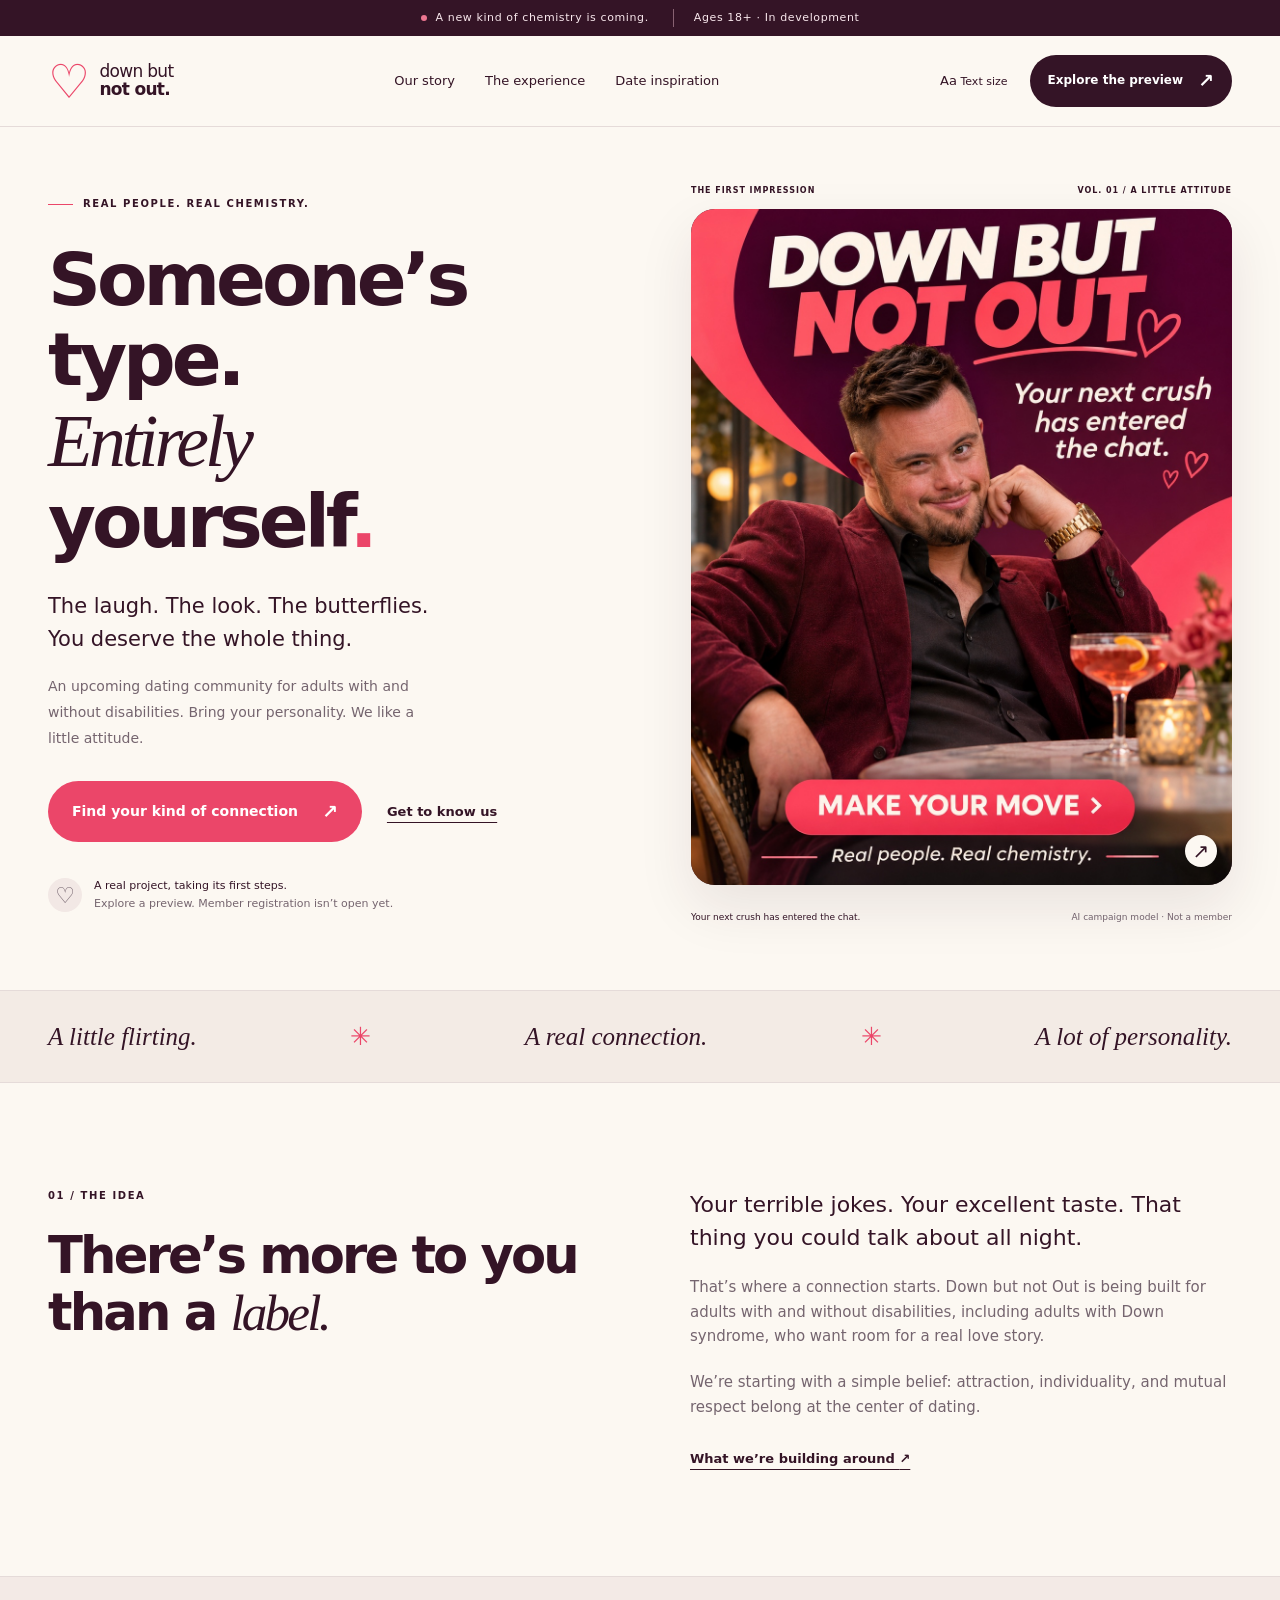
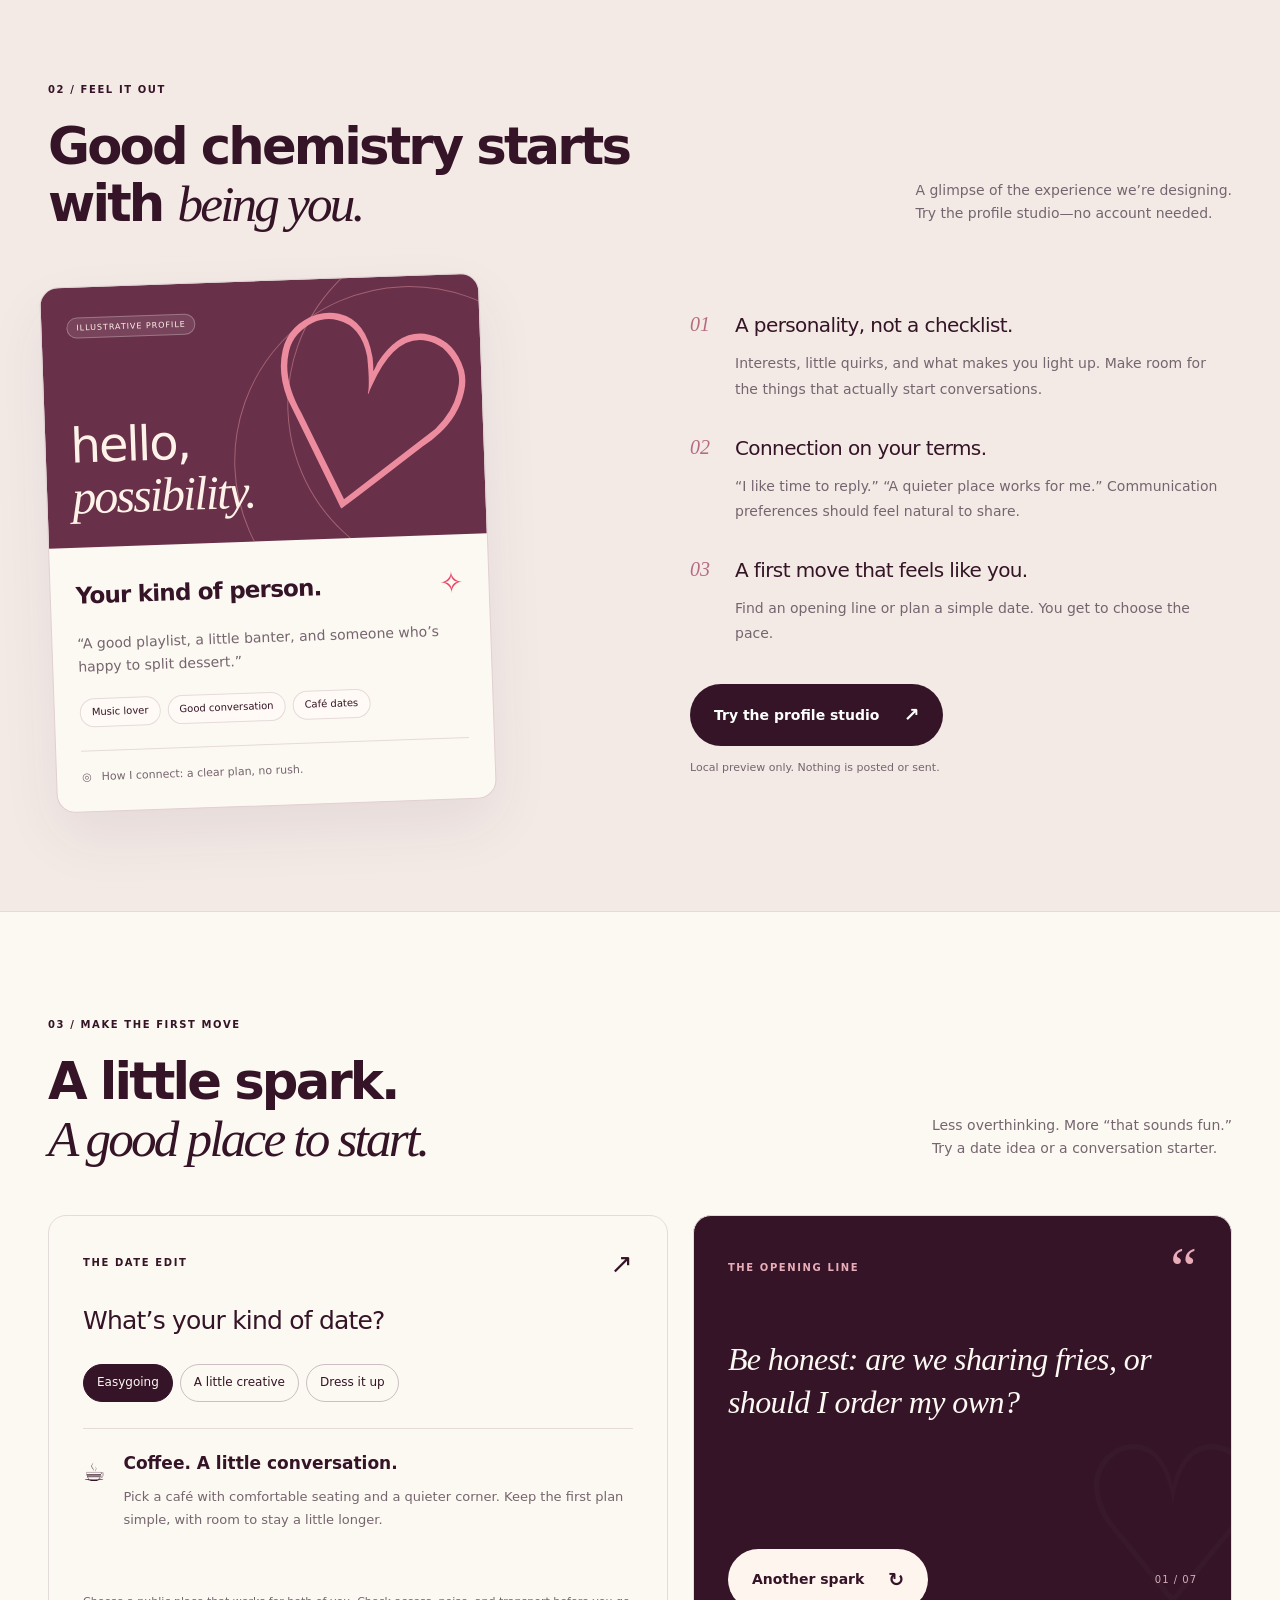
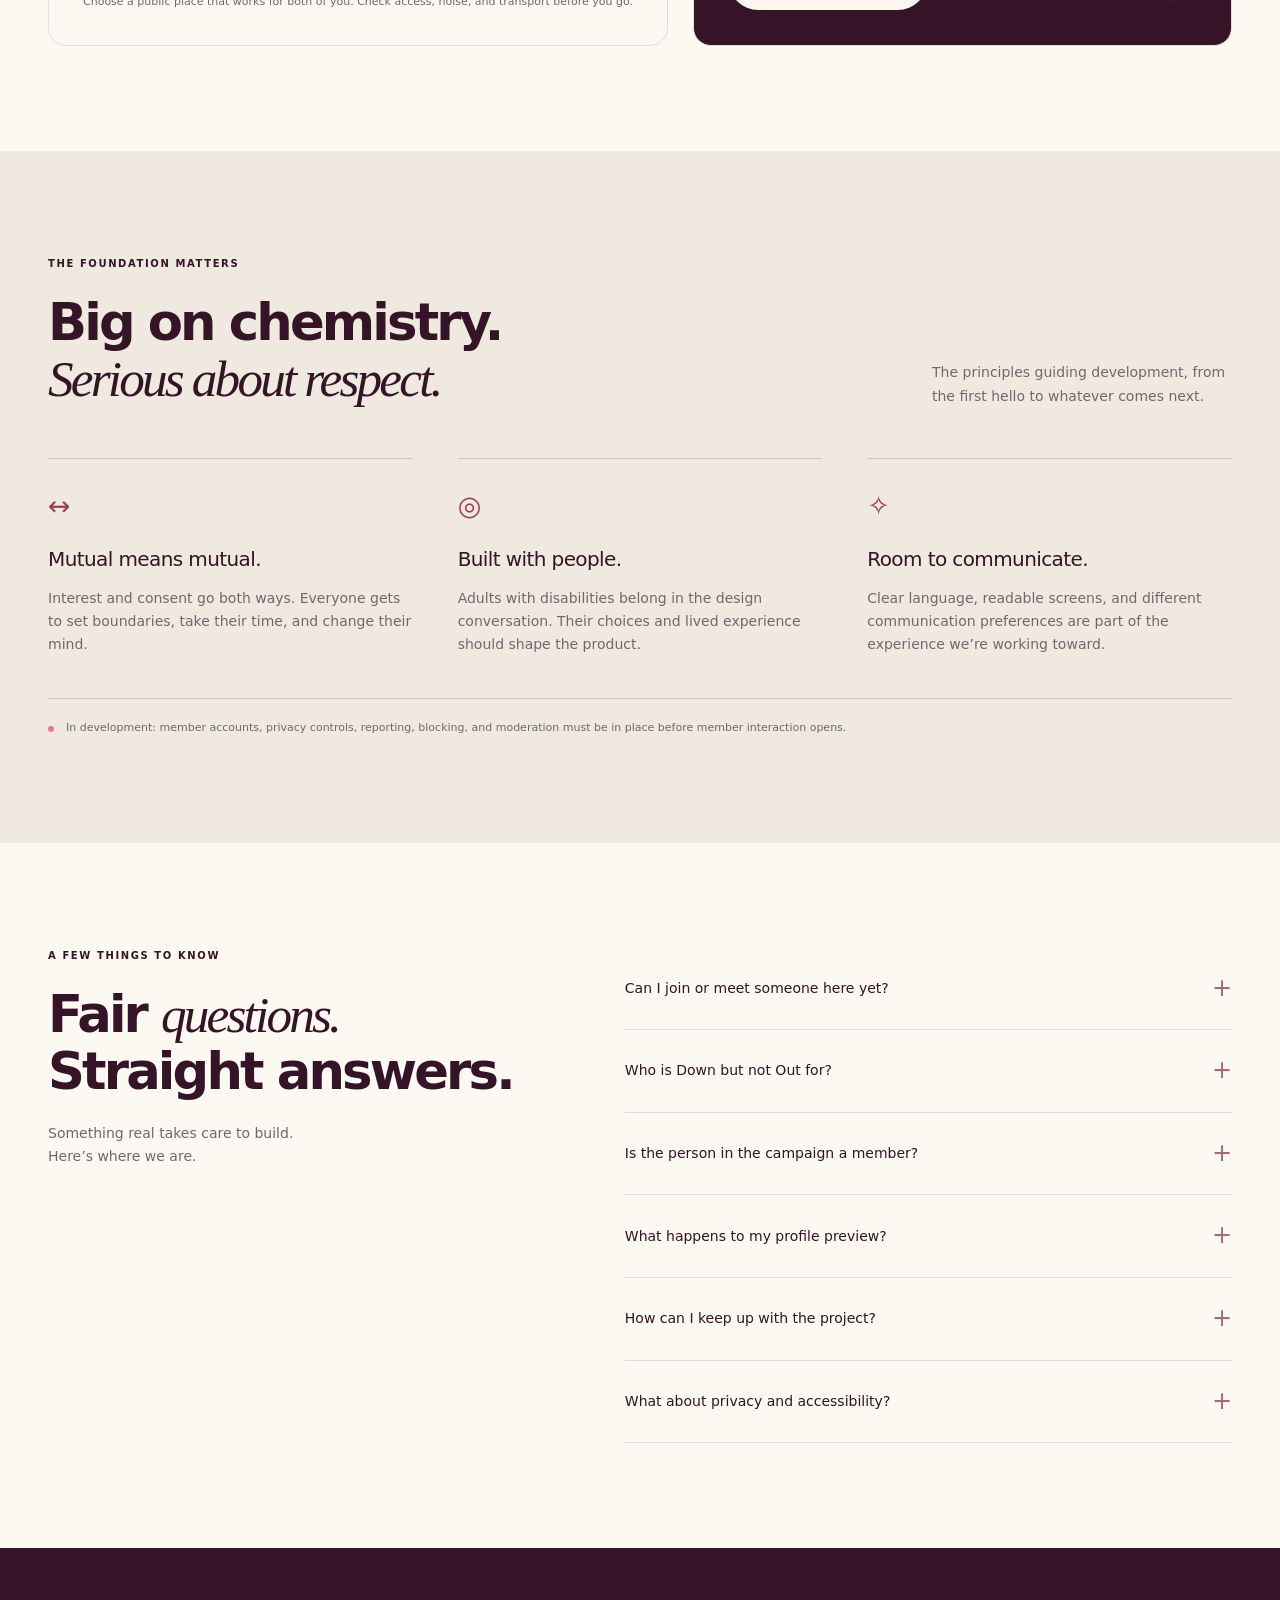
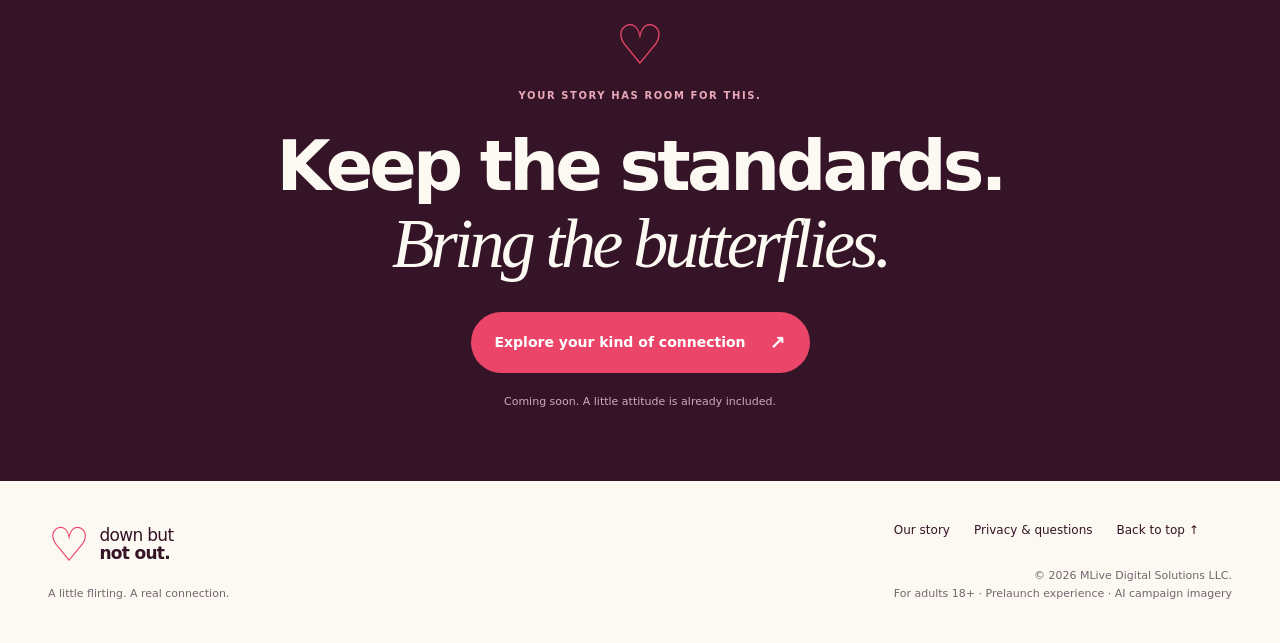
==== index.html @ 6a513e74 "Redesign premium dating preview with campaign image and interactive profile studio" ====
<!doctype html>
<html lang="en">
<head>
<meta charset="utf-8"><meta name="viewport" content="width=device-width,initial-scale=1"><meta name="theme-color" content="#341426">
<title>Down but not Out — Someone's type. Entirely yourself.</title>
<meta name="description" content="A little flirting. A real connection. Discover Down but not Out, an upcoming dating community for adults with and without disabilities.">
<meta property="og:title" content="Down but not Out — Your next crush has entered the chat."><meta property="og:description" content="Someone’s type. Entirely yourself. An upcoming inclusive dating community for adults 18+."><meta property="og:type" content="website"><meta property="og:image" content="https://egoshiftlabs.github.io/down-but-not-out/assets/campaign.jpeg">
<link rel="icon" href="assets/heart.svg" type="image/svg+xml"><link rel="stylesheet" href="styles.css"><script src="app.js" defer></script>
</head>
<body>
<a class="skip" href="#main">Skip to content</a>
<div class="announcement"><span class="status-dot"></span>A new kind of chemistry is coming.<span class="announcement-end">Ages 18+ · In development</span></div>
<header class="header"><div class="container nav-row"><a href="./" class="brand" aria-label="Down but not Out home"><span class="brand-icon" aria-hidden="true">♡</span><span>down but<br><strong>not out.</strong></span></a><nav class="desktop-nav" aria-label="Main navigation"><a href="#vision">Our story</a><a href="#experience">The experience</a><a href="#date-lab">Date inspiration</a></nav><div class="header-actions"><button class="text-button" id="reading-toggle" type="button" aria-pressed="false" aria-label="Larger text">Aa<span class="reading-label"> Text size</span></button><button class="button small dark" data-open-profile>Explore the preview <span aria-hidden="true">↗</span></button></div></div></header>
<main id="main">
<section class="hero container"><div class="hero-copy"><div class="eyebrow"><span class="little-line"></span>Real people. Real chemistry.</div><h1>Someone’s type.<br><em>Entirely</em> <br>yourself<span class="coral">.</span></h1><p class="lead">The laugh. The look. The butterflies.<br>You deserve the whole thing.</p><p class="hero-description">An upcoming dating community for adults with and without disabilities. Bring your personality. We like a little attitude.</p><div class="hero-actions"><button class="button primary" data-open-profile>Find your kind of connection <span aria-hidden="true">↗</span></button><a class="underlined" href="#vision">Get to know us</a></div><div class="hero-footnote"><span class="mini-heart" aria-hidden="true">♡</span><p>A real project, taking its first steps.<br><span>Explore a preview. Member registration isn’t open yet.</span></p></div></div><div class="hero-visual"><div class="image-topline"><span>THE FIRST IMPRESSION</span><span>VOL. 01 / A LITTLE ATTITUDE</span></div><button class="campaign-image" id="campaign-open" aria-label="View the full Down but not Out campaign image"><img src="assets/campaign.jpeg" alt="Our fictional adult campaign model with Down syndrome, dressed in burgundy at a café. The poster reads: Your next crush has entered the chat." width="1122" height="1402" fetchpriority="high"><span class="image-expand" aria-hidden="true">↗</span></button><div class="image-caption"><span>Your next crush has entered the chat.</span><span>AI campaign model · Not a member</span></div></div></section>
<div class="manifesto-strip"><div class="container"><span>A little flirting.</span><span class="spark" aria-hidden="true">✳</span><span>A real connection.</span><span class="spark" aria-hidden="true">✳</span><span>A lot of personality.</span></div></div>
<section id="vision" class="section container vision"><div><div class="eyebrow">01 / The idea</div><h2>There’s more to you<br>than a <em>label.</em></h2></div><div class="vision-copy"><p class="large-copy">Your terrible jokes. Your excellent taste. That thing you could talk about all night.</p><p>That’s where a connection starts. Down but not Out is being built for adults with and without disabilities, including adults with Down syndrome, who want room for a real love story.</p><p>We’re starting with a simple belief: attraction, individuality, and mutual respect belong at the center of dating.</p><a class="underlined" href="#principles">What we’re building around <span aria-hidden="true">↗</span></a></div></section>
<section id="experience" class="experience"><div class="container section"><div class="section-heading"><div><div class="eyebrow">02 / Feel it out</div><h2>Good chemistry starts<br>with <em>being you.</em></h2></div><p>A glimpse of the experience we’re designing.<br>Try the profile studio—no account needed.</p></div><div class="experience-grid"><div class="profile-card"><div class="profile-art"><div class="art-orbit orbit-one"></div><div class="art-orbit orbit-two"></div><div class="profile-monogram" aria-hidden="true">♡</div><span class="demo-pill">ILLUSTRATIVE PROFILE</span><span class="profile-word">hello,<br><em>possibility.</em></span></div><div class="profile-content"><div class="profile-title"><h3>Your kind of person.</h3><span aria-hidden="true">✧</span></div><p>“A good playlist, a little banter, and someone who’s happy to split dessert.”</p><div class="chips"><span>Music lover</span><span>Good conversation</span><span>Café dates</span></div><div class="profile-note"><span aria-hidden="true">◎</span> How I connect: a clear plan, no rush.</div></div></div><div class="experience-steps"><article><span class="step-num">01</span><div><h3>A personality, not a checklist.</h3><p>Interests, little quirks, and what makes you light up. Make room for the things that actually start conversations.</p></div></article><article><span class="step-num">02</span><div><h3>Connection on your terms.</h3><p>“I like time to reply.” “A quieter place works for me.” Communication preferences should feel natural to share.</p></div></article><article><span class="step-num">03</span><div><h3>A first move that feels like you.</h3><p>Find an opening line or plan a simple date. You get to choose the pace.</p></div></article><button class="button dark" data-open-profile>Try the profile studio <span aria-hidden="true">↗</span></button><p class="micro">Local preview only. Nothing is posted or sent.</p></div></div></div></section>
<section id="date-lab" class="section container"><div class="section-heading"><div><div class="eyebrow">03 / Make the first move</div><h2>A little spark.<br><em>A good place to start.</em></h2></div><p>Less overthinking. More “that sounds fun.”<br>Try a date idea or a conversation starter.</p></div><div class="lab-grid"><article class="date-card"><div class="card-kicker"><span class="eyebrow">THE DATE EDIT</span><span aria-hidden="true">↗</span></div><h3>What’s your kind of date?</h3><div class="choice-group" role="group" aria-label="Choose a date style"><button type="button" class="choice active" aria-pressed="true" data-vibe="easy">Easygoing</button><button type="button" class="choice" aria-pressed="false" data-vibe="creative">A little creative</button><button type="button" class="choice" aria-pressed="false" data-vibe="dressy">Dress it up</button></div><div class="date-result" aria-live="polite" aria-atomic="true"><span id="date-icon" aria-hidden="true">☕</span><div><h4 id="date-title">Coffee. A little conversation.</h4><p id="date-copy">Pick a café with comfortable seating and a quieter corner. Keep the first plan simple, with room to stay a little longer.</p></div></div><p class="micro">Choose a public place that works for both of you. Check access, noise, and transport before you go.</p></article><article class="ice-card"><div class="card-kicker"><span class="eyebrow">THE OPENING LINE</span><span aria-hidden="true">“</span></div><p class="opener" id="opener" aria-live="polite" aria-atomic="true">Be honest: are we sharing fries, or should I order my own?</p><div class="ice-actions"><button type="button" class="button light" id="next-opener">Another spark <span aria-hidden="true">↻</span></button><span id="opener-count">01 / 07</span></div></article></div></section>
<section id="principles" class="principles"><div class="container section"><div class="eyebrow">The foundation matters</div><div class="principle-heading"><h2>Big on chemistry.<br><em>Serious about respect.</em></h2><p>The principles guiding development, from the first hello to whatever comes next.</p></div><div class="principle-grid"><article><span aria-hidden="true">↔</span><h3>Mutual means mutual.</h3><p>Interest and consent go both ways. Everyone gets to set boundaries, take their time, and change their mind.</p></article><article><span aria-hidden="true">◎</span><h3>Built with people.</h3><p>Adults with disabilities belong in the design conversation. Their choices and lived experience should shape the product.</p></article><article><span aria-hidden="true">✧</span><h3>Room to communicate.</h3><p>Clear language, readable screens, and different communication preferences are part of the experience we’re working toward.</p></article></div><div class="development-note"><span class="status-dot"></span><p>In development: member accounts, privacy controls, reporting, blocking, and moderation must be in place before member interaction opens.</p></div></div></section>
<section class="section container faq-section" id="questions"><div><div class="eyebrow">A few things to know</div><h2>Fair <em>questions.</em><br>Straight answers.</h2><p>Something real takes care to build.<br>Here’s where we are.</p></div><div class="faq-list"><details><summary>Can I join or meet someone here yet?<span aria-hidden="true">+</span></summary><p>Not yet. This is a live introduction and interactive product preview. There are no real member profiles, accounts, matching, or private messages. The profile studio lets you explore the idea without signing up.</p></details><details><summary>Who is Down but not Out for?<span aria-hidden="true">+</span></summary><p>Adults 18 and older with and without disabilities who want genuine, consensual romantic connections. Adults with Down syndrome are part of the community we want to serve. Each person’s preferences, individuality, and choices come first.</p></details><details><summary>Is the person in the campaign a member?<span aria-hidden="true">+</span></summary><p>No. The campaign features a fictional, AI-generated adult model. The image represents our creative direction. It is not a member profile or testimonial.</p></details><details><summary>What happens to my profile preview?<span aria-hidden="true">+</span></summary><p>It stays in this page’s memory while you explore. We don’t submit it to a server or save it to your browser’s storage. Reset it in the studio or refresh the page to clear it. Please use a nickname and avoid private information.</p></details><details><summary>How can I keep up with the project?<span aria-hidden="true">+</span></summary><p>Bookmark this page and check back for development updates. Email registration isn’t available yet—we’ll add it when a proper signup and privacy process is ready.</p></details><details><summary>What about privacy and accessibility?<span aria-hidden="true">+</span></summary><p>This preview has no analytics, advertising trackers, or signup collection. GitHub Pages, our host, may process technical connection information. The page includes keyboard-friendly controls, a larger-text option, and reduced-motion support. A full member privacy policy and moderation process will be needed before member services open.</p></details></div></section>
<section class="closing"><div class="container"><span class="closing-heart" aria-hidden="true">♡</span><div class="eyebrow">Your story has room for this.</div><h2>Keep the standards.<br><em>Bring the butterflies.</em></h2><button class="button primary" data-open-profile>Explore your kind of connection <span aria-hidden="true">↗</span></button><p>Coming soon. A little attitude is already included.</p></div></section>
</main>
<footer class="container footer"><div><a href="./" class="brand"><span class="brand-icon" aria-hidden="true">♡</span><span>down but<br><strong>not out.</strong></span></a><p>A little flirting. A real connection.</p></div><div class="footer-right"><div class="footer-links"><a href="#vision">Our story</a><a href="#questions">Privacy & questions</a><a href="#main">Back to top ↑</a></div><p>© 2026 MLive Digital Solutions LLC.<br>For adults 18+ · Prelaunch experience · AI campaign imagery</p></div></footer>
<dialog id="profile-dialog" aria-labelledby="studio-title"><div class="dialog-header"><span class="eyebrow">PROFILE STUDIO / INTERACTIVE PREVIEW</span><button class="close-button" data-close aria-label="Close profile studio">×</button></div><div class="studio-layout"><form id="profile-form"><h2 id="studio-title">A little more <em>you.</em></h2><p class="studio-intro">Try a profile concept. This is a private preview, not a member signup.</p><label for="nickname">A nickname <span>Optional · 24 characters max</span></label><input id="nickname" name="nickname" maxlength="24" placeholder="What should we call you?" autocomplete="off"><fieldset><legend>What lights you up? <span>Choose up to 3</span></legend><div class="studio-chips" id="interest-options"><button type="button" aria-pressed="false">Music</button><button type="button" aria-pressed="false">Good food</button><button type="button" aria-pressed="false">Movies</button><button type="button" aria-pressed="false">Art</button><button type="button" aria-pressed="false">The outdoors</button><button type="button" aria-pressed="false">Dancing</button><button type="button" aria-pressed="false">Gaming</button><button type="button" aria-pressed="false">Travel</button></div><span id="interest-status" class="micro" role="status"></span></fieldset><label for="connection">How do you like to connect?</label><select id="connection"><option>A clear plan, no rush.</option>I like time to reply.</option>I prefer a quieter place.</option>Good conversation comes first.</option>Let’s start with a shared interest.</option></select><label for="bio">Your conversation starter <span>Optional · 140 characters max</span></label><textarea id="bio" maxlength="140" rows="3" placeholder="My ideal Sunday includes…"></textarea><div class="studio-actions"><button class="button dark" type="submit">Update my preview <span aria-hidden="true">↗</span></button><button class="text-button" type="reset">Reset</button></div><p class="micro">Use a nickname. Avoid private details. Nothing is posted or saved.</p></form><div class="studio-preview"><span class="eyebrow">YOUR PREVIEW</span><div class="preview-avatar" id="preview-avatar" aria-hidden="true">♡</div><h3 id="preview-name">Hello, you.</h3><p id="preview-bio">Your personality belongs here.</p><div class="chips" id="preview-interests"><span>Your interests</span></div><div class="preview-connection"><span>HOW I CONNECT</span><p id="preview-connection">A clear plan, no rush.</p></div><p class="preview-status" role="status" id="preview-status">Illustrative preview · Not a public profile</p></div></div></dialog>
<dialog id="image-dialog" aria-label="Full campaign image"><button class="close-button" data-close aria-label="Close campaign image">×</button><img src="assets/campaign.jpeg" alt="Down but not Out campaign. Your next crush has entered the chat. Make your move. Real people. Real chemistry." width="1122" height="1402"><p>Fictional AI-generated adult model. Not a member.</p></dialog>
</body></html>
---- styles.css ----
:root{--ink:#341426;--coral:#eb4669;--cream:#fcf8f2;--muted:#75656f;--line:#e5dbd9;--serif:Georgia,'Times New Roman',serif;--sans:'DM Sans',system-ui,sans-serif}*{box-sizing:border-box}html{scroll-behavior:smooth;scroll-padding-top:100px}body{margin:0;background:var(--cream);color:var(--ink);font:16px/1.65 var(--sans);-webkit-font-smoothing:antialiased}body.large-text{font-size:19px}body.modal-open{overflow:hidden}button,input,select,textarea{font:inherit}button,a,input,select,textarea{-webkit-tap-highlight-color:transparent}a{color:inherit}button{cursor:pointer}button:focus-visible,a:focus-visible,summary:focus-visible,input:focus-visible,select:focus-visible,textarea:focus-visible{outline:3px solid #16758a;outline-offset:5px}button{touch-action:manipulation}button:disabled{cursor:default}img{max-width:100%;display:block}h1,h2,h3,h4,p{margin:0}h1,h2{font-family:'Manrope',var(--sans);font-weight:600;letter-spacing:-.055em;line-height:1.1}h1 em,h2 em,.profile-word em{font-family:var(--serif);font-weight:400}h2{font-size:clamp(34px,4vw,55px)}p{color:var(--muted)}.container{width:min(1200px,calc(100% - 96px));margin-inline:auto}.section{padding-block:105px}.skip{position:fixed;top:-100px;left:20px;z-index:100;background:white;padding:12px}.skip:focus{top:10px}.announcement{background:var(--ink);color:#f9e8ed;display:flex;justify-content:center;align-items:center;gap:9px;padding:9px 24px;font-size:11px;letter-spacing:.055em}.status-dot{width:6px;height:6px;border-radius:50%;background:#ed7691;flex-shrink:0}.announcement-end{padding-left:20px;margin-left:15px;border-left:1px solid #886272}.header{background:rgba(252,248,242,.97);border-bottom:1px solid var(--line);position:sticky;top:0;z-index:20}.nav-row{display:flex;align-items:center;justify-content:space-between;gap:25px;min-height:90px}.brand{display:flex;align-items:center;gap:10px;text-decoration:none;font-size:17px;line-height:1.05;letter-spacing:-.7px;font-weight:500;flex-shrink:0}.brand strong{font-weight:800}.brand-icon{font-size:47px;line-height:1;color:var(--coral)}.desktop-nav{display:flex;gap:30px;font-size:13px;font-weight:500}.desktop-nav a,.footer-links a{text-decoration:none}.desktop-nav a:hover,.footer-links a:hover{color:#ac2345}.header-actions{display:flex;gap:22px;align-items:center}.text-button{padding:8px 0;color:var(--ink);border:0;background:none;font-size:13px}.reading-label{font-size:11px}.text-button[aria-pressed=true]{font-weight:bold;text-decoration:underline}.button{display:inline-flex;align-items:center;justify-content:center;gap:24px;min-height:54px;padding:14px 23px;border-radius:100px;border:1px solid transparent;font-size:14px;font-weight:600;text-decoration:none;transition:transform .18s,background .18s}.button:hover{transform:translateY(-2px)}.button span{font-size:19px}.button.small{min-height:42px;padding:9px 17px;font-size:12px;gap:15px}.dark{background:var(--ink);color:white}.dark:hover{background:#52263e}.primary{background:var(--coral);color:#fff}.primary:hover{background:#c72d50}.light{background:#fff5ef;color:var(--ink)}.hero{display:grid;grid-template-columns:1.05fr 1fr;gap:75px;align-items:center;padding-block:57px 65px}.eyebrow{font-size:10px;font-weight:700;letter-spacing:.16em;text-transform:uppercase;display:flex;gap:10px;align-items:center}.little-line{height:1px;width:25px;background:var(--coral)}h1{font-size:clamp(55px,5.75vw,82px);margin:27px 0}.coral{color:var(--coral)}.hero .lead{font-size:21px;line-height:1.55;color:var(--ink)}.hero-description{max-width:390px;font-size:14px;line-height:1.85;margin-top:19px}.hero-actions{display:flex;gap:25px;align-items:center;margin-top:29px;flex-wrap:wrap}.underlined{font-size:13px;font-weight:600;text-underline-offset:6px;text-decoration-thickness:1px}.hero-footnote{display:flex;gap:12px;align-items:center;margin-top:35px;font-size:11px;line-height:1.6}.hero-footnote p{color:var(--ink)}.hero-footnote span{color:var(--muted)}.mini-heart{display:grid;place-items:center;background:#f2e8e5;border-radius:50%;width:34px;height:34px;font-size:22px}.image-topline,.image-caption{display:flex;justify-content:space-between;gap:10px;font-size:8px;font-weight:600;letter-spacing:.12em;margin-bottom:12px}.campaign-image{padding:0;border:0;position:relative;border-radius:24px;overflow:hidden;background:var(--ink);width:100%;box-shadow:0 22px 55px #35142618}.campaign-image img{width:100%;height:auto}.image-expand{position:absolute;bottom:18px;right:15px;background:var(--cream);color:var(--ink);border-radius:50%;width:32px;height:32px;display:grid;place-items:center;font-size:20px;box-shadow:0 2px 12px #0002}.image-caption{font-size:9px;letter-spacing:0;font-weight:400;margin:16px 0 0;color:var(--muted)}.image-caption span:first-child{color:var(--ink)}.manifesto-strip{background:#f3ebe5;border-block:1px solid var(--line)}.manifesto-strip .container{display:flex;align-items:center;justify-content:space-between;gap:20px;padding-block:25px;font-family:var(--serif);font-size:25px;font-style:italic}.spark{color:var(--coral);font-style:normal}.vision{display:grid;grid-template-columns:1fr 1fr;gap:100px}.vision h2{margin-top:23px}.vision-copy .large-copy{font-size:22px;color:var(--ink);line-height:1.5}.vision-copy p{margin-bottom:21px;font-size:15px}.vision-copy a{display:inline-block;margin-top:7px}.experience{background:#f3eae6;border-block:1px solid var(--line)}.section-heading{display:flex;align-items:flex-end;justify-content:space-between;gap:40px;margin-bottom:48px}.section-heading h2{margin-top:20px}.section-heading>p{font-size:14px;max-width:345px;padding-bottom:7px}.experience-grid{display:grid;grid-template-columns:1fr 1fr;gap:100px;align-items:center}.profile-card{max-width:440px;background:var(--cream);border-radius:19px;overflow:hidden;box-shadow:0 25px 60px #35142612;transform:rotate(-2deg);border:1px solid #e1d0d1}.profile-art{height:260px;background:#693049;position:relative;overflow:hidden;padding:25px;color:#fff3e9}.demo-pill{position:relative;background:#ffffff19;border:1px solid #ffffff44;padding:5px 9px;font-size:8px;letter-spacing:.12em;border-radius:20px}.profile-word{position:absolute;bottom:25px;left:25px;font-size:48px;letter-spacing:-2px;line-height:1.05}.art-orbit{position:absolute;border:1px solid #e399a077;border-radius:50%;width:350px;height:350px;right:-100px;top:10px}.orbit-two{right:-155px;top:-45px}.profile-monogram{font-family:var(--serif);font-size:260px;color:#ed8b9f;position:absolute;right:5px;top:-50px;transform:rotate(15deg);line-height:1.5}.profile-content{padding:25px}.profile-title{display:flex;justify-content:space-between;align-items:center}.profile-title h3{font-size:23px;letter-spacing:-.8px}.profile-title>span{font-size:29px;color:var(--coral)}.profile-content>p{font-size:14px;margin-top:12px}.chips{display:flex;gap:7px;flex-wrap:wrap;margin-top:20px}.chips span{border:1px solid var(--line);border-radius:25px;padding:5px 11px;font-size:10px;background:#fffaf6}.profile-note{border-top:1px solid var(--line);margin-top:23px;padding-top:17px;font-size:11px;color:var(--muted);display:flex;gap:10px}.experience-steps article{display:flex;gap:25px;margin-bottom:30px}.step-num{color:#b66b80;font-family:var(--serif);font-size:20px;font-style:italic;line-height:1.5}.experience-steps h3{font-size:20px;font-weight:500;letter-spacing:-.6px;margin-bottom:9px}.experience-steps p{font-size:14px;line-height:1.8}.experience-steps>.button{margin-top:8px}.micro{font-size:11px!important;line-height:1.6!important;color:var(--muted)}.experience-steps>.micro{margin-top:13px}.lab-grid{display:grid;grid-template-columns:1.15fr 1fr;gap:25px}.date-card,.ice-card{border:1px solid var(--line);border-radius:18px;padding:34px}.card-kicker{display:flex;justify-content:space-between;align-items:center}.card-kicker>span:last-child{font-size:27px;line-height:1}.date-card h3{font-size:25px;font-weight:500;letter-spacing:-.8px;margin:23px 0}.choice-group{display:flex;gap:7px;flex-wrap:wrap}.choice,.studio-chips button{border:1px solid #ccbfc4;border-radius:30px;background:transparent;color:var(--ink);padding:8px 13px;font-size:12px}.choice.active,.studio-chips button[aria-pressed=true]{background:var(--ink);border-color:var(--ink);color:var(--cream)}.date-result{display:flex;gap:18px;min-height:150px;margin:26px 0 15px;padding-top:23px;border-top:1px solid var(--line)}#date-icon{font-size:25px}.date-result h4{font-size:17px;line-height:1.4;font-weight:600;margin-bottom:9px}.date-result p{font-size:13px;line-height:1.8}.ice-card{background:var(--ink);color:var(--cream);display:flex;flex-direction:column;justify-content:space-between;position:relative;overflow:hidden}.ice-card:after{content:'♡';font:220px/1 var(--serif);position:absolute;right:-40px;bottom:5px;color:#ffffff06;pointer-events:none}.ice-card .eyebrow{color:#e9adb9}.ice-card .card-kicker>span:last-child{font:60px/.6 var(--serif);color:#e9adb9}.opener{font:italic 32px/1.35 var(--serif);letter-spacing:-.6px;color:var(--cream);margin:30px 0;min-height:160px}.ice-actions{display:flex;align-items:center;justify-content:space-between;gap:15px;position:relative;z-index:1}.ice-actions>span{font-size:10px;color:#d6abbc;letter-spacing:.1em}.principles{background:#efe9e0}.principle-heading{display:flex;align-items:flex-end;gap:70px;justify-content:space-between;margin-top:22px}.principle-heading>p{font-size:14px;max-width:300px}.principle-grid{display:grid;grid-template-columns:repeat(3,1fr);gap:45px;margin-top:50px}.principle-grid article{border-top:1px solid #d1c5bf;padding-top:25px}.principle-grid article>span{font-size:27px;color:#9d3e5a}.principle-grid h3{font-size:20px;letter-spacing:-.6px;margin:15px 0 11px;font-weight:500}.principle-grid p{font-size:14px}.development-note{margin-top:42px;border-top:1px solid #d1c5bf;padding-top:20px;display:flex;gap:12px;align-items:center}.development-note p{font-size:11px}.faq-section{display:grid;grid-template-columns:.9fr 1.1fr;gap:80px}.faq-section h2{margin:22px 0}.faq-section>div>p{font-size:14px}.faq-list details{border-bottom:1px solid var(--line)}.faq-list summary{padding:21px 0;display:flex;align-items:center;justify-content:space-between;gap:25px;list-style:none;font-size:14px;cursor:pointer;font-weight:500}.faq-list summary::-webkit-details-marker{display:none}.faq-list summary span{font-size:24px;font-weight:400;color:#a3697e}.faq-list details[open] summary span{transform:rotate(45deg)}.faq-list details p{font-size:13px;line-height:1.9;padding:0 20px 23px 0}.closing{background:var(--ink);color:var(--cream);text-align:center;padding:70px 0}.closing .eyebrow{justify-content:center;color:#e8a8b9;margin-top:15px}.closing-heart{font-size:55px;color:var(--coral);line-height:1}.closing h2{font-size:clamp(40px,5.5vw,70px);margin:23px 0 30px}.closing p{font-size:11px;color:#cfacbb;margin-top:20px}.footer{padding-block:40px;display:flex;justify-content:space-between;gap:25px}.footer p{font-size:11px;margin-top:17px}.footer-right{text-align:right}.footer-links{display:flex;gap:24px;font-size:12px}.footer-right p{margin-top:26px}dialog{border:1px solid var(--line);padding:0;background:var(--cream);color:var(--ink);border-radius:20px;width:min(950px,calc(100% - 32px));max-height:90dvh;box-shadow:0 30px 90px #0004}dialog::backdrop{background:#230c1de0;backdrop-filter:blur(5px)}.dialog-header{display:flex;justify-content:space-between;align-items:center;padding:18px 26px;border-bottom:1px solid var(--line);position:sticky;top:0;background:var(--cream);z-index:1}.dialog-header .eyebrow{font-size:9px}.close-button{width:38px;height:38px;display:grid;place-items:center;border:1px solid var(--line);border-radius:50%;font-size:27px;line-height:1;background:var(--cream);color:var(--ink)}.studio-layout{display:grid;grid-template-columns:1.1fr 1fr}.studio-layout form{padding:30px}.studio-layout h2{font-size:38px}.studio-intro{font-size:12px;margin:12px 0 20px}.studio-layout label,.studio-layout legend{font-size:12px;font-weight:600;display:block;margin-bottom:7px}.studio-layout label span,.studio-layout legend span{font-size:10px;font-weight:400;color:var(--muted);display:block}.studio-layout input,.studio-layout select,.studio-layout textarea{width:100%;border:1px solid #cbbdc3;background:white;border-radius:8px;padding:11px 12px;color:var(--ink);font-size:14px;margin-bottom:20px}.studio-layout textarea{resize:vertical}.studio-layout fieldset{border:0;margin:0 0 20px;padding:0}.studio-chips{display:flex;flex-wrap:wrap;gap:7px}.studio-chips button{font-size:11px}.studio-actions{display:flex;gap:20px;align-items:center;margin-bottom:13px}.studio-actions .button{font-size:12px;gap:15px}.studio-preview{background:#eee1dc;padding:40px 30px;display:flex;flex-direction:column;align-items:center;justify-content:center;text-align:center;overflow-wrap:anywhere}.preview-avatar{width:90px;height:90px;border-radius:50%;background:var(--ink);color:#ec9cb0;display:grid;place-items:center;font:45px var(--serif);margin:30px 0 18px}.studio-preview h3{font-size:30px;letter-spacing:-1px}.studio-preview>p{font-size:14px;margin-top:15px}.studio-preview .chips{justify-content:center}.preview-connection{margin-top:32px;border-block:1px solid #d6c3c4;padding:20px 0;width:100%}.preview-connection>span{font-size:8px;letter-spacing:.15em;font-weight:bold}.preview-connection p{margin-top:8px;font-size:13px;color:var(--ink)}.studio-preview .preview-status{font-size:10px;margin-top:25px}#image-dialog{width:min(650px,calc(100% - 24px));background:var(--ink);border:0}#image-dialog .close-button{position:fixed;margin:12px;z-index:2}#image-dialog img{width:100%;height:auto}#image-dialog p{color:#eed8df;text-align:center;font-size:11px;padding:15px}.large-text p:not(.micro),.large-text .faq-list summary{font-size:1.05rem}.large-text .hero-description{font-size:1.1rem}.large-text .lead{font-size:1.5rem}
@media(min-width:1400px){.hero{gap:100px}.hero-visual{max-width:510px}}
@media(max-width:1050px){.container{width:calc(100% - 56px)}.desktop-nav{gap:18px;font-size:12px}.header-actions{gap:15px}.reading-label{display:none}.hero{gap:35px}h1{font-size:60px}.hero-actions{gap:20px}.hero-actions .button{font-size:12px;padding-inline:18px;gap:13px}.experience-grid{gap:55px}.vision{gap:55px}.image-caption{font-size:8px}.lab-grid{gap:18px}.date-card,.ice-card{padding:26px}.faq-section{gap:45px}}
@media(max-width:760px){.container{width:calc(100% - 40px)}.announcement{font-size:9px;padding:8px 15px}.announcement-end{display:none}.nav-row{min-height:74px;gap:12px}.brand{font-size:15px;gap:7px}.brand-icon{font-size:36px}.desktop-nav{display:none}.header-actions{gap:16px}.header-actions .button{font-size:10px;min-height:38px;padding:8px 12px;gap:8px}.section{padding-block:66px}.hero{grid-template-columns:1fr;padding-block:37px 40px;gap:37px}.hero-copy{text-align:center}.hero-copy>.eyebrow{justify-content:center;font-size:9px}h1{font-size:clamp(49px,10.5vw,75px);line-height:1.06;margin:24px 0}h1 br:nth-of-type(2){display:none}.hero .lead{font-size:18px}.hero-description{margin:16px auto 0;max-width:340px;font-size:13px}.hero-actions{justify-content:center;margin-top:23px;gap:20px}.hero-actions .button{font-size:12px;min-height:50px}.hero-footnote{justify-content:center;text-align:left;margin-top:24px;font-size:10px}.hero-visual{width:min(430px,100%);margin:auto}.campaign-image{border-radius:18px}.image-topline{font-size:7px}.image-caption{font-size:8px}.manifesto-strip .container{font-size:17px;gap:12px;justify-content:center;flex-wrap:wrap;padding-block:18px}.manifesto-strip .spark{font-size:17px}.manifesto-strip span:last-child,.manifesto-strip .spark:nth-last-child(2){display:none}.vision{grid-template-columns:1fr;gap:27px}.vision h2{margin-top:18px}.vision-copy .large-copy{font-size:20px}.vision-copy p{font-size:14px}.section-heading{display:block;margin-bottom:32px}.section-heading>p{margin-top:20px;font-size:13px}.experience-grid{grid-template-columns:1fr;gap:40px}.profile-card{max-width:400px;width:calc(100% - 12px);margin:auto}.profile-art{height:245px}.experience-steps h3{font-size:19px}.experience-steps article{margin-bottom:25px;gap:18px}.experience-steps p{font-size:13px}.lab-grid{grid-template-columns:1fr;gap:20px}.date-card,.ice-card{padding:25px}.date-result{min-height:0}.date-card>.micro{margin-top:23px}.opener{min-height:130px;font-size:30px}.ice-card{min-height:330px}.principle-heading{display:block}.principle-heading>p{margin-top:20px}.principle-grid{grid-template-columns:1fr;gap:23px;margin-top:30px}.principle-grid article{position:relative;padding-left:45px}.principle-grid article>span{position:absolute;left:0;top:23px}.principle-grid h3{margin-top:0}.development-note{align-items:flex-start}.development-note .status-dot{margin-top:6px}.faq-section{grid-template-columns:1fr;gap:28px}.faq-list summary{font-size:13px}.closing{padding:55px 0}.closing h2{font-size:43px}.footer{flex-direction:column;padding-block:30px;gap:25px}.footer-right{text-align:left}.footer-links{font-size:11px;gap:22px}.footer-right p{margin-top:20px}.studio-layout{grid-template-columns:1fr}.studio-layout form{padding:24px}.studio-preview{padding:30px}.dialog-header{padding:12px 17px}.dialog-header .eyebrow{font-size:8px}.studio-actions{gap:20px}.studio-preview>p{max-width:300px}.preview-connection{max-width:300px}}
@media(prefers-reduced-motion:reduce){html{scroll-behavior:auto}*{transition:none!important}}
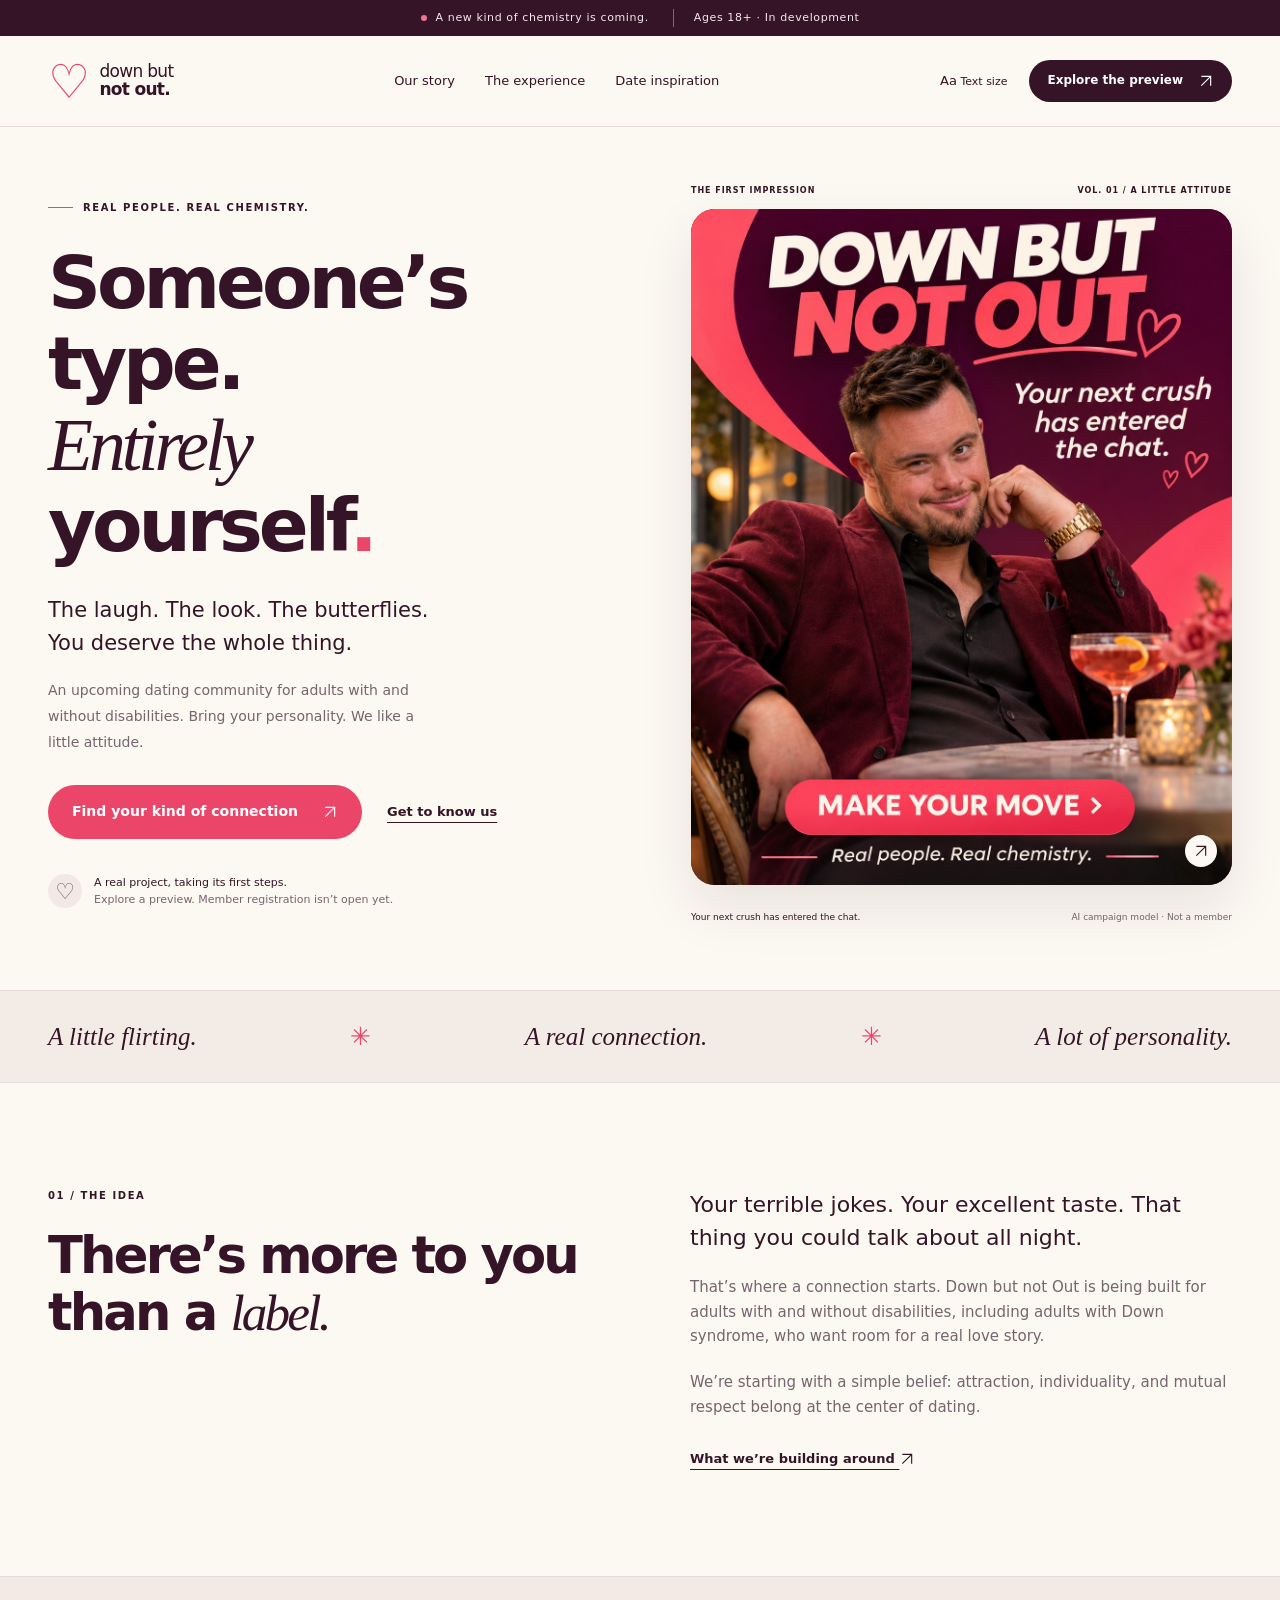
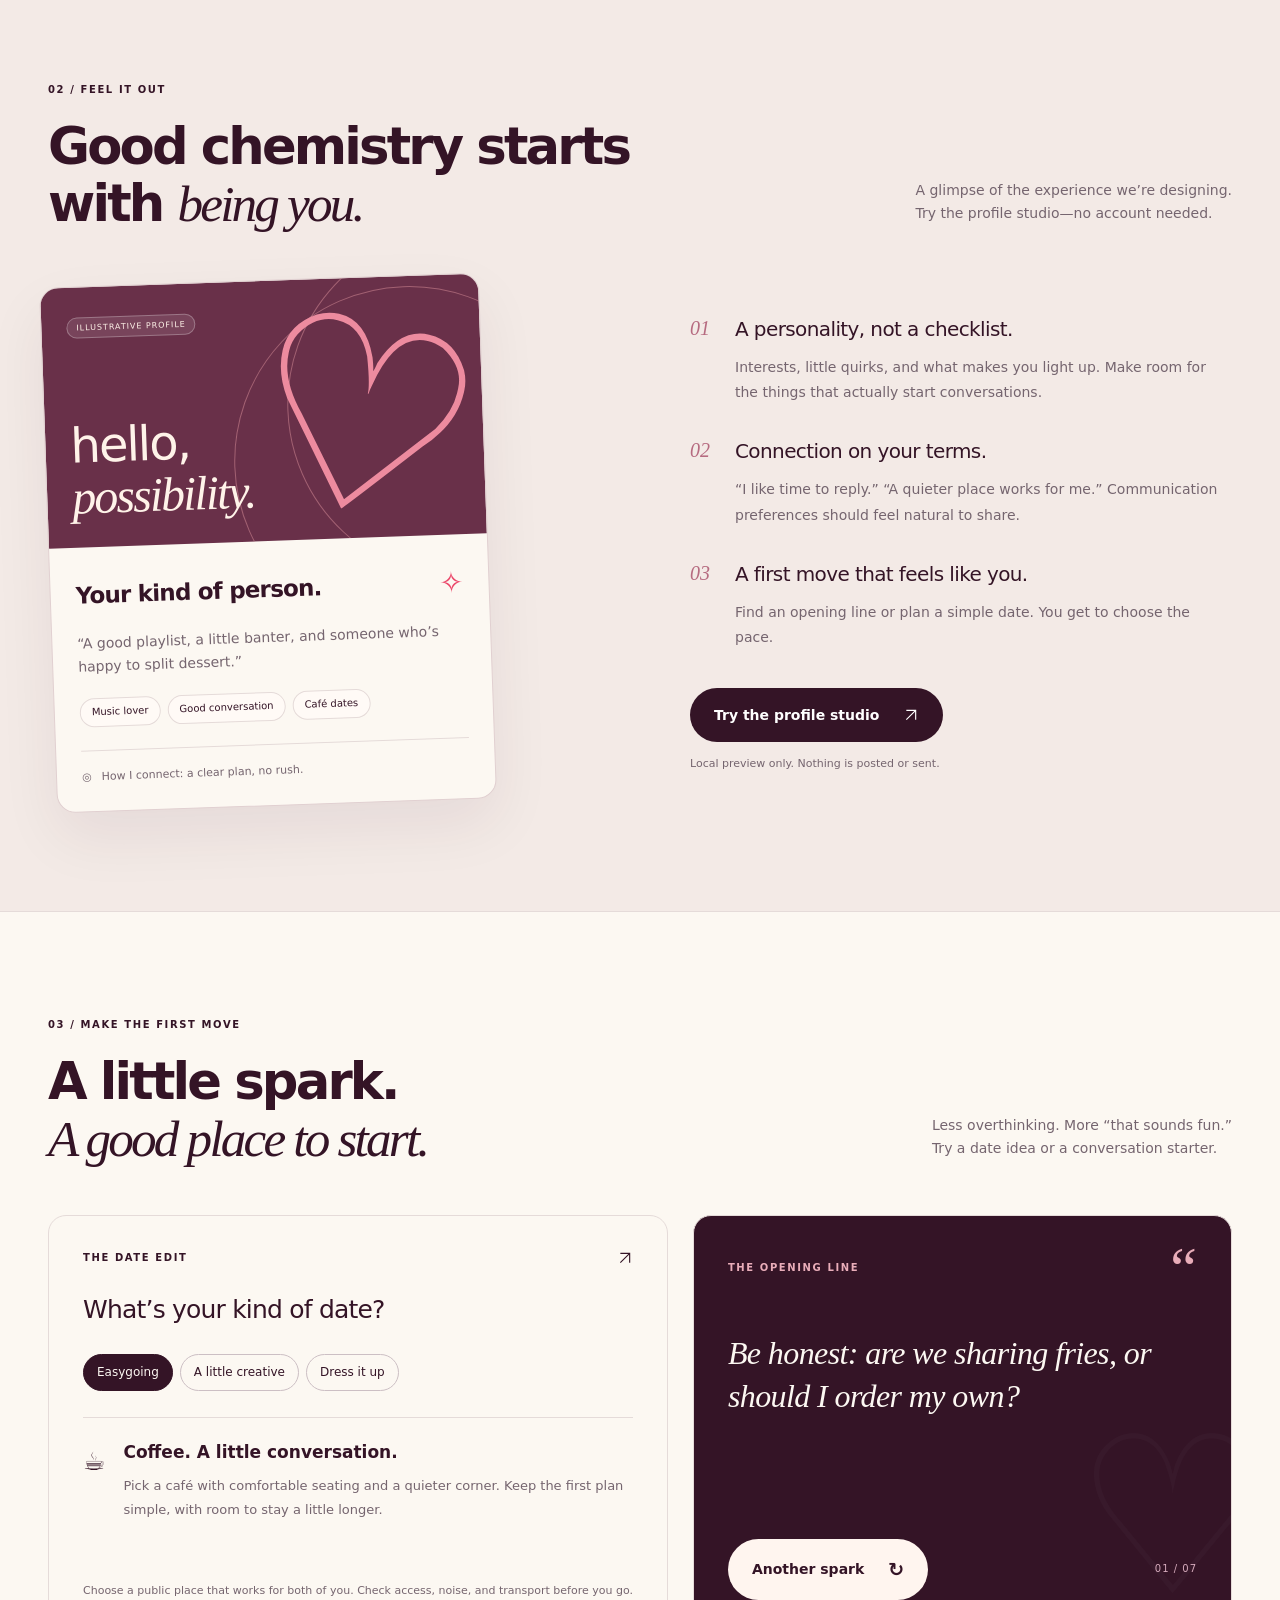
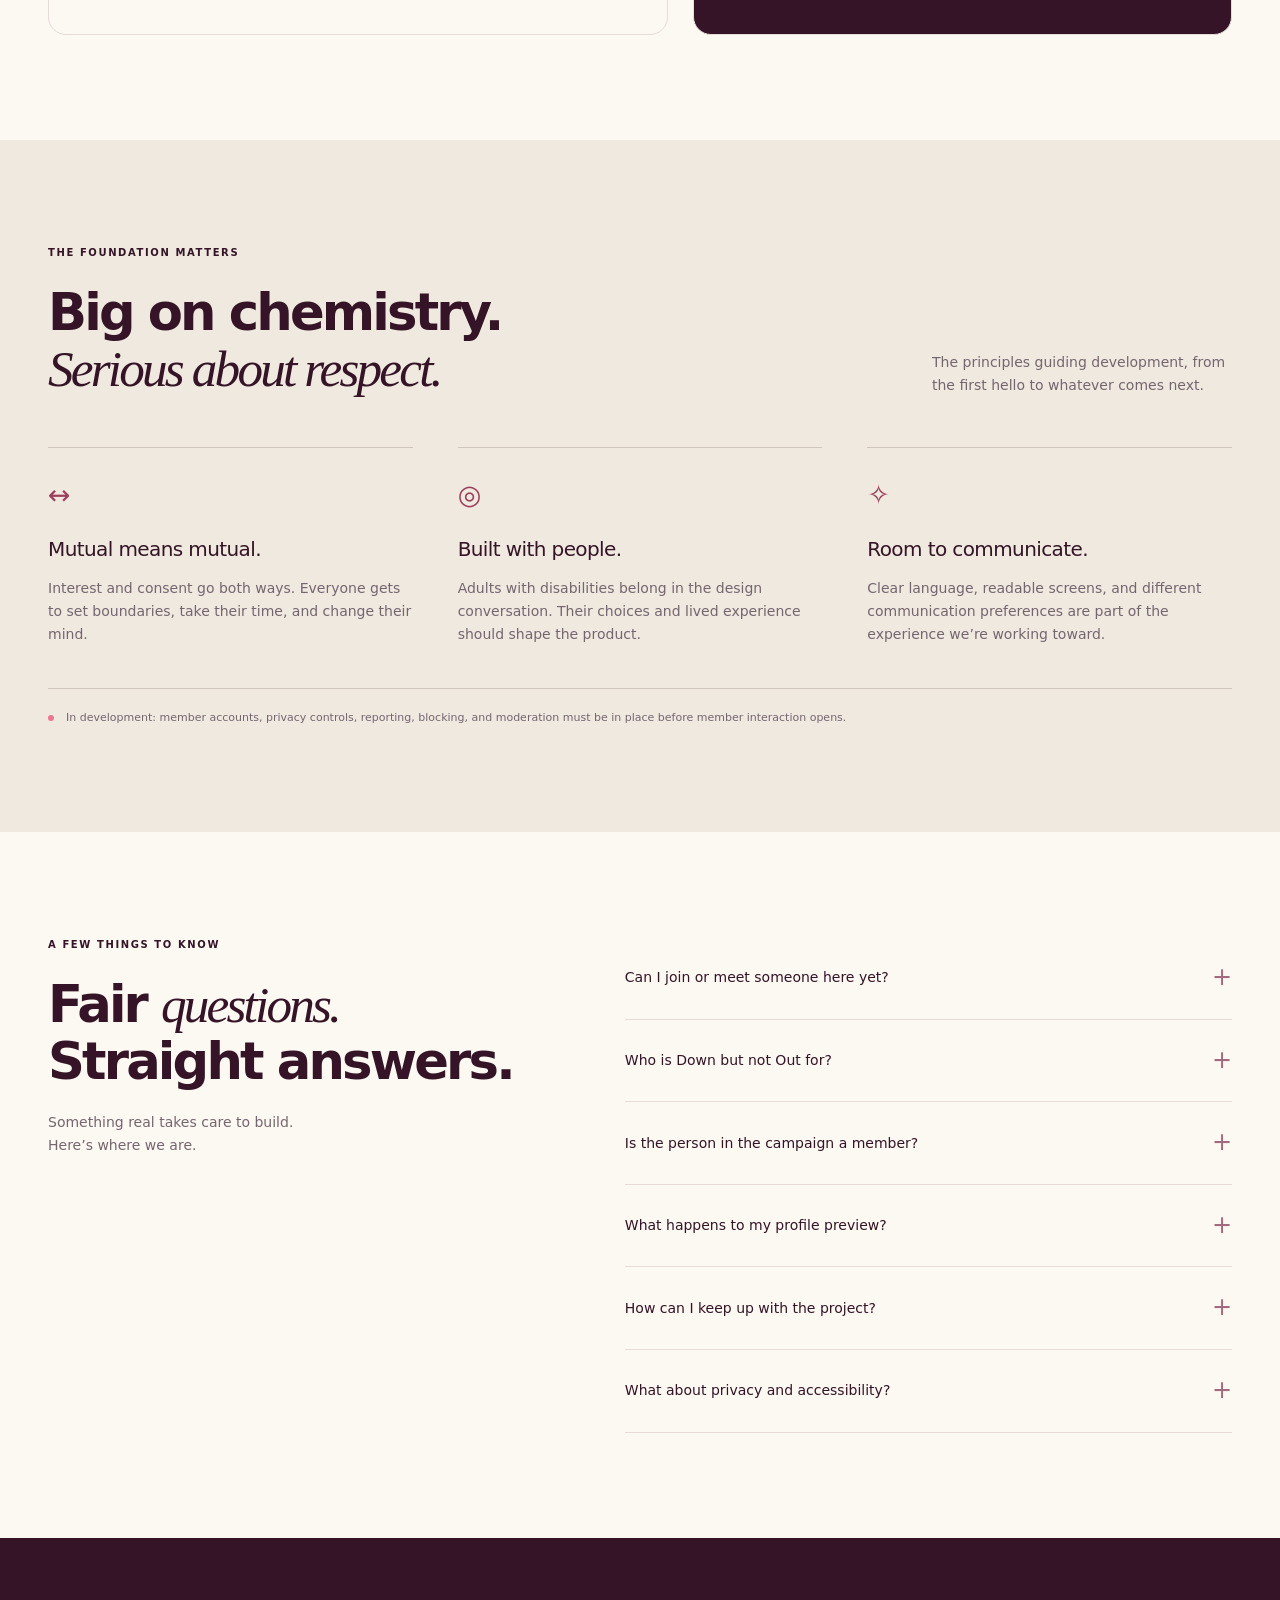
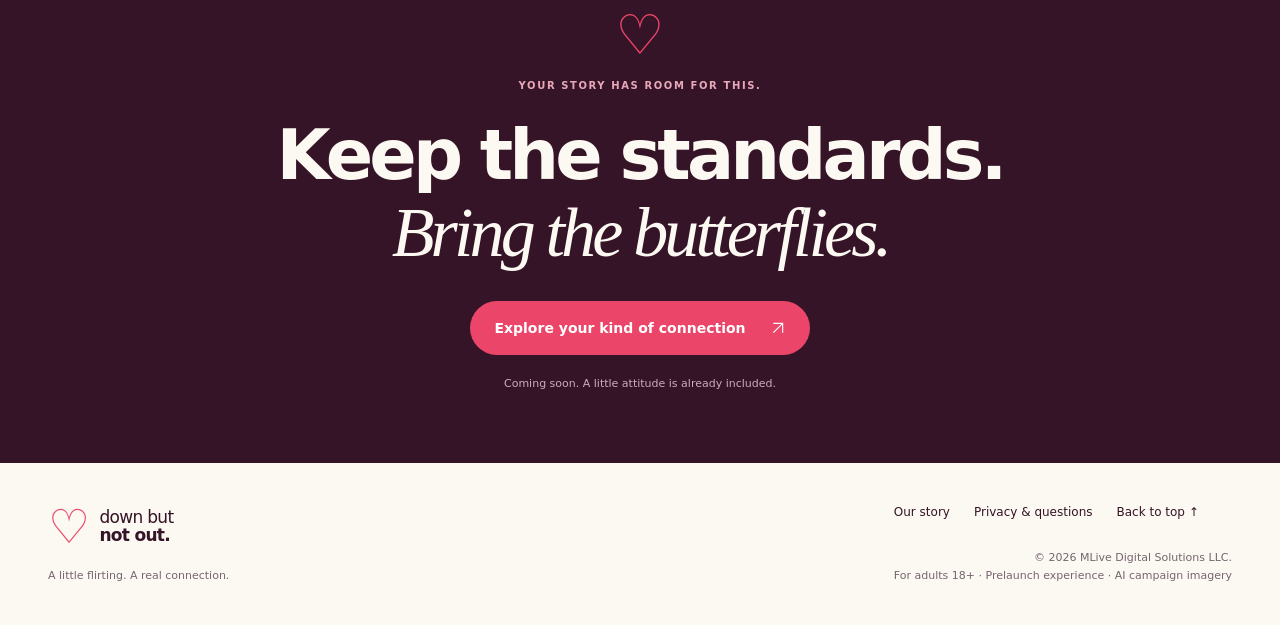
==== commit 2292045d: "Use crisp SVG navigation icons across browsers" ====
--- a/index.html
+++ b/index.html
@@ -10,18 +10,18 @@
 <body>
 <a class="skip" href="#main">Skip to content</a>
 <div class="announcement"><span class="status-dot"></span>A new kind of chemistry is coming.<span class="announcement-end">Ages 18+ · In development</span></div>
-<header class="header"><div class="container nav-row"><a href="./" class="brand" aria-label="Down but not Out home"><span class="brand-icon" aria-hidden="true">♡</span><span>down but<br><strong>not out.</strong></span></a><nav class="desktop-nav" aria-label="Main navigation"><a href="#vision">Our story</a><a href="#experience">The experience</a><a href="#date-lab">Date inspiration</a></nav><div class="header-actions"><button class="text-button" id="reading-toggle" type="button" aria-pressed="false" aria-label="Larger text">Aa<span class="reading-label"> Text size</span></button><button class="button small dark" data-open-profile>Explore the preview <span aria-hidden="true">↗</span></button></div></div></header>
+<header class="header"><div class="container nav-row"><a href="./" class="brand" aria-label="Down but not Out home"><span class="brand-icon" aria-hidden="true">♡</span><span>down but<br><strong>not out.</strong></span></a><nav class="desktop-nav" aria-label="Main navigation"><a href="#vision">Our story</a><a href="#experience">The experience</a><a href="#date-lab">Date inspiration</a></nav><div class="header-actions"><button class="text-button" id="reading-toggle" type="button" aria-pressed="false" aria-label="Larger text">Aa<span class="reading-label"> Text size</span></button><button class="button small dark" data-open-profile>Explore the preview <svg class="arrow-icon" viewBox="0 0 24 24" aria-hidden="true"><path d="M5 19 19 5M5 5h14v14"/></svg></button></div></div></header>
 <main id="main">
-<section class="hero container"><div class="hero-copy"><div class="eyebrow"><span class="little-line"></span>Real people. Real chemistry.</div><h1>Someone’s type.<br><em>Entirely</em> <br>yourself<span class="coral">.</span></h1><p class="lead">The laugh. The look. The butterflies.<br>You deserve the whole thing.</p><p class="hero-description">An upcoming dating community for adults with and without disabilities. Bring your personality. We like a little attitude.</p><div class="hero-actions"><button class="button primary" data-open-profile>Find your kind of connection <span aria-hidden="true">↗</span></button><a class="underlined" href="#vision">Get to know us</a></div><div class="hero-footnote"><span class="mini-heart" aria-hidden="true">♡</span><p>A real project, taking its first steps.<br><span>Explore a preview. Member registration isn’t open yet.</span></p></div></div><div class="hero-visual"><div class="image-topline"><span>THE FIRST IMPRESSION</span><span>VOL. 01 / A LITTLE ATTITUDE</span></div><button class="campaign-image" id="campaign-open" aria-label="View the full Down but not Out campaign image"><img src="assets/campaign.jpeg" alt="Our fictional adult campaign model with Down syndrome, dressed in burgundy at a café. The poster reads: Your next crush has entered the chat." width="1122" height="1402" fetchpriority="high"><span class="image-expand" aria-hidden="true">↗</span></button><div class="image-caption"><span>Your next crush has entered the chat.</span><span>AI campaign model · Not a member</span></div></div></section>
+<section class="hero container"><div class="hero-copy"><div class="eyebrow"><span class="little-line"></span>Real people. Real chemistry.</div><h1>Someone’s type.<br><em>Entirely</em> <br>yourself<span class="coral">.</span></h1><p class="lead">The laugh. The look. The butterflies.<br>You deserve the whole thing.</p><p class="hero-description">An upcoming dating community for adults with and without disabilities. Bring your personality. We like a little attitude.</p><div class="hero-actions"><button class="button primary" data-open-profile>Find your kind of connection <svg class="arrow-icon" viewBox="0 0 24 24" aria-hidden="true"><path d="M5 19 19 5M5 5h14v14"/></svg></button><a class="underlined" href="#vision">Get to know us</a></div><div class="hero-footnote"><span class="mini-heart" aria-hidden="true">♡</span><p>A real project, taking its first steps.<br><span>Explore a preview. Member registration isn’t open yet.</span></p></div></div><div class="hero-visual"><div class="image-topline"><span>THE FIRST IMPRESSION</span><span>VOL. 01 / A LITTLE ATTITUDE</span></div><button class="campaign-image" id="campaign-open" aria-label="View the full Down but not Out campaign image"><img src="assets/campaign.jpeg" alt="Our fictional adult campaign model with Down syndrome, dressed in burgundy at a café. The poster reads: Your next crush has entered the chat." width="1122" height="1402" fetchpriority="high"><span class="image-expand" aria-hidden="true"><svg class="arrow-icon" viewBox="0 0 24 24" aria-hidden="true"><path d="M5 19 19 5M5 5h14v14"/></svg></span></button><div class="image-caption"><span>Your next crush has entered the chat.</span><span>AI campaign model · Not a member</span></div></div></section>
 <div class="manifesto-strip"><div class="container"><span>A little flirting.</span><span class="spark" aria-hidden="true">✳</span><span>A real connection.</span><span class="spark" aria-hidden="true">✳</span><span>A lot of personality.</span></div></div>
-<section id="vision" class="section container vision"><div><div class="eyebrow">01 / The idea</div><h2>There’s more to you<br>than a <em>label.</em></h2></div><div class="vision-copy"><p class="large-copy">Your terrible jokes. Your excellent taste. That thing you could talk about all night.</p><p>That’s where a connection starts. Down but not Out is being built for adults with and without disabilities, including adults with Down syndrome, who want room for a real love story.</p><p>We’re starting with a simple belief: attraction, individuality, and mutual respect belong at the center of dating.</p><a class="underlined" href="#principles">What we’re building around <span aria-hidden="true">↗</span></a></div></section>
-<section id="experience" class="experience"><div class="container section"><div class="section-heading"><div><div class="eyebrow">02 / Feel it out</div><h2>Good chemistry starts<br>with <em>being you.</em></h2></div><p>A glimpse of the experience we’re designing.<br>Try the profile studio—no account needed.</p></div><div class="experience-grid"><div class="profile-card"><div class="profile-art"><div class="art-orbit orbit-one"></div><div class="art-orbit orbit-two"></div><div class="profile-monogram" aria-hidden="true">♡</div><span class="demo-pill">ILLUSTRATIVE PROFILE</span><span class="profile-word">hello,<br><em>possibility.</em></span></div><div class="profile-content"><div class="profile-title"><h3>Your kind of person.</h3><span aria-hidden="true">✧</span></div><p>“A good playlist, a little banter, and someone who’s happy to split dessert.”</p><div class="chips"><span>Music lover</span><span>Good conversation</span><span>Café dates</span></div><div class="profile-note"><span aria-hidden="true">◎</span> How I connect: a clear plan, no rush.</div></div></div><div class="experience-steps"><article><span class="step-num">01</span><div><h3>A personality, not a checklist.</h3><p>Interests, little quirks, and what makes you light up. Make room for the things that actually start conversations.</p></div></article><article><span class="step-num">02</span><div><h3>Connection on your terms.</h3><p>“I like time to reply.” “A quieter place works for me.” Communication preferences should feel natural to share.</p></div></article><article><span class="step-num">03</span><div><h3>A first move that feels like you.</h3><p>Find an opening line or plan a simple date. You get to choose the pace.</p></div></article><button class="button dark" data-open-profile>Try the profile studio <span aria-hidden="true">↗</span></button><p class="micro">Local preview only. Nothing is posted or sent.</p></div></div></div></section>
-<section id="date-lab" class="section container"><div class="section-heading"><div><div class="eyebrow">03 / Make the first move</div><h2>A little spark.<br><em>A good place to start.</em></h2></div><p>Less overthinking. More “that sounds fun.”<br>Try a date idea or a conversation starter.</p></div><div class="lab-grid"><article class="date-card"><div class="card-kicker"><span class="eyebrow">THE DATE EDIT</span><span aria-hidden="true">↗</span></div><h3>What’s your kind of date?</h3><div class="choice-group" role="group" aria-label="Choose a date style"><button type="button" class="choice active" aria-pressed="true" data-vibe="easy">Easygoing</button><button type="button" class="choice" aria-pressed="false" data-vibe="creative">A little creative</button><button type="button" class="choice" aria-pressed="false" data-vibe="dressy">Dress it up</button></div><div class="date-result" aria-live="polite" aria-atomic="true"><span id="date-icon" aria-hidden="true">☕</span><div><h4 id="date-title">Coffee. A little conversation.</h4><p id="date-copy">Pick a café with comfortable seating and a quieter corner. Keep the first plan simple, with room to stay a little longer.</p></div></div><p class="micro">Choose a public place that works for both of you. Check access, noise, and transport before you go.</p></article><article class="ice-card"><div class="card-kicker"><span class="eyebrow">THE OPENING LINE</span><span aria-hidden="true">“</span></div><p class="opener" id="opener" aria-live="polite" aria-atomic="true">Be honest: are we sharing fries, or should I order my own?</p><div class="ice-actions"><button type="button" class="button light" id="next-opener">Another spark <span aria-hidden="true">↻</span></button><span id="opener-count">01 / 07</span></div></article></div></section>
+<section id="vision" class="section container vision"><div><div class="eyebrow">01 / The idea</div><h2>There’s more to you<br>than a <em>label.</em></h2></div><div class="vision-copy"><p class="large-copy">Your terrible jokes. Your excellent taste. That thing you could talk about all night.</p><p>That’s where a connection starts. Down but not Out is being built for adults with and without disabilities, including adults with Down syndrome, who want room for a real love story.</p><p>We’re starting with a simple belief: attraction, individuality, and mutual respect belong at the center of dating.</p><a class="underlined" href="#principles">What we’re building around <svg class="arrow-icon" viewBox="0 0 24 24" aria-hidden="true"><path d="M5 19 19 5M5 5h14v14"/></svg></a></div></section>
+<section id="experience" class="experience"><div class="container section"><div class="section-heading"><div><div class="eyebrow">02 / Feel it out</div><h2>Good chemistry starts<br>with <em>being you.</em></h2></div><p>A glimpse of the experience we’re designing.<br>Try the profile studio—no account needed.</p></div><div class="experience-grid"><div class="profile-card"><div class="profile-art"><div class="art-orbit orbit-one"></div><div class="art-orbit orbit-two"></div><div class="profile-monogram" aria-hidden="true">♡</div><span class="demo-pill">ILLUSTRATIVE PROFILE</span><span class="profile-word">hello,<br><em>possibility.</em></span></div><div class="profile-content"><div class="profile-title"><h3>Your kind of person.</h3><span aria-hidden="true">✧</span></div><p>“A good playlist, a little banter, and someone who’s happy to split dessert.”</p><div class="chips"><span>Music lover</span><span>Good conversation</span><span>Café dates</span></div><div class="profile-note"><span aria-hidden="true">◎</span> How I connect: a clear plan, no rush.</div></div></div><div class="experience-steps"><article><span class="step-num">01</span><div><h3>A personality, not a checklist.</h3><p>Interests, little quirks, and what makes you light up. Make room for the things that actually start conversations.</p></div></article><article><span class="step-num">02</span><div><h3>Connection on your terms.</h3><p>“I like time to reply.” “A quieter place works for me.” Communication preferences should feel natural to share.</p></div></article><article><span class="step-num">03</span><div><h3>A first move that feels like you.</h3><p>Find an opening line or plan a simple date. You get to choose the pace.</p></div></article><button class="button dark" data-open-profile>Try the profile studio <svg class="arrow-icon" viewBox="0 0 24 24" aria-hidden="true"><path d="M5 19 19 5M5 5h14v14"/></svg></button><p class="micro">Local preview only. Nothing is posted or sent.</p></div></div></div></section>
+<section id="date-lab" class="section container"><div class="section-heading"><div><div class="eyebrow">03 / Make the first move</div><h2>A little spark.<br><em>A good place to start.</em></h2></div><p>Less overthinking. More “that sounds fun.”<br>Try a date idea or a conversation starter.</p></div><div class="lab-grid"><article class="date-card"><div class="card-kicker"><span class="eyebrow">THE DATE EDIT</span><svg class="arrow-icon" viewBox="0 0 24 24" aria-hidden="true"><path d="M5 19 19 5M5 5h14v14"/></svg></div><h3>What’s your kind of date?</h3><div class="choice-group" role="group" aria-label="Choose a date style"><button type="button" class="choice active" aria-pressed="true" data-vibe="easy">Easygoing</button><button type="button" class="choice" aria-pressed="false" data-vibe="creative">A little creative</button><button type="button" class="choice" aria-pressed="false" data-vibe="dressy">Dress it up</button></div><div class="date-result" aria-live="polite" aria-atomic="true"><span id="date-icon" aria-hidden="true">☕</span><div><h4 id="date-title">Coffee. A little conversation.</h4><p id="date-copy">Pick a café with comfortable seating and a quieter corner. Keep the first plan simple, with room to stay a little longer.</p></div></div><p class="micro">Choose a public place that works for both of you. Check access, noise, and transport before you go.</p></article><article class="ice-card"><div class="card-kicker"><span class="eyebrow">THE OPENING LINE</span><span aria-hidden="true">“</span></div><p class="opener" id="opener" aria-live="polite" aria-atomic="true">Be honest: are we sharing fries, or should I order my own?</p><div class="ice-actions"><button type="button" class="button light" id="next-opener">Another spark <span aria-hidden="true">↻</span></button><span id="opener-count">01 / 07</span></div></article></div></section>
 <section id="principles" class="principles"><div class="container section"><div class="eyebrow">The foundation matters</div><div class="principle-heading"><h2>Big on chemistry.<br><em>Serious about respect.</em></h2><p>The principles guiding development, from the first hello to whatever comes next.</p></div><div class="principle-grid"><article><span aria-hidden="true">↔</span><h3>Mutual means mutual.</h3><p>Interest and consent go both ways. Everyone gets to set boundaries, take their time, and change their mind.</p></article><article><span aria-hidden="true">◎</span><h3>Built with people.</h3><p>Adults with disabilities belong in the design conversation. Their choices and lived experience should shape the product.</p></article><article><span aria-hidden="true">✧</span><h3>Room to communicate.</h3><p>Clear language, readable screens, and different communication preferences are part of the experience we’re working toward.</p></article></div><div class="development-note"><span class="status-dot"></span><p>In development: member accounts, privacy controls, reporting, blocking, and moderation must be in place before member interaction opens.</p></div></div></section>
 <section class="section container faq-section" id="questions"><div><div class="eyebrow">A few things to know</div><h2>Fair <em>questions.</em><br>Straight answers.</h2><p>Something real takes care to build.<br>Here’s where we are.</p></div><div class="faq-list"><details><summary>Can I join or meet someone here yet?<span aria-hidden="true">+</span></summary><p>Not yet. This is a live introduction and interactive product preview. There are no real member profiles, accounts, matching, or private messages. The profile studio lets you explore the idea without signing up.</p></details><details><summary>Who is Down but not Out for?<span aria-hidden="true">+</span></summary><p>Adults 18 and older with and without disabilities who want genuine, consensual romantic connections. Adults with Down syndrome are part of the community we want to serve. Each person’s preferences, individuality, and choices come first.</p></details><details><summary>Is the person in the campaign a member?<span aria-hidden="true">+</span></summary><p>No. The campaign features a fictional, AI-generated adult model. The image represents our creative direction. It is not a member profile or testimonial.</p></details><details><summary>What happens to my profile preview?<span aria-hidden="true">+</span></summary><p>It stays in this page’s memory while you explore. We don’t submit it to a server or save it to your browser’s storage. Reset it in the studio or refresh the page to clear it. Please use a nickname and avoid private information.</p></details><details><summary>How can I keep up with the project?<span aria-hidden="true">+</span></summary><p>Bookmark this page and check back for development updates. Email registration isn’t available yet—we’ll add it when a proper signup and privacy process is ready.</p></details><details><summary>What about privacy and accessibility?<span aria-hidden="true">+</span></summary><p>This preview has no analytics, advertising trackers, or signup collection. GitHub Pages, our host, may process technical connection information. The page includes keyboard-friendly controls, a larger-text option, and reduced-motion support. A full member privacy policy and moderation process will be needed before member services open.</p></details></div></section>
-<section class="closing"><div class="container"><span class="closing-heart" aria-hidden="true">♡</span><div class="eyebrow">Your story has room for this.</div><h2>Keep the standards.<br><em>Bring the butterflies.</em></h2><button class="button primary" data-open-profile>Explore your kind of connection <span aria-hidden="true">↗</span></button><p>Coming soon. A little attitude is already included.</p></div></section>
+<section class="closing"><div class="container"><span class="closing-heart" aria-hidden="true">♡</span><div class="eyebrow">Your story has room for this.</div><h2>Keep the standards.<br><em>Bring the butterflies.</em></h2><button class="button primary" data-open-profile>Explore your kind of connection <svg class="arrow-icon" viewBox="0 0 24 24" aria-hidden="true"><path d="M5 19 19 5M5 5h14v14"/></svg></button><p>Coming soon. A little attitude is already included.</p></div></section>
 </main>
 <footer class="container footer"><div><a href="./" class="brand"><span class="brand-icon" aria-hidden="true">♡</span><span>down but<br><strong>not out.</strong></span></a><p>A little flirting. A real connection.</p></div><div class="footer-right"><div class="footer-links"><a href="#vision">Our story</a><a href="#questions">Privacy & questions</a><a href="#main">Back to top ↑</a></div><p>© 2026 MLive Digital Solutions LLC.<br>For adults 18+ · Prelaunch experience · AI campaign imagery</p></div></footer>
-<dialog id="profile-dialog" aria-labelledby="studio-title"><div class="dialog-header"><span class="eyebrow">PROFILE STUDIO / INTERACTIVE PREVIEW</span><button class="close-button" data-close aria-label="Close profile studio">×</button></div><div class="studio-layout"><form id="profile-form"><h2 id="studio-title">A little more <em>you.</em></h2><p class="studio-intro">Try a profile concept. This is a private preview, not a member signup.</p><label for="nickname">A nickname <span>Optional · 24 characters max</span></label><input id="nickname" name="nickname" maxlength="24" placeholder="What should we call you?" autocomplete="off"><fieldset><legend>What lights you up? <span>Choose up to 3</span></legend><div class="studio-chips" id="interest-options"><button type="button" aria-pressed="false">Music</button><button type="button" aria-pressed="false">Good food</button><button type="button" aria-pressed="false">Movies</button><button type="button" aria-pressed="false">Art</button><button type="button" aria-pressed="false">The outdoors</button><button type="button" aria-pressed="false">Dancing</button><button type="button" aria-pressed="false">Gaming</button><button type="button" aria-pressed="false">Travel</button></div><span id="interest-status" class="micro" role="status"></span></fieldset><label for="connection">How do you like to connect?</label><select id="connection"><option>A clear plan, no rush.</option>I like time to reply.</option>I prefer a quieter place.</option>Good conversation comes first.</option>Let’s start with a shared interest.</option></select><label for="bio">Your conversation starter <span>Optional · 140 characters max</span></label><textarea id="bio" maxlength="140" rows="3" placeholder="My ideal Sunday includes…"></textarea><div class="studio-actions"><button class="button dark" type="submit">Update my preview <span aria-hidden="true">↗</span></button><button class="text-button" type="reset">Reset</button></div><p class="micro">Use a nickname. Avoid private details. Nothing is posted or saved.</p></form><div class="studio-preview"><span class="eyebrow">YOUR PREVIEW</span><div class="preview-avatar" id="preview-avatar" aria-hidden="true">♡</div><h3 id="preview-name">Hello, you.</h3><p id="preview-bio">Your personality belongs here.</p><div class="chips" id="preview-interests"><span>Your interests</span></div><div class="preview-connection"><span>HOW I CONNECT</span><p id="preview-connection">A clear plan, no rush.</p></div><p class="preview-status" role="status" id="preview-status">Illustrative preview · Not a public profile</p></div></div></dialog>
+<dialog id="profile-dialog" aria-labelledby="studio-title"><div class="dialog-header"><span class="eyebrow">PROFILE STUDIO / INTERACTIVE PREVIEW</span><button class="close-button" data-close aria-label="Close profile studio">×</button></div><div class="studio-layout"><form id="profile-form"><h2 id="studio-title">A little more <em>you.</em></h2><p class="studio-intro">Try a profile concept. This is a private preview, not a member signup.</p><label for="nickname">A nickname <span>Optional · 24 characters max</span></label><input id="nickname" name="nickname" maxlength="24" placeholder="What should we call you?" autocomplete="off"><fieldset><legend>What lights you up? <span>Choose up to 3</span></legend><div class="studio-chips" id="interest-options"><button type="button" aria-pressed="false">Music</button><button type="button" aria-pressed="false">Good food</button><button type="button" aria-pressed="false">Movies</button><button type="button" aria-pressed="false">Art</button><button type="button" aria-pressed="false">The outdoors</button><button type="button" aria-pressed="false">Dancing</button><button type="button" aria-pressed="false">Gaming</button><button type="button" aria-pressed="false">Travel</button></div><span id="interest-status" class="micro" role="status"></span></fieldset><label for="connection">How do you like to connect?</label><select id="connection"><option>A clear plan, no rush.</option>I like time to reply.</option>I prefer a quieter place.</option>Good conversation comes first.</option>Let’s start with a shared interest.</option></select><label for="bio">Your conversation starter <span>Optional · 140 characters max</span></label><textarea id="bio" maxlength="140" rows="3" placeholder="My ideal Sunday includes…"></textarea><div class="studio-actions"><button class="button dark" type="submit">Update my preview <svg class="arrow-icon" viewBox="0 0 24 24" aria-hidden="true"><path d="M5 19 19 5M5 5h14v14"/></svg></button><button class="text-button" type="reset">Reset</button></div><p class="micro">Use a nickname. Avoid private details. Nothing is posted or saved.</p></form><div class="studio-preview"><span class="eyebrow">YOUR PREVIEW</span><div class="preview-avatar" id="preview-avatar" aria-hidden="true">♡</div><h3 id="preview-name">Hello, you.</h3><p id="preview-bio">Your personality belongs here.</p><div class="chips" id="preview-interests"><span>Your interests</span></div><div class="preview-connection"><span>HOW I CONNECT</span><p id="preview-connection">A clear plan, no rush.</p></div><p class="preview-status" role="status" id="preview-status">Illustrative preview · Not a public profile</p></div></div></dialog>
 <dialog id="image-dialog" aria-label="Full campaign image"><button class="close-button" data-close aria-label="Close campaign image">×</button><img src="assets/campaign.jpeg" alt="Down but not Out campaign. Your next crush has entered the chat. Make your move. Real people. Real chemistry." width="1122" height="1402"><p>Fictional AI-generated adult model. Not a member.</p></dialog>
 </body></html>
--- a/styles.css
+++ b/styles.css
@@ -3,3 +3,5 @@
 @media(max-width:1050px){.container{width:calc(100% - 56px)}.desktop-nav{gap:18px;font-size:12px}.header-actions{gap:15px}.reading-label{display:none}.hero{gap:35px}h1{font-size:60px}.hero-actions{gap:20px}.hero-actions .button{font-size:12px;padding-inline:18px;gap:13px}.experience-grid{gap:55px}.vision{gap:55px}.image-caption{font-size:8px}.lab-grid{gap:18px}.date-card,.ice-card{padding:26px}.faq-section{gap:45px}}
 @media(max-width:760px){.container{width:calc(100% - 40px)}.announcement{font-size:9px;padding:8px 15px}.announcement-end{display:none}.nav-row{min-height:74px;gap:12px}.brand{font-size:15px;gap:7px}.brand-icon{font-size:36px}.desktop-nav{display:none}.header-actions{gap:16px}.header-actions .button{font-size:10px;min-height:38px;padding:8px 12px;gap:8px}.section{padding-block:66px}.hero{grid-template-columns:1fr;padding-block:37px 40px;gap:37px}.hero-copy{text-align:center}.hero-copy>.eyebrow{justify-content:center;font-size:9px}h1{font-size:clamp(49px,10.5vw,75px);line-height:1.06;margin:24px 0}h1 br:nth-of-type(2){display:none}.hero .lead{font-size:18px}.hero-description{margin:16px auto 0;max-width:340px;font-size:13px}.hero-actions{justify-content:center;margin-top:23px;gap:20px}.hero-actions .button{font-size:12px;min-height:50px}.hero-footnote{justify-content:center;text-align:left;margin-top:24px;font-size:10px}.hero-visual{width:min(430px,100%);margin:auto}.campaign-image{border-radius:18px}.image-topline{font-size:7px}.image-caption{font-size:8px}.manifesto-strip .container{font-size:17px;gap:12px;justify-content:center;flex-wrap:wrap;padding-block:18px}.manifesto-strip .spark{font-size:17px}.manifesto-strip span:last-child,.manifesto-strip .spark:nth-last-child(2){display:none}.vision{grid-template-columns:1fr;gap:27px}.vision h2{margin-top:18px}.vision-copy .large-copy{font-size:20px}.vision-copy p{font-size:14px}.section-heading{display:block;margin-bottom:32px}.section-heading>p{margin-top:20px;font-size:13px}.experience-grid{grid-template-columns:1fr;gap:40px}.profile-card{max-width:400px;width:calc(100% - 12px);margin:auto}.profile-art{height:245px}.experience-steps h3{font-size:19px}.experience-steps article{margin-bottom:25px;gap:18px}.experience-steps p{font-size:13px}.lab-grid{grid-template-columns:1fr;gap:20px}.date-card,.ice-card{padding:25px}.date-result{min-height:0}.date-card>.micro{margin-top:23px}.opener{min-height:130px;font-size:30px}.ice-card{min-height:330px}.principle-heading{display:block}.principle-heading>p{margin-top:20px}.principle-grid{grid-template-columns:1fr;gap:23px;margin-top:30px}.principle-grid article{position:relative;padding-left:45px}.principle-grid article>span{position:absolute;left:0;top:23px}.principle-grid h3{margin-top:0}.development-note{align-items:flex-start}.development-note .status-dot{margin-top:6px}.faq-section{grid-template-columns:1fr;gap:28px}.faq-list summary{font-size:13px}.closing{padding:55px 0}.closing h2{font-size:43px}.footer{flex-direction:column;padding-block:30px;gap:25px}.footer-right{text-align:left}.footer-links{font-size:11px;gap:22px}.footer-right p{margin-top:20px}.studio-layout{grid-template-columns:1fr}.studio-layout form{padding:24px}.studio-preview{padding:30px}.dialog-header{padding:12px 17px}.dialog-header .eyebrow{font-size:8px}.studio-actions{gap:20px}.studio-preview>p{max-width:300px}.preview-connection{max-width:300px}}
 @media(prefers-reduced-motion:reduce){html{scroll-behavior:auto}*{transition:none!important}}
+
+.arrow-icon{width:16px;height:16px;fill:none;stroke:currentColor;stroke-width:1.7;flex-shrink:0;vertical-align:middle}
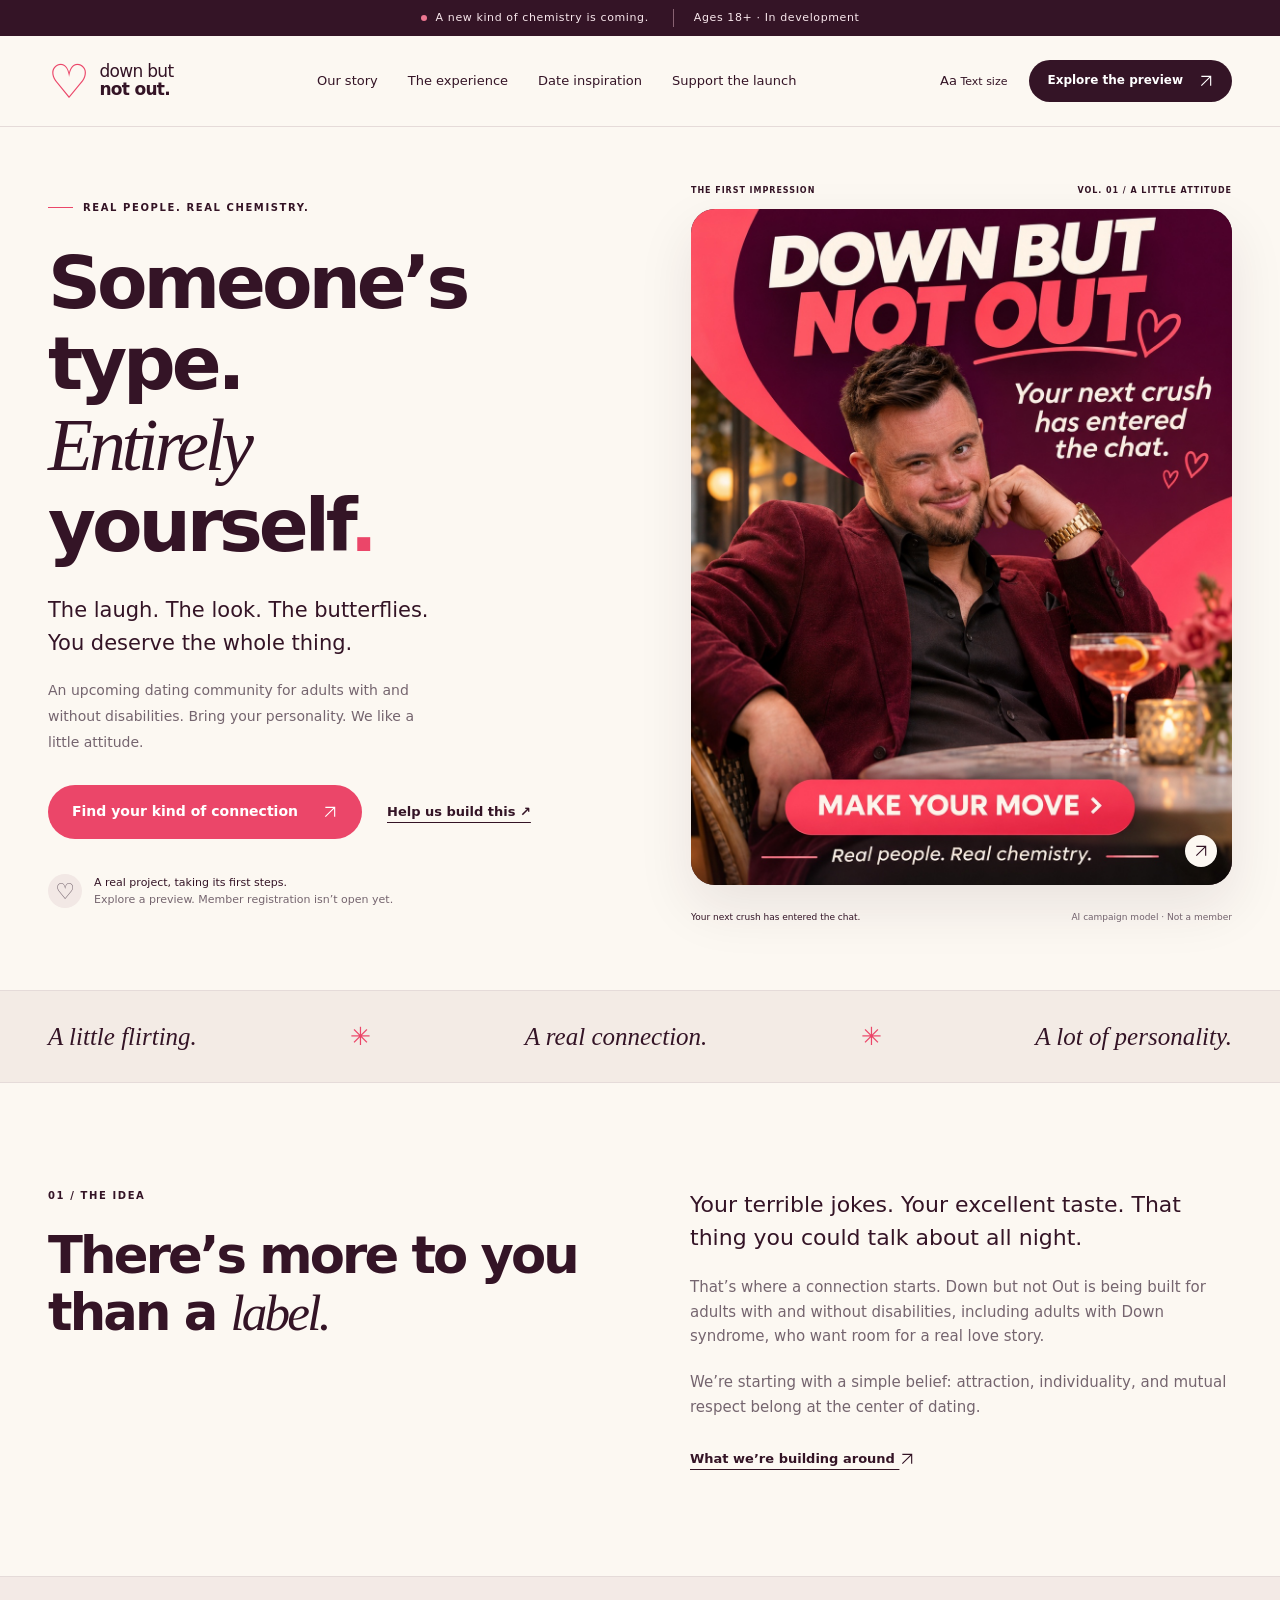
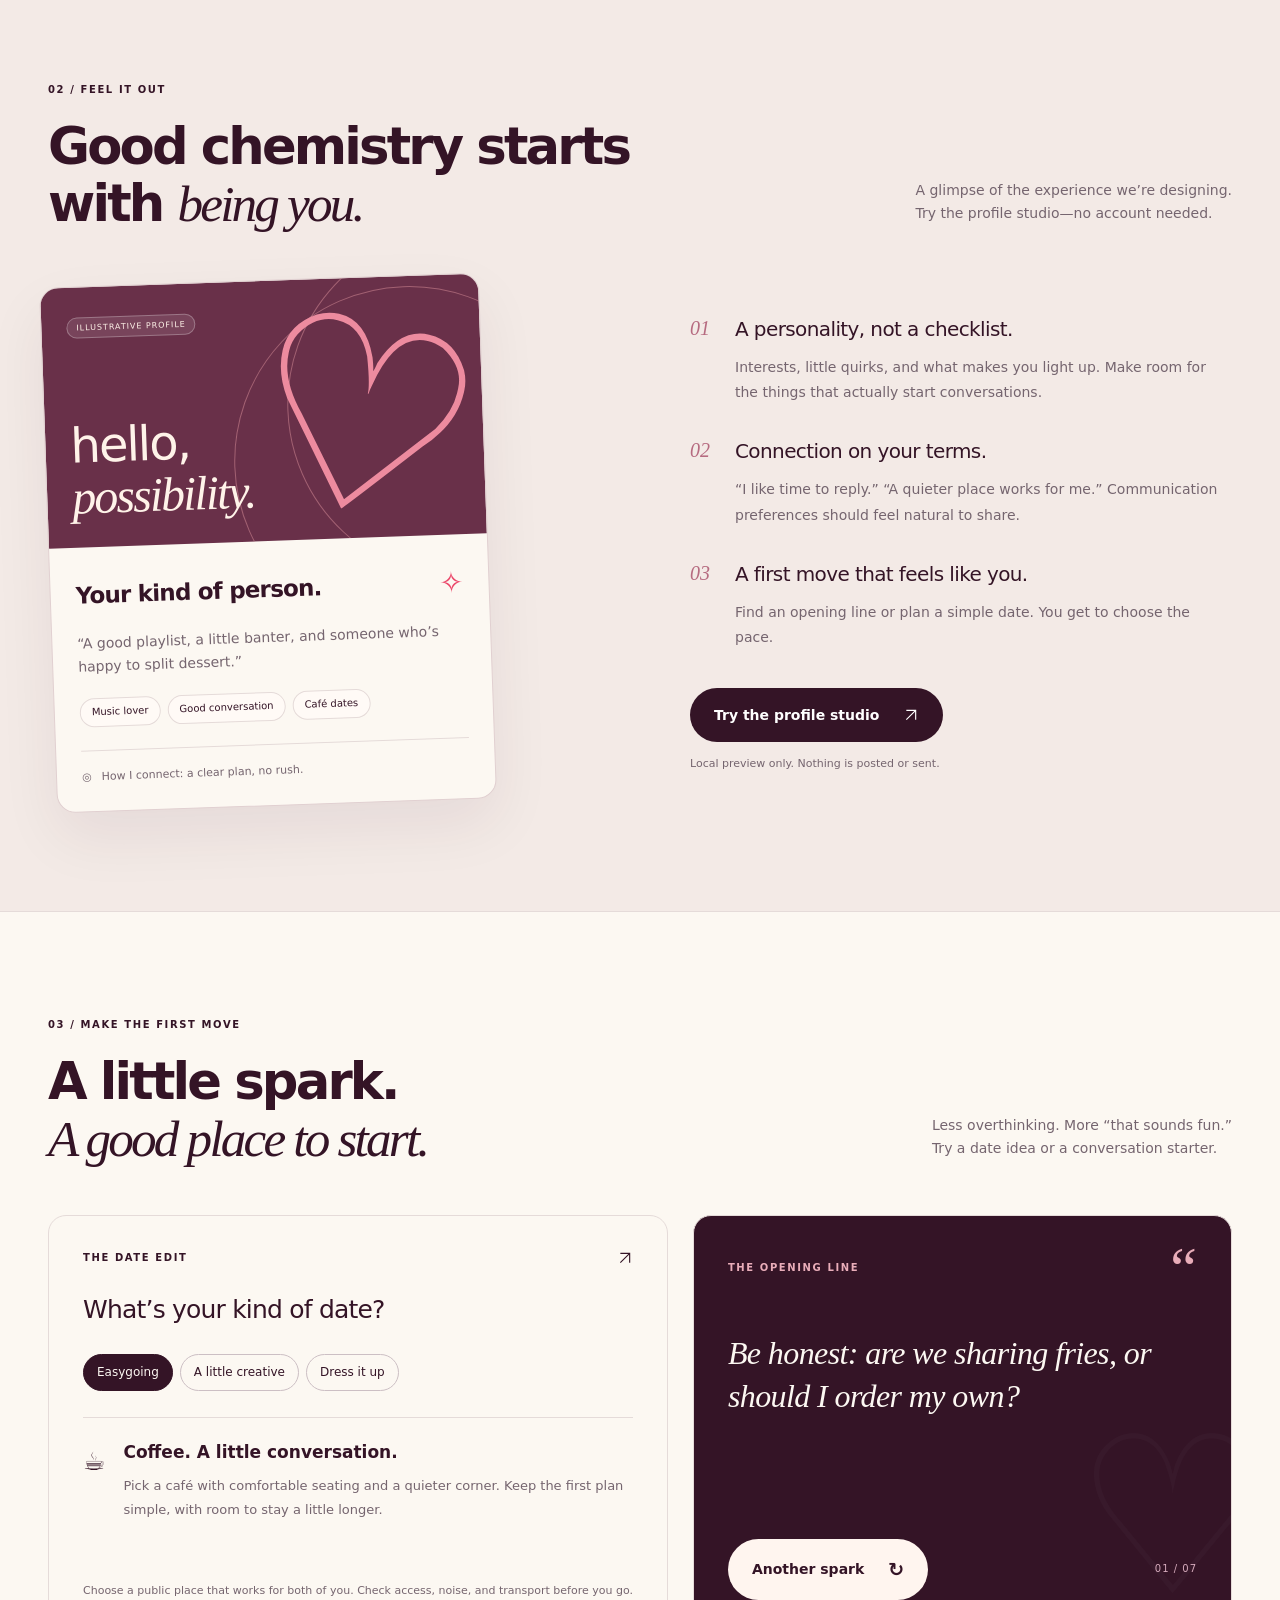
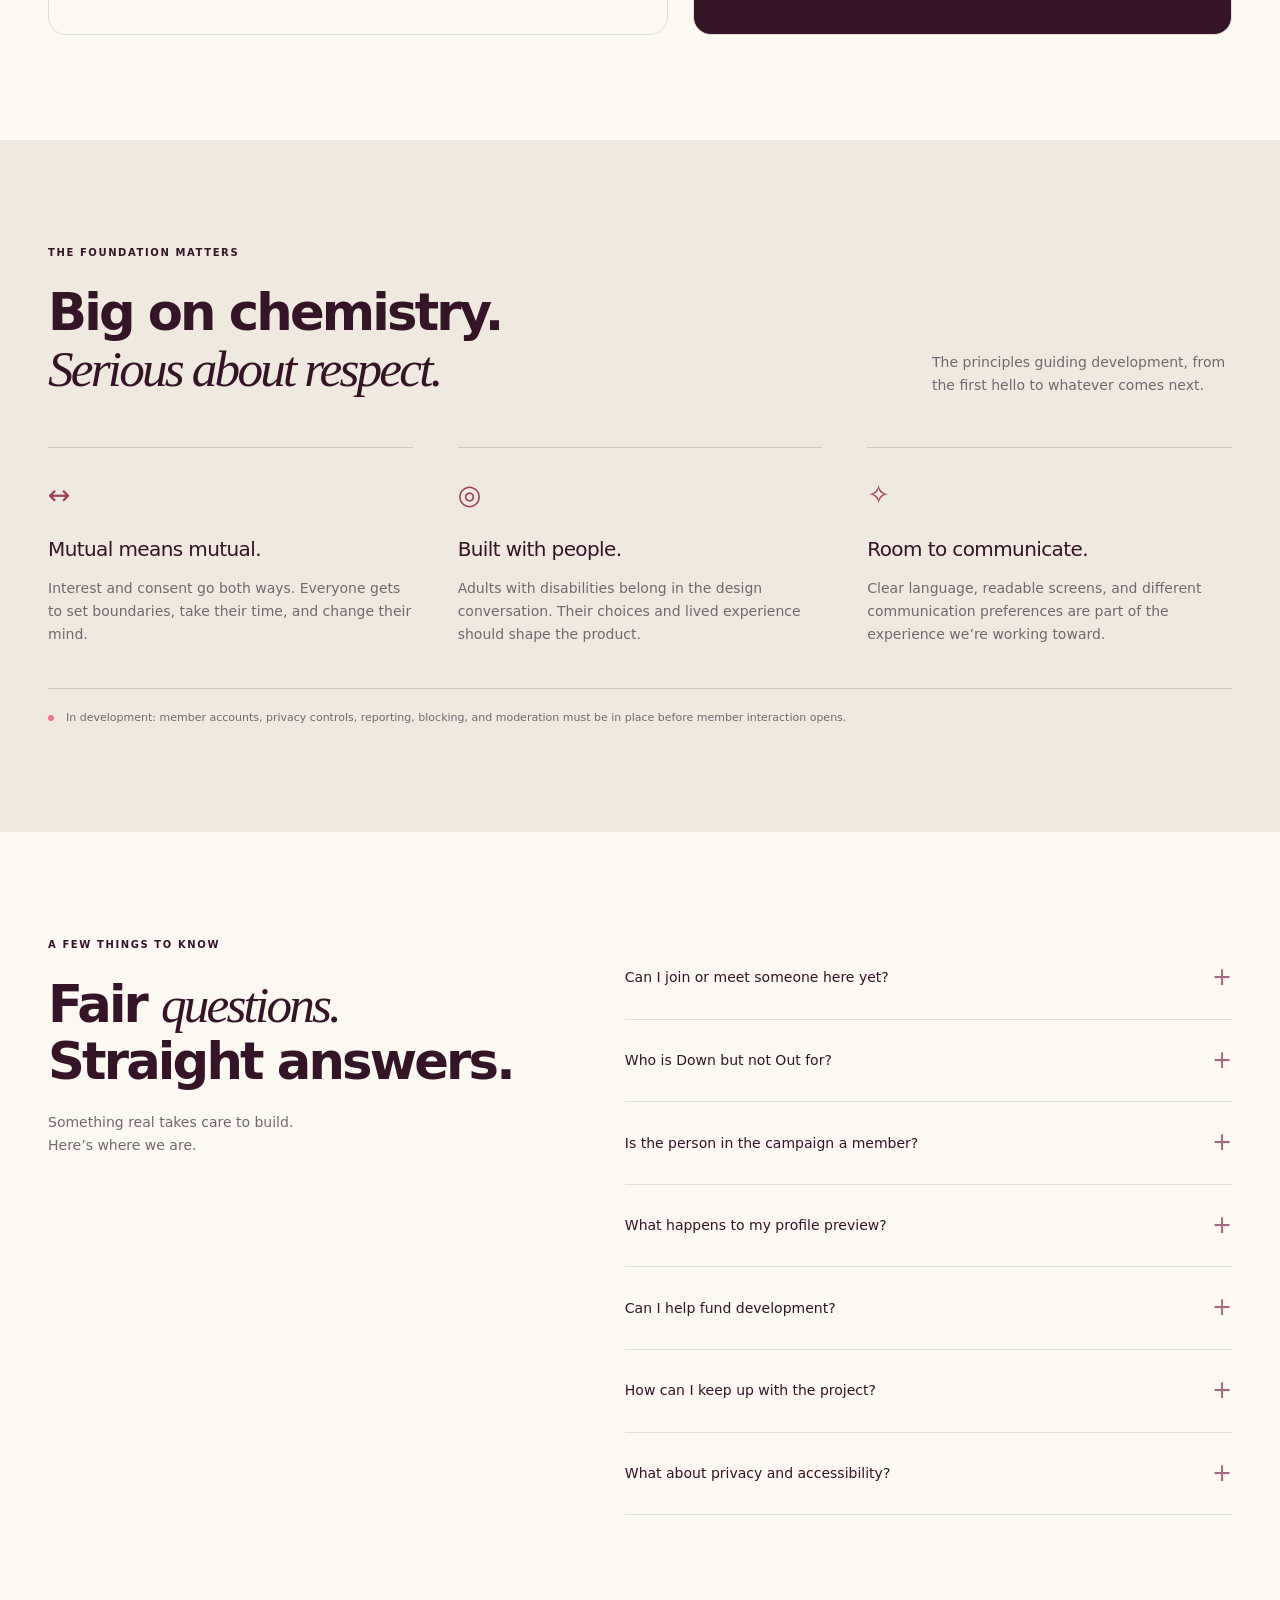
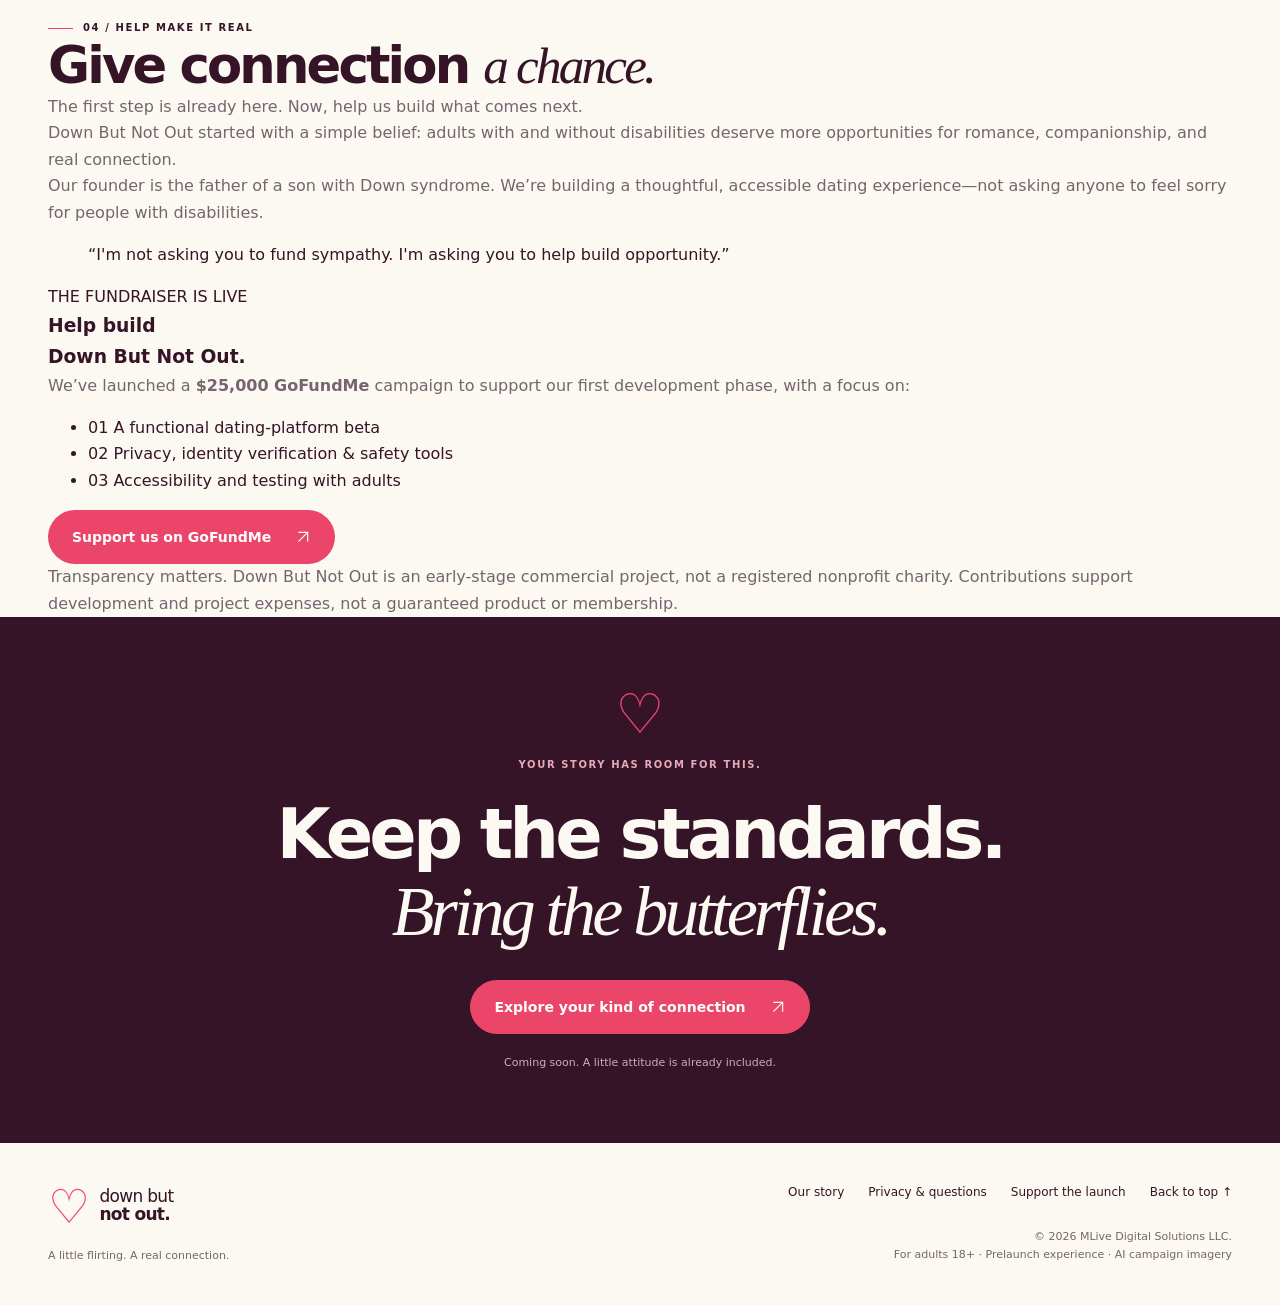
==== commit 03e285bf: "Add GoFundMe support section and fundraiser links" ====
--- a/index.html
+++ b/index.html
@@ -5,23 +5,48 @@
 <title>Down but not Out — Someone's type. Entirely yourself.</title>
 <meta name="description" content="A little flirting. A real connection. Discover Down but not Out, an upcoming dating community for adults with and without disabilities.">
 <meta property="og:title" content="Down but not Out — Your next crush has entered the chat."><meta property="og:description" content="Someone’s type. Entirely yourself. An upcoming inclusive dating community for adults 18+."><meta property="og:type" content="website"><meta property="og:image" content="https://egoshiftlabs.github.io/down-but-not-out/assets/campaign.jpeg">
-<link rel="icon" href="assets/heart.svg" type="image/svg+xml"><link rel="stylesheet" href="styles.css"><script src="app.js" defer></script>
+<link rel="icon" href="assets/heart.svg" type="image/svg+xml"><link rel="stylesheet" href="styles.css?v=20261116-3"><script src="app.js?v=20261116-2" defer></script>
 </head>
 <body>
 <a class="skip" href="#main">Skip to content</a>
 <div class="announcement"><span class="status-dot"></span>A new kind of chemistry is coming.<span class="announcement-end">Ages 18+ · In development</span></div>
-<header class="header"><div class="container nav-row"><a href="./" class="brand" aria-label="Down but not Out home"><span class="brand-icon" aria-hidden="true">♡</span><span>down but<br><strong>not out.</strong></span></a><nav class="desktop-nav" aria-label="Main navigation"><a href="#vision">Our story</a><a href="#experience">The experience</a><a href="#date-lab">Date inspiration</a></nav><div class="header-actions"><button class="text-button" id="reading-toggle" type="button" aria-pressed="false" aria-label="Larger text">Aa<span class="reading-label"> Text size</span></button><button class="button small dark" data-open-profile>Explore the preview <svg class="arrow-icon" viewBox="0 0 24 24" aria-hidden="true"><path d="M5 19 19 5M5 5h14v14"/></svg></button></div></div></header>
+<header class="header"><div class="container nav-row"><a href="./" class="brand" aria-label="Down but not Out home"><span class="brand-icon" aria-hidden="true">♡</span><span>down but<br><strong>not out.</strong></span></a><nav class="desktop-nav" aria-label="Main navigation"><a href="#vision">Our story</a><a href="#experience">The experience</a><a href="#date-lab">Date inspiration</a><a href="#support">Support the launch</a></nav><div class="header-actions"><button class="text-button" id="reading-toggle" type="button" aria-pressed="false" aria-label="Larger text">Aa<span class="reading-label"> Text size</span></button><button class="button small dark" data-open-profile>Explore the preview <svg class="arrow-icon" viewBox="0 0 24 24" aria-hidden="true"><path d="M5 19 19 5M5 5h14v14"/></svg></button></div></div></header>
 <main id="main">
-<section class="hero container"><div class="hero-copy"><div class="eyebrow"><span class="little-line"></span>Real people. Real chemistry.</div><h1>Someone’s type.<br><em>Entirely</em> <br>yourself<span class="coral">.</span></h1><p class="lead">The laugh. The look. The butterflies.<br>You deserve the whole thing.</p><p class="hero-description">An upcoming dating community for adults with and without disabilities. Bring your personality. We like a little attitude.</p><div class="hero-actions"><button class="button primary" data-open-profile>Find your kind of connection <svg class="arrow-icon" viewBox="0 0 24 24" aria-hidden="true"><path d="M5 19 19 5M5 5h14v14"/></svg></button><a class="underlined" href="#vision">Get to know us</a></div><div class="hero-footnote"><span class="mini-heart" aria-hidden="true">♡</span><p>A real project, taking its first steps.<br><span>Explore a preview. Member registration isn’t open yet.</span></p></div></div><div class="hero-visual"><div class="image-topline"><span>THE FIRST IMPRESSION</span><span>VOL. 01 / A LITTLE ATTITUDE</span></div><button class="campaign-image" id="campaign-open" aria-label="View the full Down but not Out campaign image"><img src="assets/campaign.jpeg" alt="Our fictional adult campaign model with Down syndrome, dressed in burgundy at a café. The poster reads: Your next crush has entered the chat." width="1122" height="1402" fetchpriority="high"><span class="image-expand" aria-hidden="true"><svg class="arrow-icon" viewBox="0 0 24 24" aria-hidden="true"><path d="M5 19 19 5M5 5h14v14"/></svg></span></button><div class="image-caption"><span>Your next crush has entered the chat.</span><span>AI campaign model · Not a member</span></div></div></section>
+<section class="hero container"><div class="hero-copy"><div class="eyebrow"><span class="little-line"></span>Real people. Real chemistry.</div><h1>Someone’s type.<br><em>Entirely</em> <br>yourself<span class="coral">.</span></h1><p class="lead">The laugh. The look. The butterflies.<br>You deserve the whole thing.</p><p class="hero-description">An upcoming dating community for adults with and without disabilities. Bring your personality. We like a little attitude.</p><div class="hero-actions"><button class="button primary" data-open-profile>Find your kind of connection <svg class="arrow-icon" viewBox="0 0 24 24" aria-hidden="true"><path d="M5 19 19 5M5 5h14v14"/></svg></button><a class="underlined" href="#support">Help us build this ↗</a></div><div class="hero-footnote"><span class="mini-heart" aria-hidden="true">♡</span><p>A real project, taking its first steps.<br><span>Explore a preview. Member registration isn’t open yet.</span></p></div></div><div class="hero-visual"><div class="image-topline"><span>THE FIRST IMPRESSION</span><span>VOL. 01 / A LITTLE ATTITUDE</span></div><button class="campaign-image" id="campaign-open" aria-label="View the full Down but not Out campaign image"><img src="assets/campaign.jpeg" alt="Our fictional adult campaign model with Down syndrome, dressed in burgundy at a café. The poster reads: Your next crush has entered the chat." width="1122" height="1402" fetchpriority="high"><span class="image-expand" aria-hidden="true"><svg class="arrow-icon" viewBox="0 0 24 24" aria-hidden="true"><path d="M5 19 19 5M5 5h14v14"/></svg></span></button><div class="image-caption"><span>Your next crush has entered the chat.</span><span>AI campaign model · Not a member</span></div></div></section>
 <div class="manifesto-strip"><div class="container"><span>A little flirting.</span><span class="spark" aria-hidden="true">✳</span><span>A real connection.</span><span class="spark" aria-hidden="true">✳</span><span>A lot of personality.</span></div></div>
 <section id="vision" class="section container vision"><div><div class="eyebrow">01 / The idea</div><h2>There’s more to you<br>than a <em>label.</em></h2></div><div class="vision-copy"><p class="large-copy">Your terrible jokes. Your excellent taste. That thing you could talk about all night.</p><p>That’s where a connection starts. Down but not Out is being built for adults with and without disabilities, including adults with Down syndrome, who want room for a real love story.</p><p>We’re starting with a simple belief: attraction, individuality, and mutual respect belong at the center of dating.</p><a class="underlined" href="#principles">What we’re building around <svg class="arrow-icon" viewBox="0 0 24 24" aria-hidden="true"><path d="M5 19 19 5M5 5h14v14"/></svg></a></div></section>
 <section id="experience" class="experience"><div class="container section"><div class="section-heading"><div><div class="eyebrow">02 / Feel it out</div><h2>Good chemistry starts<br>with <em>being you.</em></h2></div><p>A glimpse of the experience we’re designing.<br>Try the profile studio—no account needed.</p></div><div class="experience-grid"><div class="profile-card"><div class="profile-art"><div class="art-orbit orbit-one"></div><div class="art-orbit orbit-two"></div><div class="profile-monogram" aria-hidden="true">♡</div><span class="demo-pill">ILLUSTRATIVE PROFILE</span><span class="profile-word">hello,<br><em>possibility.</em></span></div><div class="profile-content"><div class="profile-title"><h3>Your kind of person.</h3><span aria-hidden="true">✧</span></div><p>“A good playlist, a little banter, and someone who’s happy to split dessert.”</p><div class="chips"><span>Music lover</span><span>Good conversation</span><span>Café dates</span></div><div class="profile-note"><span aria-hidden="true">◎</span> How I connect: a clear plan, no rush.</div></div></div><div class="experience-steps"><article><span class="step-num">01</span><div><h3>A personality, not a checklist.</h3><p>Interests, little quirks, and what makes you light up. Make room for the things that actually start conversations.</p></div></article><article><span class="step-num">02</span><div><h3>Connection on your terms.</h3><p>“I like time to reply.” “A quieter place works for me.” Communication preferences should feel natural to share.</p></div></article><article><span class="step-num">03</span><div><h3>A first move that feels like you.</h3><p>Find an opening line or plan a simple date. You get to choose the pace.</p></div></article><button class="button dark" data-open-profile>Try the profile studio <svg class="arrow-icon" viewBox="0 0 24 24" aria-hidden="true"><path d="M5 19 19 5M5 5h14v14"/></svg></button><p class="micro">Local preview only. Nothing is posted or sent.</p></div></div></div></section>
 <section id="date-lab" class="section container"><div class="section-heading"><div><div class="eyebrow">03 / Make the first move</div><h2>A little spark.<br><em>A good place to start.</em></h2></div><p>Less overthinking. More “that sounds fun.”<br>Try a date idea or a conversation starter.</p></div><div class="lab-grid"><article class="date-card"><div class="card-kicker"><span class="eyebrow">THE DATE EDIT</span><svg class="arrow-icon" viewBox="0 0 24 24" aria-hidden="true"><path d="M5 19 19 5M5 5h14v14"/></svg></div><h3>What’s your kind of date?</h3><div class="choice-group" role="group" aria-label="Choose a date style"><button type="button" class="choice active" aria-pressed="true" data-vibe="easy">Easygoing</button><button type="button" class="choice" aria-pressed="false" data-vibe="creative">A little creative</button><button type="button" class="choice" aria-pressed="false" data-vibe="dressy">Dress it up</button></div><div class="date-result" aria-live="polite" aria-atomic="true"><span id="date-icon" aria-hidden="true">☕</span><div><h4 id="date-title">Coffee. A little conversation.</h4><p id="date-copy">Pick a café with comfortable seating and a quieter corner. Keep the first plan simple, with room to stay a little longer.</p></div></div><p class="micro">Choose a public place that works for both of you. Check access, noise, and transport before you go.</p></article><article class="ice-card"><div class="card-kicker"><span class="eyebrow">THE OPENING LINE</span><span aria-hidden="true">“</span></div><p class="opener" id="opener" aria-live="polite" aria-atomic="true">Be honest: are we sharing fries, or should I order my own?</p><div class="ice-actions"><button type="button" class="button light" id="next-opener">Another spark <span aria-hidden="true">↻</span></button><span id="opener-count">01 / 07</span></div></article></div></section>
 <section id="principles" class="principles"><div class="container section"><div class="eyebrow">The foundation matters</div><div class="principle-heading"><h2>Big on chemistry.<br><em>Serious about respect.</em></h2><p>The principles guiding development, from the first hello to whatever comes next.</p></div><div class="principle-grid"><article><span aria-hidden="true">↔</span><h3>Mutual means mutual.</h3><p>Interest and consent go both ways. Everyone gets to set boundaries, take their time, and change their mind.</p></article><article><span aria-hidden="true">◎</span><h3>Built with people.</h3><p>Adults with disabilities belong in the design conversation. Their choices and lived experience should shape the product.</p></article><article><span aria-hidden="true">✧</span><h3>Room to communicate.</h3><p>Clear language, readable screens, and different communication preferences are part of the experience we’re working toward.</p></article></div><div class="development-note"><span class="status-dot"></span><p>In development: member accounts, privacy controls, reporting, blocking, and moderation must be in place before member interaction opens.</p></div></div></section>
-<section class="section container faq-section" id="questions"><div><div class="eyebrow">A few things to know</div><h2>Fair <em>questions.</em><br>Straight answers.</h2><p>Something real takes care to build.<br>Here’s where we are.</p></div><div class="faq-list"><details><summary>Can I join or meet someone here yet?<span aria-hidden="true">+</span></summary><p>Not yet. This is a live introduction and interactive product preview. There are no real member profiles, accounts, matching, or private messages. The profile studio lets you explore the idea without signing up.</p></details><details><summary>Who is Down but not Out for?<span aria-hidden="true">+</span></summary><p>Adults 18 and older with and without disabilities who want genuine, consensual romantic connections. Adults with Down syndrome are part of the community we want to serve. Each person’s preferences, individuality, and choices come first.</p></details><details><summary>Is the person in the campaign a member?<span aria-hidden="true">+</span></summary><p>No. The campaign features a fictional, AI-generated adult model. The image represents our creative direction. It is not a member profile or testimonial.</p></details><details><summary>What happens to my profile preview?<span aria-hidden="true">+</span></summary><p>It stays in this page’s memory while you explore. We don’t submit it to a server or save it to your browser’s storage. Reset it in the studio or refresh the page to clear it. Please use a nickname and avoid private information.</p></details><details><summary>How can I keep up with the project?<span aria-hidden="true">+</span></summary><p>Bookmark this page and check back for development updates. Email registration isn’t available yet—we’ll add it when a proper signup and privacy process is ready.</p></details><details><summary>What about privacy and accessibility?<span aria-hidden="true">+</span></summary><p>This preview has no analytics, advertising trackers, or signup collection. GitHub Pages, our host, may process technical connection information. The page includes keyboard-friendly controls, a larger-text option, and reduced-motion support. A full member privacy policy and moderation process will be needed before member services open.</p></details></div></section>
+<section class="section container faq-section" id="questions"><div><div class="eyebrow">A few things to know</div><h2>Fair <em>questions.</em><br>Straight answers.</h2><p>Something real takes care to build.<br>Here’s where we are.</p></div><div class="faq-list"><details><summary>Can I join or meet someone here yet?<span aria-hidden="true">+</span></summary><p>Not yet. This is a live introduction and interactive product preview. There are no real member profiles, accounts, matching, or private messages. The profile studio lets you explore the idea without signing up.</p></details><details><summary>Who is Down but not Out for?<span aria-hidden="true">+</span></summary><p>Adults 18 and older with and without disabilities who want genuine, consensual romantic connections. Adults with Down syndrome are part of the community we want to serve. Each person’s preferences, individuality, and choices come first.</p></details><details><summary>Is the person in the campaign a member?<span aria-hidden="true">+</span></summary><p>No. The campaign features a fictional, AI-generated adult model. The image represents our creative direction. It is not a member profile or testimonial.</p></details><details><summary>What happens to my profile preview?<span aria-hidden="true">+</span></summary><p>It stays in this page’s memory while you explore. We don’t submit it to a server or save it to your browser’s storage. Reset it in the studio or refresh the page to clear it. Please use a nickname and avoid private information.</p></details><details><summary>Can I help fund development?<span aria-hidden="true">+</span></summary><p>Yes. Our independent <a href="https://gofund.me/b87da9d8b" target="_blank" rel="noopener noreferrer">GoFundMe campaign</a> supports the next stage of the platform, including accessibility, safety, and early beta development. This is a commercial startup project, not a nonprofit charity.</p></details><details><summary>How can I keep up with the project?<span aria-hidden="true">+</span></summary><p>Bookmark this page and check back for development updates. Email registration isn’t available yet—we’ll add it when a proper signup and privacy process is ready.</p></details><details><summary>What about privacy and accessibility?<span aria-hidden="true">+</span></summary><p>This preview has no analytics, advertising trackers, or signup collection. GitHub Pages, our host, may process technical connection information. The page includes keyboard-friendly controls, a larger-text option, and reduced-motion support. A full member privacy policy and moderation process will be needed before member services open.</p></details></div></section>
+
+<section id="support" class="support-section" aria-labelledby="support-title">
+  <div class="container support-layout">
+    <div class="support-copy">
+      <div class="eyebrow"><span class="little-line"></span>04 / Help make it real</div>
+      <h2 id="support-title">Give connection <em>a chance.</em></h2>
+      <p class="support-lead">The first step is already here. Now, help us build what comes next.</p>
+      <p>Down But Not Out started with a simple belief: adults with and without disabilities deserve more opportunities for romance, companionship, and real connection.</p>
+      <p>Our founder is the father of a son with Down syndrome. We’re building a thoughtful, accessible dating experience—not asking anyone to feel sorry for people with disabilities.</p>
+      <blockquote>“I'm not asking you to fund sympathy. I'm asking you to help build opportunity.”</blockquote>
+    </div>
+    <div class="support-card">
+      <span class="support-tag"><span class="status-dot"></span>THE FUNDRAISER IS LIVE</span>
+      <h3>Help build<br>Down But Not Out.</h3>
+      <p>We’ve launched a <strong>$25,000 GoFundMe</strong> campaign to support our first development phase, with a focus on:</p>
+      <ul>
+        <li><span aria-hidden="true">01</span> A functional dating-platform beta</li>
+        <li><span aria-hidden="true">02</span> Privacy, identity verification &amp; safety tools</li>
+        <li><span aria-hidden="true">03</span> Accessibility and testing with adults</li>
+      </ul>
+      <a class="button primary support-button" href="https://gofund.me/b87da9d8b" target="_blank" rel="noopener noreferrer" aria-label="Support Down But Not Out on GoFundMe (opens in a new tab)">Support us on GoFundMe <svg class="arrow-icon" viewBox="0 0 24 24" aria-hidden="true"><path d="M5 19 19 5M5 5h14v14"/></svg></a>
+      <p class="support-disclosure">Transparency matters. Down But Not Out is an early-stage commercial project, not a registered nonprofit charity. Contributions support development and project expenses, not a guaranteed product or membership.</p>
+    </div>
+  </div>
+</section>
 <section class="closing"><div class="container"><span class="closing-heart" aria-hidden="true">♡</span><div class="eyebrow">Your story has room for this.</div><h2>Keep the standards.<br><em>Bring the butterflies.</em></h2><button class="button primary" data-open-profile>Explore your kind of connection <svg class="arrow-icon" viewBox="0 0 24 24" aria-hidden="true"><path d="M5 19 19 5M5 5h14v14"/></svg></button><p>Coming soon. A little attitude is already included.</p></div></section>
 </main>
-<footer class="container footer"><div><a href="./" class="brand"><span class="brand-icon" aria-hidden="true">♡</span><span>down but<br><strong>not out.</strong></span></a><p>A little flirting. A real connection.</p></div><div class="footer-right"><div class="footer-links"><a href="#vision">Our story</a><a href="#questions">Privacy & questions</a><a href="#main">Back to top ↑</a></div><p>© 2026 MLive Digital Solutions LLC.<br>For adults 18+ · Prelaunch experience · AI campaign imagery</p></div></footer>
+<footer class="container footer"><div><a href="./" class="brand"><span class="brand-icon" aria-hidden="true">♡</span><span>down but<br><strong>not out.</strong></span></a><p>A little flirting. A real connection.</p></div><div class="footer-right"><div class="footer-links"><a href="#vision">Our story</a><a href="#questions">Privacy & questions</a><a href="#support">Support the launch</a><a href="#main">Back to top ↑</a></div><p>© 2026 MLive Digital Solutions LLC.<br>For adults 18+ · Prelaunch experience · AI campaign imagery</p></div></footer>
 <dialog id="profile-dialog" aria-labelledby="studio-title"><div class="dialog-header"><span class="eyebrow">PROFILE STUDIO / INTERACTIVE PREVIEW</span><button class="close-button" data-close aria-label="Close profile studio">×</button></div><div class="studio-layout"><form id="profile-form"><h2 id="studio-title">A little more <em>you.</em></h2><p class="studio-intro">Try a profile concept. This is a private preview, not a member signup.</p><label for="nickname">A nickname <span>Optional · 24 characters max</span></label><input id="nickname" name="nickname" maxlength="24" placeholder="What should we call you?" autocomplete="off"><fieldset><legend>What lights you up? <span>Choose up to 3</span></legend><div class="studio-chips" id="interest-options"><button type="button" aria-pressed="false">Music</button><button type="button" aria-pressed="false">Good food</button><button type="button" aria-pressed="false">Movies</button><button type="button" aria-pressed="false">Art</button><button type="button" aria-pressed="false">The outdoors</button><button type="button" aria-pressed="false">Dancing</button><button type="button" aria-pressed="false">Gaming</button><button type="button" aria-pressed="false">Travel</button></div><span id="interest-status" class="micro" role="status"></span></fieldset><label for="connection">How do you like to connect?</label><select id="connection"><option>A clear plan, no rush.</option>I like time to reply.</option>I prefer a quieter place.</option>Good conversation comes first.</option>Let’s start with a shared interest.</option></select><label for="bio">Your conversation starter <span>Optional · 140 characters max</span></label><textarea id="bio" maxlength="140" rows="3" placeholder="My ideal Sunday includes…"></textarea><div class="studio-actions"><button class="button dark" type="submit">Update my preview <svg class="arrow-icon" viewBox="0 0 24 24" aria-hidden="true"><path d="M5 19 19 5M5 5h14v14"/></svg></button><button class="text-button" type="reset">Reset</button></div><p class="micro">Use a nickname. Avoid private details. Nothing is posted or saved.</p></form><div class="studio-preview"><span class="eyebrow">YOUR PREVIEW</span><div class="preview-avatar" id="preview-avatar" aria-hidden="true">♡</div><h3 id="preview-name">Hello, you.</h3><p id="preview-bio">Your personality belongs here.</p><div class="chips" id="preview-interests"><span>Your interests</span></div><div class="preview-connection"><span>HOW I CONNECT</span><p id="preview-connection">A clear plan, no rush.</p></div><p class="preview-status" role="status" id="preview-status">Illustrative preview · Not a public profile</p></div></div></dialog>
 <dialog id="image-dialog" aria-label="Full campaign image"><button class="close-button" data-close aria-label="Close campaign image">×</button><img src="assets/campaign.jpeg" alt="Down but not Out campaign. Your next crush has entered the chat. Make your move. Real people. Real chemistry." width="1122" height="1402"><p>Fictional AI-generated adult model. Not a member.</p></dialog>
 </body></html>
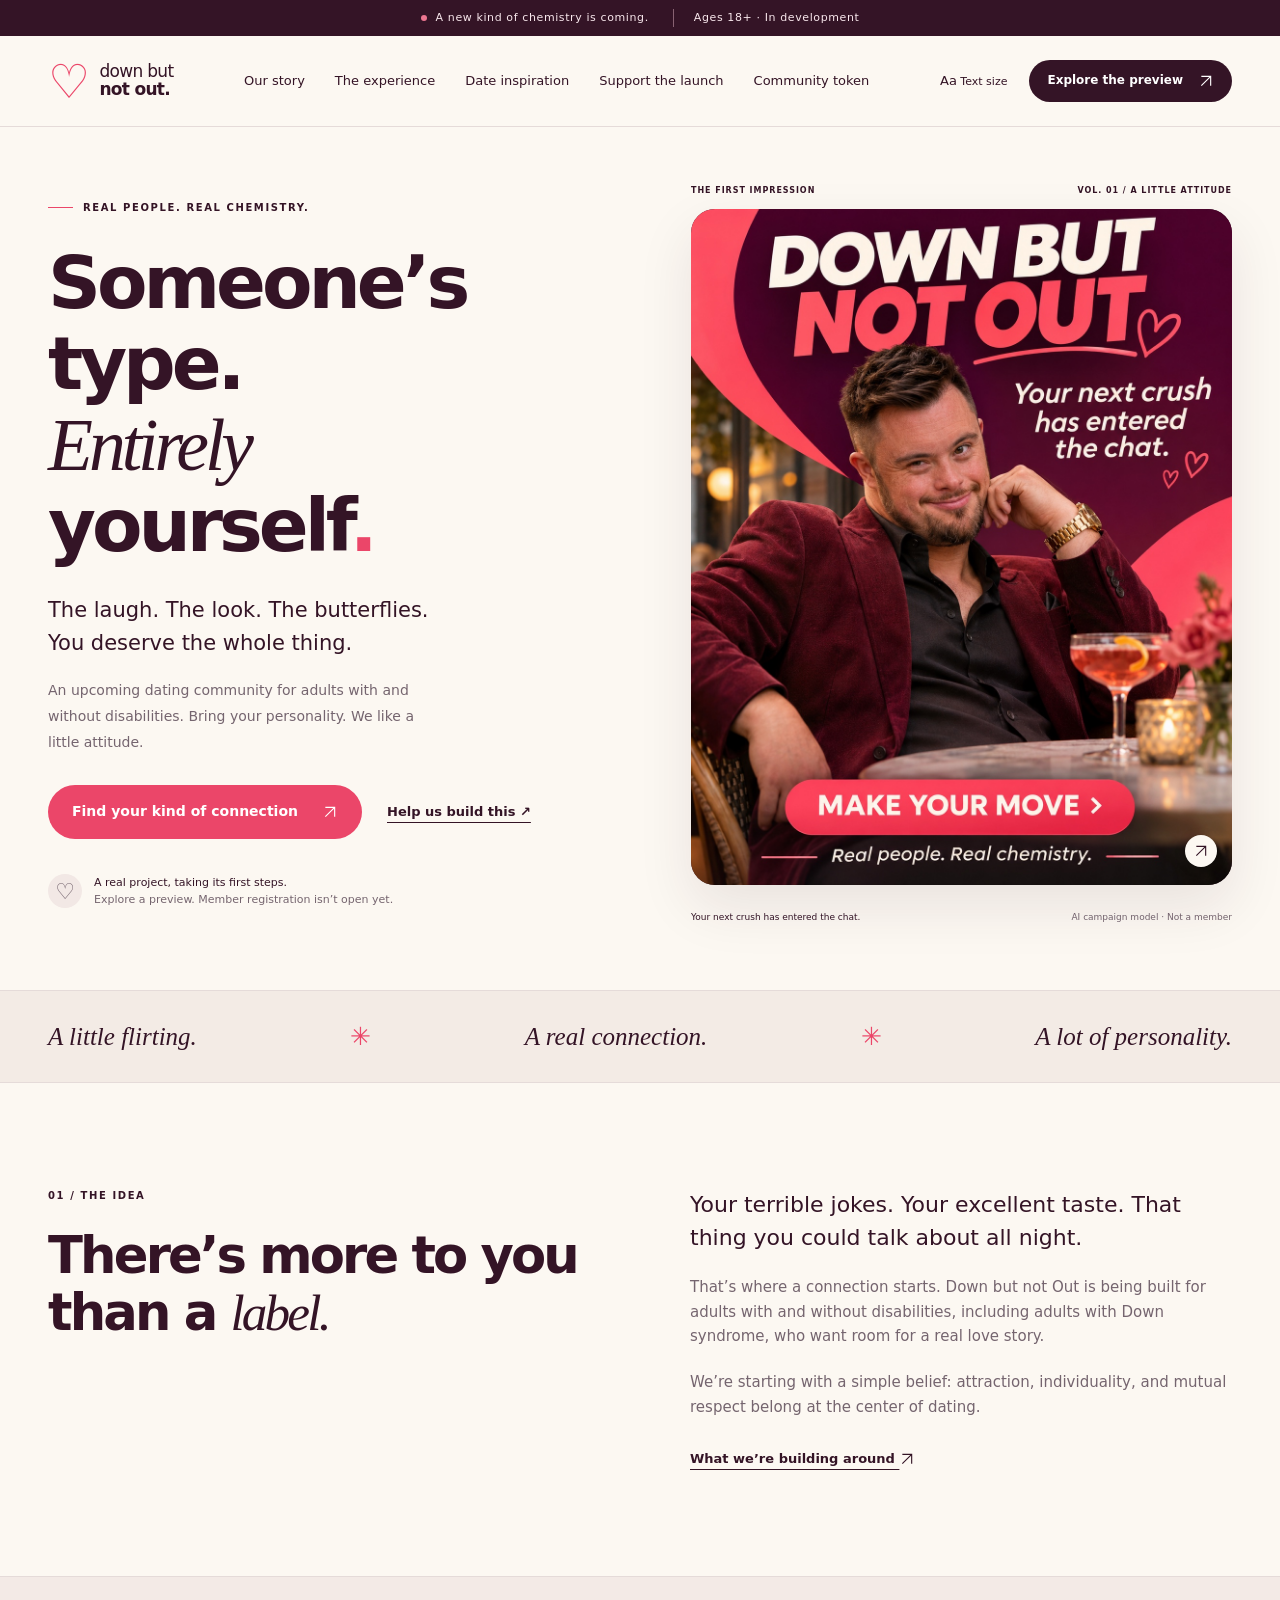
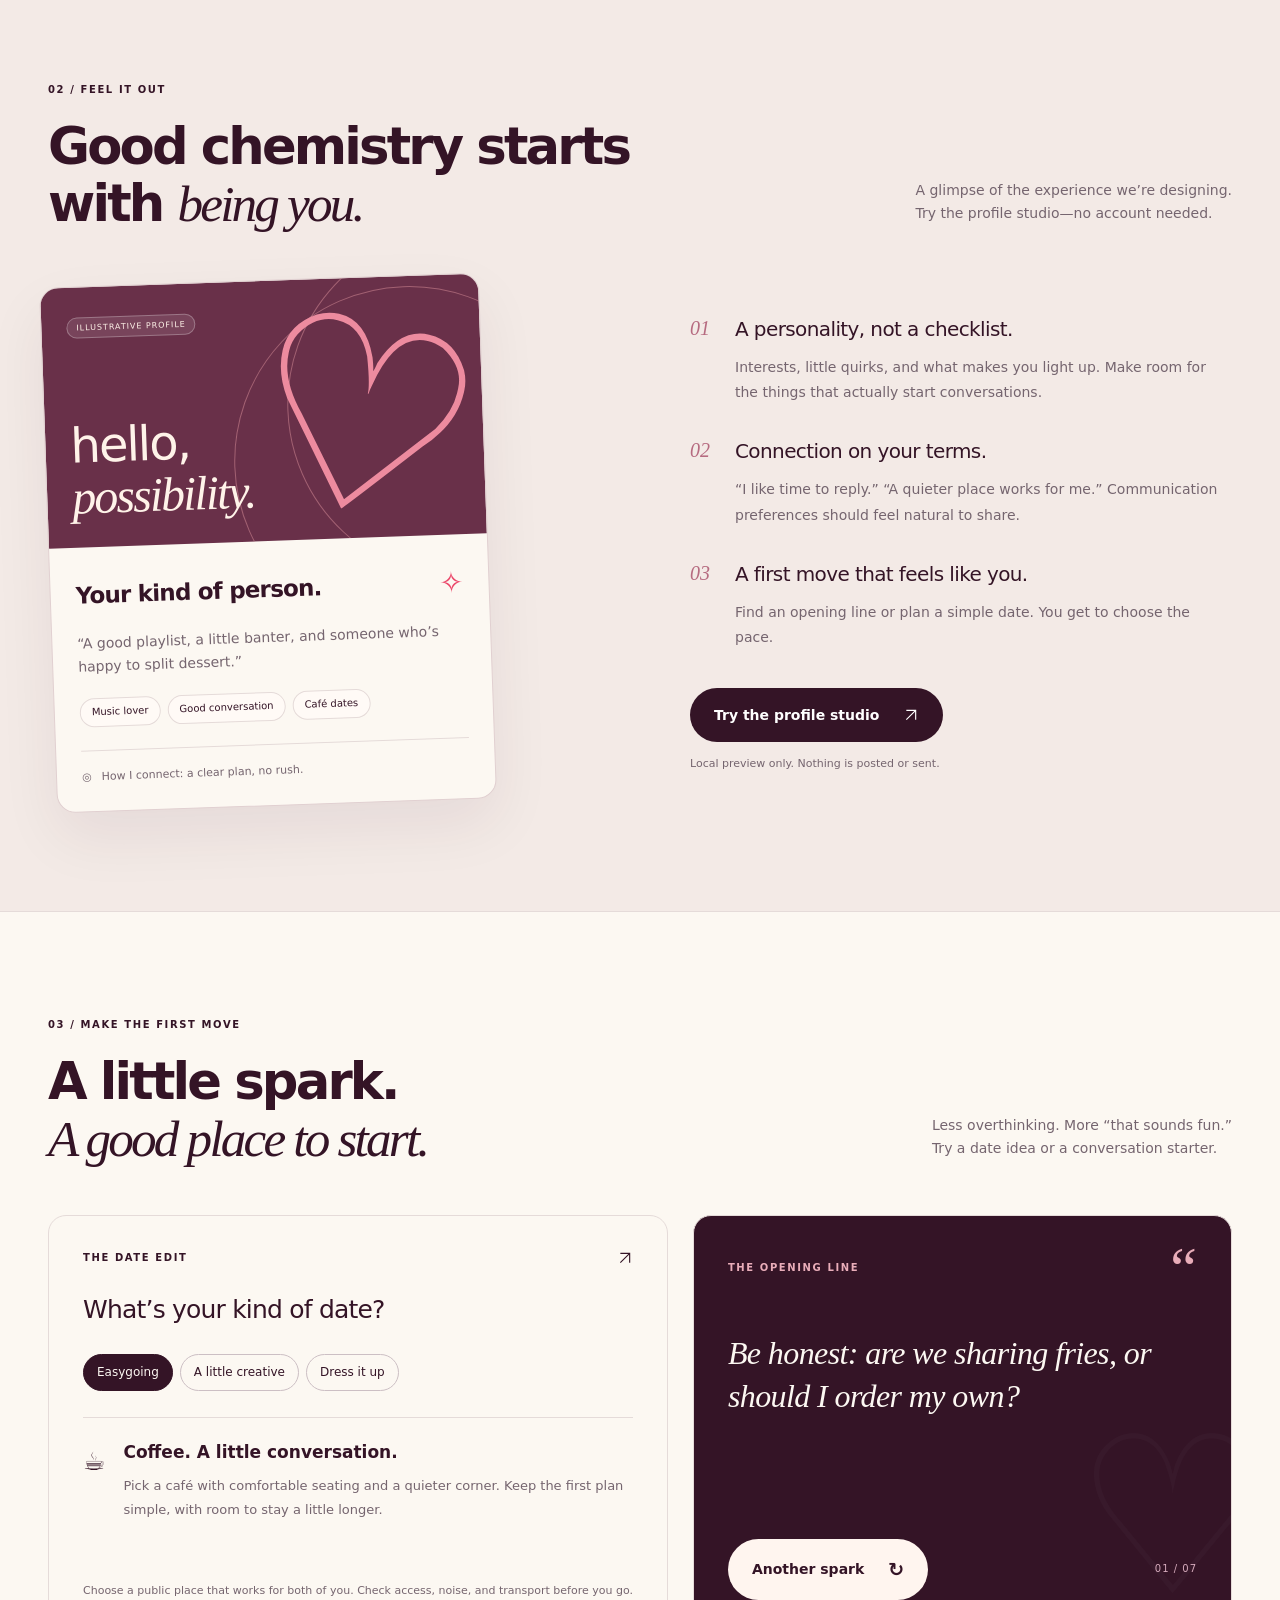
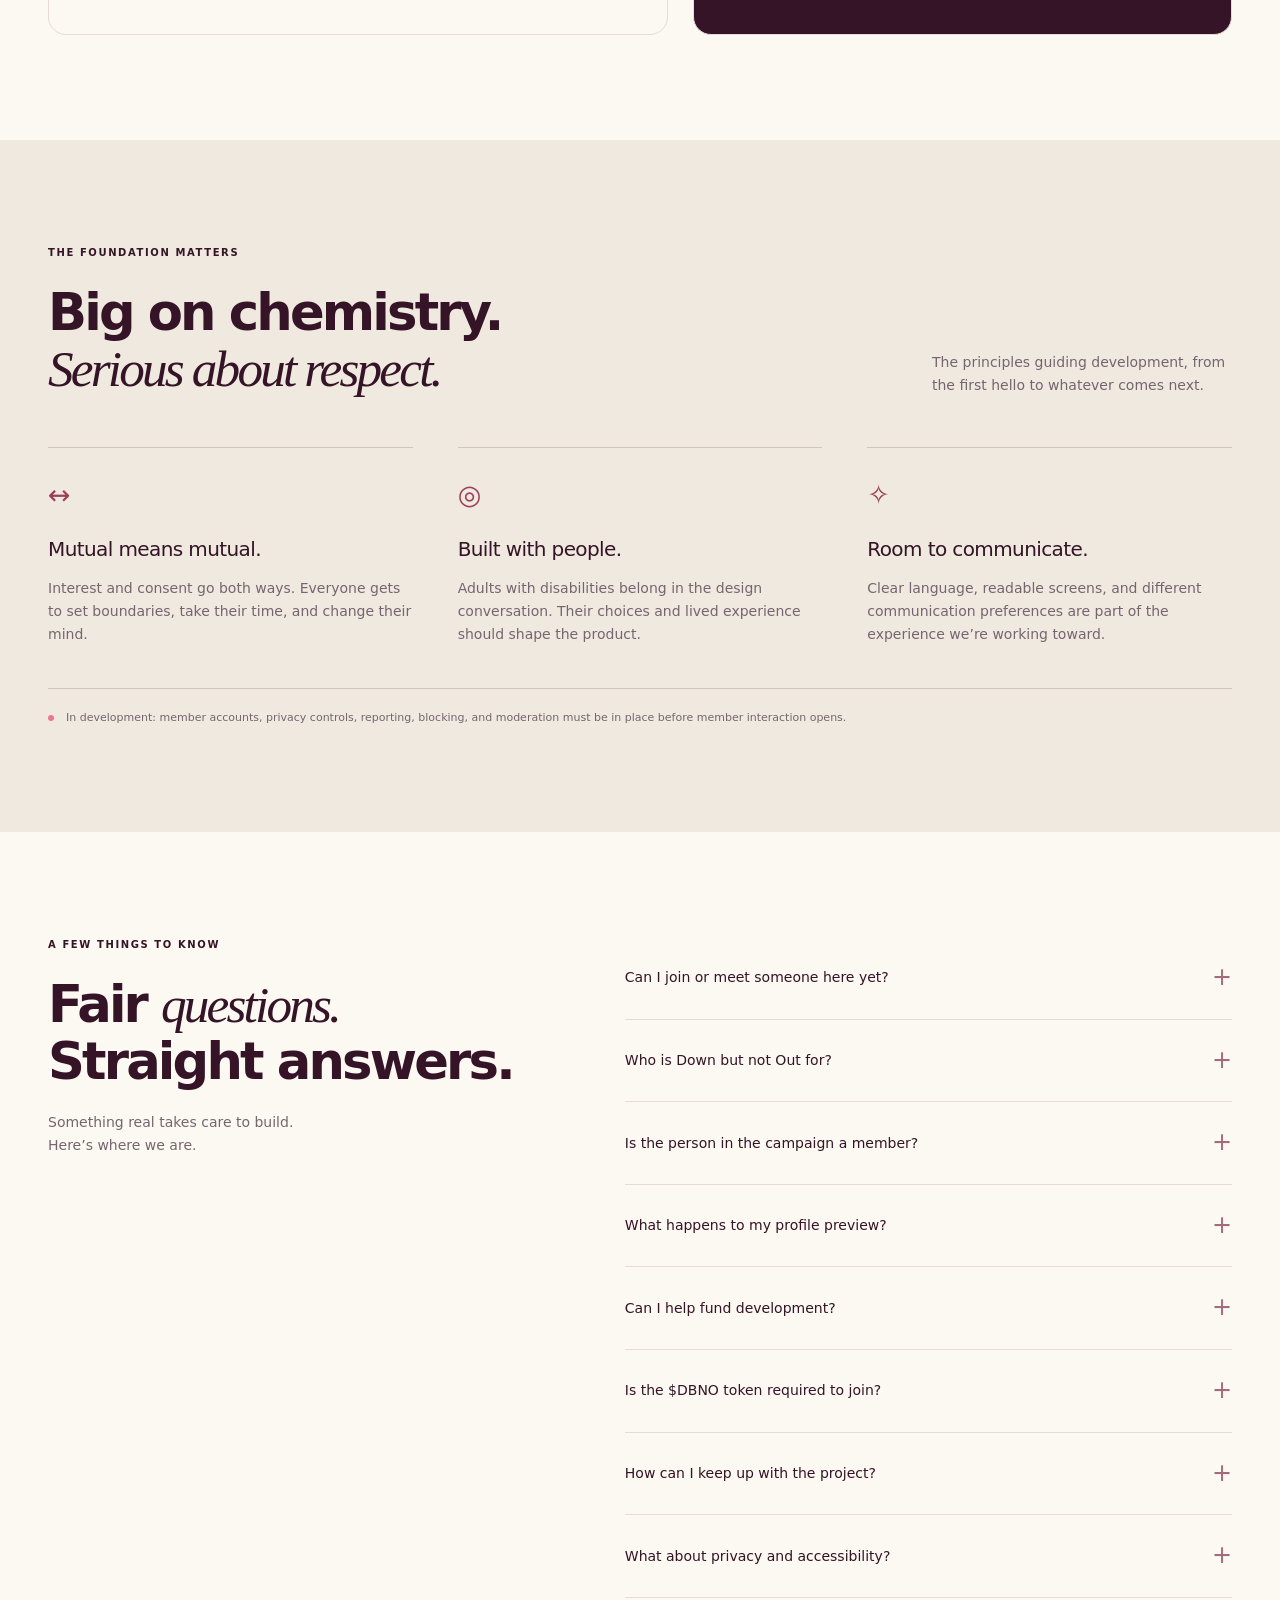
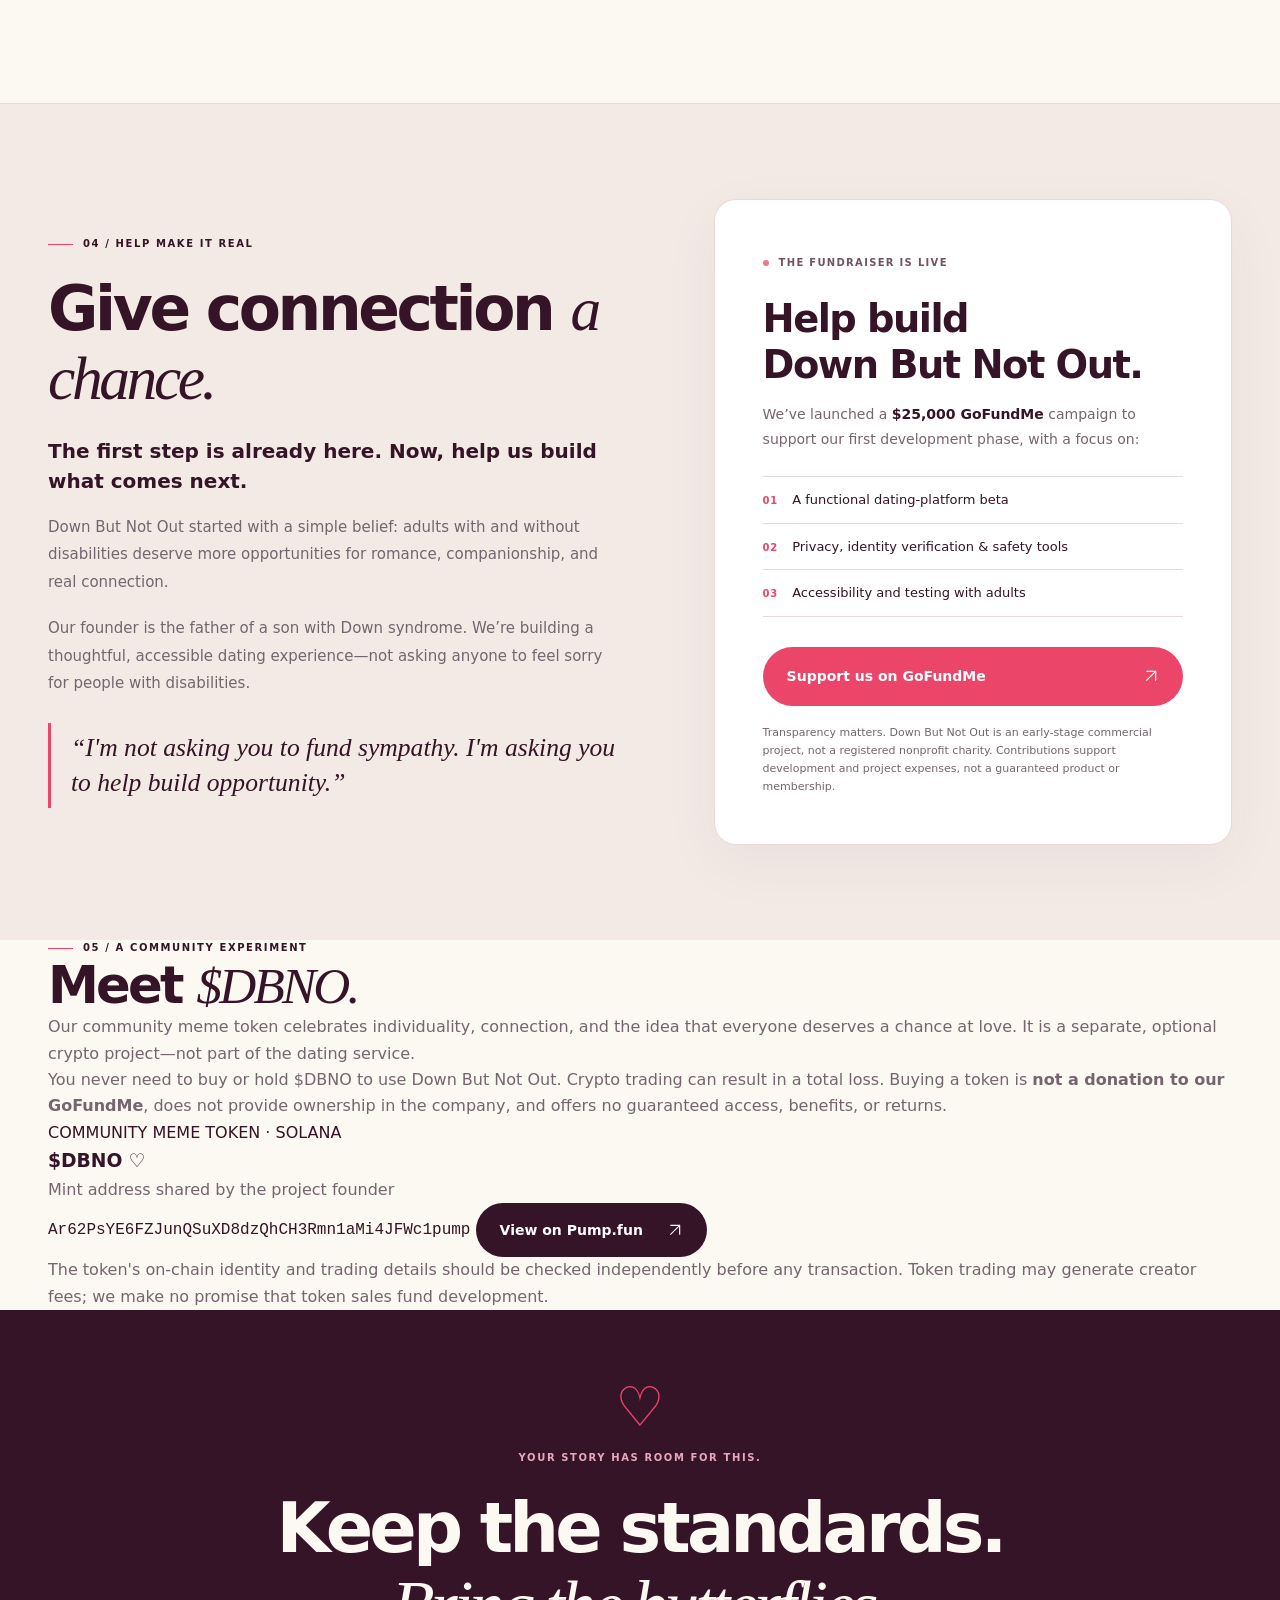
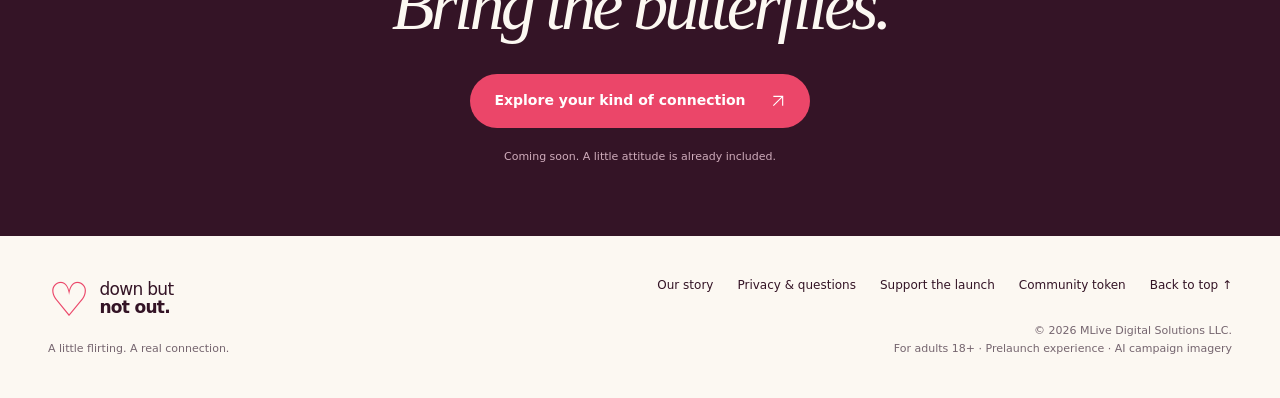
==== commit 60081c70: "Add separately labeled DBNO token section with mint and Pump.fun link" ====
--- a/index.html
+++ b/index.html
@@ -5,12 +5,12 @@
 <title>Down but not Out — Someone's type. Entirely yourself.</title>
 <meta name="description" content="A little flirting. A real connection. Discover Down but not Out, an upcoming dating community for adults with and without disabilities.">
 <meta property="og:title" content="Down but not Out — Your next crush has entered the chat."><meta property="og:description" content="Someone’s type. Entirely yourself. An upcoming inclusive dating community for adults 18+."><meta property="og:type" content="website"><meta property="og:image" content="https://egoshiftlabs.github.io/down-but-not-out/assets/campaign.jpeg">
-<link rel="icon" href="assets/heart.svg" type="image/svg+xml"><link rel="stylesheet" href="styles.css?v=20261116-3"><script src="app.js?v=20261116-2" defer></script>
+<link rel="icon" href="assets/heart.svg" type="image/svg+xml"><link rel="stylesheet" href="styles.css?v=20261116-4"><script src="app.js?v=20261116-2" defer></script>
 </head>
 <body>
 <a class="skip" href="#main">Skip to content</a>
 <div class="announcement"><span class="status-dot"></span>A new kind of chemistry is coming.<span class="announcement-end">Ages 18+ · In development</span></div>
-<header class="header"><div class="container nav-row"><a href="./" class="brand" aria-label="Down but not Out home"><span class="brand-icon" aria-hidden="true">♡</span><span>down but<br><strong>not out.</strong></span></a><nav class="desktop-nav" aria-label="Main navigation"><a href="#vision">Our story</a><a href="#experience">The experience</a><a href="#date-lab">Date inspiration</a><a href="#support">Support the launch</a></nav><div class="header-actions"><button class="text-button" id="reading-toggle" type="button" aria-pressed="false" aria-label="Larger text">Aa<span class="reading-label"> Text size</span></button><button class="button small dark" data-open-profile>Explore the preview <svg class="arrow-icon" viewBox="0 0 24 24" aria-hidden="true"><path d="M5 19 19 5M5 5h14v14"/></svg></button></div></div></header>
+<header class="header"><div class="container nav-row"><a href="./" class="brand" aria-label="Down but not Out home"><span class="brand-icon" aria-hidden="true">♡</span><span>down but<br><strong>not out.</strong></span></a><nav class="desktop-nav" aria-label="Main navigation"><a href="#vision">Our story</a><a href="#experience">The experience</a><a href="#date-lab">Date inspiration</a><a href="#support">Support the launch</a><a href="#community-token">Community token</a></nav><div class="header-actions"><button class="text-button" id="reading-toggle" type="button" aria-pressed="false" aria-label="Larger text">Aa<span class="reading-label"> Text size</span></button><button class="button small dark" data-open-profile>Explore the preview <svg class="arrow-icon" viewBox="0 0 24 24" aria-hidden="true"><path d="M5 19 19 5M5 5h14v14"/></svg></button></div></div></header>
 <main id="main">
 <section class="hero container"><div class="hero-copy"><div class="eyebrow"><span class="little-line"></span>Real people. Real chemistry.</div><h1>Someone’s type.<br><em>Entirely</em> <br>yourself<span class="coral">.</span></h1><p class="lead">The laugh. The look. The butterflies.<br>You deserve the whole thing.</p><p class="hero-description">An upcoming dating community for adults with and without disabilities. Bring your personality. We like a little attitude.</p><div class="hero-actions"><button class="button primary" data-open-profile>Find your kind of connection <svg class="arrow-icon" viewBox="0 0 24 24" aria-hidden="true"><path d="M5 19 19 5M5 5h14v14"/></svg></button><a class="underlined" href="#support">Help us build this ↗</a></div><div class="hero-footnote"><span class="mini-heart" aria-hidden="true">♡</span><p>A real project, taking its first steps.<br><span>Explore a preview. Member registration isn’t open yet.</span></p></div></div><div class="hero-visual"><div class="image-topline"><span>THE FIRST IMPRESSION</span><span>VOL. 01 / A LITTLE ATTITUDE</span></div><button class="campaign-image" id="campaign-open" aria-label="View the full Down but not Out campaign image"><img src="assets/campaign.jpeg" alt="Our fictional adult campaign model with Down syndrome, dressed in burgundy at a café. The poster reads: Your next crush has entered the chat." width="1122" height="1402" fetchpriority="high"><span class="image-expand" aria-hidden="true"><svg class="arrow-icon" viewBox="0 0 24 24" aria-hidden="true"><path d="M5 19 19 5M5 5h14v14"/></svg></span></button><div class="image-caption"><span>Your next crush has entered the chat.</span><span>AI campaign model · Not a member</span></div></div></section>
 <div class="manifesto-strip"><div class="container"><span>A little flirting.</span><span class="spark" aria-hidden="true">✳</span><span>A real connection.</span><span class="spark" aria-hidden="true">✳</span><span>A lot of personality.</span></div></div>
@@ -18,7 +18,7 @@
 <section id="experience" class="experience"><div class="container section"><div class="section-heading"><div><div class="eyebrow">02 / Feel it out</div><h2>Good chemistry starts<br>with <em>being you.</em></h2></div><p>A glimpse of the experience we’re designing.<br>Try the profile studio—no account needed.</p></div><div class="experience-grid"><div class="profile-card"><div class="profile-art"><div class="art-orbit orbit-one"></div><div class="art-orbit orbit-two"></div><div class="profile-monogram" aria-hidden="true">♡</div><span class="demo-pill">ILLUSTRATIVE PROFILE</span><span class="profile-word">hello,<br><em>possibility.</em></span></div><div class="profile-content"><div class="profile-title"><h3>Your kind of person.</h3><span aria-hidden="true">✧</span></div><p>“A good playlist, a little banter, and someone who’s happy to split dessert.”</p><div class="chips"><span>Music lover</span><span>Good conversation</span><span>Café dates</span></div><div class="profile-note"><span aria-hidden="true">◎</span> How I connect: a clear plan, no rush.</div></div></div><div class="experience-steps"><article><span class="step-num">01</span><div><h3>A personality, not a checklist.</h3><p>Interests, little quirks, and what makes you light up. Make room for the things that actually start conversations.</p></div></article><article><span class="step-num">02</span><div><h3>Connection on your terms.</h3><p>“I like time to reply.” “A quieter place works for me.” Communication preferences should feel natural to share.</p></div></article><article><span class="step-num">03</span><div><h3>A first move that feels like you.</h3><p>Find an opening line or plan a simple date. You get to choose the pace.</p></div></article><button class="button dark" data-open-profile>Try the profile studio <svg class="arrow-icon" viewBox="0 0 24 24" aria-hidden="true"><path d="M5 19 19 5M5 5h14v14"/></svg></button><p class="micro">Local preview only. Nothing is posted or sent.</p></div></div></div></section>
 <section id="date-lab" class="section container"><div class="section-heading"><div><div class="eyebrow">03 / Make the first move</div><h2>A little spark.<br><em>A good place to start.</em></h2></div><p>Less overthinking. More “that sounds fun.”<br>Try a date idea or a conversation starter.</p></div><div class="lab-grid"><article class="date-card"><div class="card-kicker"><span class="eyebrow">THE DATE EDIT</span><svg class="arrow-icon" viewBox="0 0 24 24" aria-hidden="true"><path d="M5 19 19 5M5 5h14v14"/></svg></div><h3>What’s your kind of date?</h3><div class="choice-group" role="group" aria-label="Choose a date style"><button type="button" class="choice active" aria-pressed="true" data-vibe="easy">Easygoing</button><button type="button" class="choice" aria-pressed="false" data-vibe="creative">A little creative</button><button type="button" class="choice" aria-pressed="false" data-vibe="dressy">Dress it up</button></div><div class="date-result" aria-live="polite" aria-atomic="true"><span id="date-icon" aria-hidden="true">☕</span><div><h4 id="date-title">Coffee. A little conversation.</h4><p id="date-copy">Pick a café with comfortable seating and a quieter corner. Keep the first plan simple, with room to stay a little longer.</p></div></div><p class="micro">Choose a public place that works for both of you. Check access, noise, and transport before you go.</p></article><article class="ice-card"><div class="card-kicker"><span class="eyebrow">THE OPENING LINE</span><span aria-hidden="true">“</span></div><p class="opener" id="opener" aria-live="polite" aria-atomic="true">Be honest: are we sharing fries, or should I order my own?</p><div class="ice-actions"><button type="button" class="button light" id="next-opener">Another spark <span aria-hidden="true">↻</span></button><span id="opener-count">01 / 07</span></div></article></div></section>
 <section id="principles" class="principles"><div class="container section"><div class="eyebrow">The foundation matters</div><div class="principle-heading"><h2>Big on chemistry.<br><em>Serious about respect.</em></h2><p>The principles guiding development, from the first hello to whatever comes next.</p></div><div class="principle-grid"><article><span aria-hidden="true">↔</span><h3>Mutual means mutual.</h3><p>Interest and consent go both ways. Everyone gets to set boundaries, take their time, and change their mind.</p></article><article><span aria-hidden="true">◎</span><h3>Built with people.</h3><p>Adults with disabilities belong in the design conversation. Their choices and lived experience should shape the product.</p></article><article><span aria-hidden="true">✧</span><h3>Room to communicate.</h3><p>Clear language, readable screens, and different communication preferences are part of the experience we’re working toward.</p></article></div><div class="development-note"><span class="status-dot"></span><p>In development: member accounts, privacy controls, reporting, blocking, and moderation must be in place before member interaction opens.</p></div></div></section>
-<section class="section container faq-section" id="questions"><div><div class="eyebrow">A few things to know</div><h2>Fair <em>questions.</em><br>Straight answers.</h2><p>Something real takes care to build.<br>Here’s where we are.</p></div><div class="faq-list"><details><summary>Can I join or meet someone here yet?<span aria-hidden="true">+</span></summary><p>Not yet. This is a live introduction and interactive product preview. There are no real member profiles, accounts, matching, or private messages. The profile studio lets you explore the idea without signing up.</p></details><details><summary>Who is Down but not Out for?<span aria-hidden="true">+</span></summary><p>Adults 18 and older with and without disabilities who want genuine, consensual romantic connections. Adults with Down syndrome are part of the community we want to serve. Each person’s preferences, individuality, and choices come first.</p></details><details><summary>Is the person in the campaign a member?<span aria-hidden="true">+</span></summary><p>No. The campaign features a fictional, AI-generated adult model. The image represents our creative direction. It is not a member profile or testimonial.</p></details><details><summary>What happens to my profile preview?<span aria-hidden="true">+</span></summary><p>It stays in this page’s memory while you explore. We don’t submit it to a server or save it to your browser’s storage. Reset it in the studio or refresh the page to clear it. Please use a nickname and avoid private information.</p></details><details><summary>Can I help fund development?<span aria-hidden="true">+</span></summary><p>Yes. Our independent <a href="https://gofund.me/b87da9d8b" target="_blank" rel="noopener noreferrer">GoFundMe campaign</a> supports the next stage of the platform, including accessibility, safety, and early beta development. This is a commercial startup project, not a nonprofit charity.</p></details><details><summary>How can I keep up with the project?<span aria-hidden="true">+</span></summary><p>Bookmark this page and check back for development updates. Email registration isn’t available yet—we’ll add it when a proper signup and privacy process is ready.</p></details><details><summary>What about privacy and accessibility?<span aria-hidden="true">+</span></summary><p>This preview has no analytics, advertising trackers, or signup collection. GitHub Pages, our host, may process technical connection information. The page includes keyboard-friendly controls, a larger-text option, and reduced-motion support. A full member privacy policy and moderation process will be needed before member services open.</p></details></div></section>
+<section class="section container faq-section" id="questions"><div><div class="eyebrow">A few things to know</div><h2>Fair <em>questions.</em><br>Straight answers.</h2><p>Something real takes care to build.<br>Here’s where we are.</p></div><div class="faq-list"><details><summary>Can I join or meet someone here yet?<span aria-hidden="true">+</span></summary><p>Not yet. This is a live introduction and interactive product preview. There are no real member profiles, accounts, matching, or private messages. The profile studio lets you explore the idea without signing up.</p></details><details><summary>Who is Down but not Out for?<span aria-hidden="true">+</span></summary><p>Adults 18 and older with and without disabilities who want genuine, consensual romantic connections. Adults with Down syndrome are part of the community we want to serve. Each person’s preferences, individuality, and choices come first.</p></details><details><summary>Is the person in the campaign a member?<span aria-hidden="true">+</span></summary><p>No. The campaign features a fictional, AI-generated adult model. The image represents our creative direction. It is not a member profile or testimonial.</p></details><details><summary>What happens to my profile preview?<span aria-hidden="true">+</span></summary><p>It stays in this page’s memory while you explore. We don’t submit it to a server or save it to your browser’s storage. Reset it in the studio or refresh the page to clear it. Please use a nickname and avoid private information.</p></details><details><summary>Can I help fund development?<span aria-hidden="true">+</span></summary><p>Yes. Our independent <a href="https://gofund.me/b87da9d8b" target="_blank" rel="noopener noreferrer">GoFundMe campaign</a> supports the next stage of the platform, including accessibility, safety, and early beta development. This is a commercial startup project, not a nonprofit charity.</p></details><details><summary>Is the $DBNO token required to join?<span aria-hidden="true">+</span></summary><p>No. $DBNO is a separate speculative meme token. There is no token requirement to access the future dating platform, and token purchases are not donations. Our official development fundraiser is linked in the support section.</p></details><details><summary>How can I keep up with the project?<span aria-hidden="true">+</span></summary><p>Bookmark this page and check back for development updates. Email registration isn’t available yet—we’ll add it when a proper signup and privacy process is ready.</p></details><details><summary>What about privacy and accessibility?<span aria-hidden="true">+</span></summary><p>This preview has no analytics, advertising trackers, or signup collection. GitHub Pages, our host, may process technical connection information. The page includes keyboard-friendly controls, a larger-text option, and reduced-motion support. A full member privacy policy and moderation process will be needed before member services open.</p></details></div></section>
 
 <section id="support" class="support-section" aria-labelledby="support-title">
   <div class="container support-layout">
@@ -44,9 +44,28 @@
     </div>
   </div>
 </section>
+
+<section class="token-section" id="community-token" aria-labelledby="community-token-title">
+  <div class="container token-layout">
+    <div class="token-copy">
+      <div class="eyebrow"><span class="little-line"></span>05 / A community experiment</div>
+      <h2 id="community-token-title">Meet <em>$DBNO.</em></h2>
+      <p>Our community meme token celebrates individuality, connection, and the idea that everyone deserves a chance at love. It is a separate, optional crypto project—not part of the dating service.</p>
+      <p class="token-caution">You never need to buy or hold $DBNO to use Down But Not Out. Crypto trading can result in a total loss. Buying a token is <strong>not a donation to our GoFundMe</strong>, does not provide ownership in the company, and offers no guaranteed access, benefits, or returns.</p>
+    </div>
+    <div class="token-card">
+      <span class="token-label">COMMUNITY MEME TOKEN · SOLANA</span>
+      <h3>$DBNO <span aria-hidden="true">♡</span></h3>
+      <p class="token-address-label">Mint address shared by the project founder</p>
+      <code class="token-address">Ar62PsYE6FZJunQSuXD8dzQhCH3Rmn1aMi4JFWc1pump</code>
+      <a class="button dark token-link" href="https://pump.fun/coin/Ar62PsYE6FZJunQSuXD8dzQhCH3Rmn1aMi4JFWc1pump" target="_blank" rel="noopener noreferrer" aria-label="View DBNO on Pump.fun (opens in a new tab)">View on Pump.fun <svg class="arrow-icon" viewBox="0 0 24 24" aria-hidden="true"><path d="M5 19 19 5M5 5h14v14"/></svg></a>
+      <p class="token-footnote">The token's on-chain identity and trading details should be checked independently before any transaction. Token trading may generate creator fees; we make no promise that token sales fund development.</p>
+    </div>
+  </div>
+</section>
 <section class="closing"><div class="container"><span class="closing-heart" aria-hidden="true">♡</span><div class="eyebrow">Your story has room for this.</div><h2>Keep the standards.<br><em>Bring the butterflies.</em></h2><button class="button primary" data-open-profile>Explore your kind of connection <svg class="arrow-icon" viewBox="0 0 24 24" aria-hidden="true"><path d="M5 19 19 5M5 5h14v14"/></svg></button><p>Coming soon. A little attitude is already included.</p></div></section>
 </main>
-<footer class="container footer"><div><a href="./" class="brand"><span class="brand-icon" aria-hidden="true">♡</span><span>down but<br><strong>not out.</strong></span></a><p>A little flirting. A real connection.</p></div><div class="footer-right"><div class="footer-links"><a href="#vision">Our story</a><a href="#questions">Privacy & questions</a><a href="#support">Support the launch</a><a href="#main">Back to top ↑</a></div><p>© 2026 MLive Digital Solutions LLC.<br>For adults 18+ · Prelaunch experience · AI campaign imagery</p></div></footer>
+<footer class="container footer"><div><a href="./" class="brand"><span class="brand-icon" aria-hidden="true">♡</span><span>down but<br><strong>not out.</strong></span></a><p>A little flirting. A real connection.</p></div><div class="footer-right"><div class="footer-links"><a href="#vision">Our story</a><a href="#questions">Privacy & questions</a><a href="#support">Support the launch</a><a href="#community-token">Community token</a><a href="#main">Back to top ↑</a></div><p>© 2026 MLive Digital Solutions LLC.<br>For adults 18+ · Prelaunch experience · AI campaign imagery</p></div></footer>
 <dialog id="profile-dialog" aria-labelledby="studio-title"><div class="dialog-header"><span class="eyebrow">PROFILE STUDIO / INTERACTIVE PREVIEW</span><button class="close-button" data-close aria-label="Close profile studio">×</button></div><div class="studio-layout"><form id="profile-form"><h2 id="studio-title">A little more <em>you.</em></h2><p class="studio-intro">Try a profile concept. This is a private preview, not a member signup.</p><label for="nickname">A nickname <span>Optional · 24 characters max</span></label><input id="nickname" name="nickname" maxlength="24" placeholder="What should we call you?" autocomplete="off"><fieldset><legend>What lights you up? <span>Choose up to 3</span></legend><div class="studio-chips" id="interest-options"><button type="button" aria-pressed="false">Music</button><button type="button" aria-pressed="false">Good food</button><button type="button" aria-pressed="false">Movies</button><button type="button" aria-pressed="false">Art</button><button type="button" aria-pressed="false">The outdoors</button><button type="button" aria-pressed="false">Dancing</button><button type="button" aria-pressed="false">Gaming</button><button type="button" aria-pressed="false">Travel</button></div><span id="interest-status" class="micro" role="status"></span></fieldset><label for="connection">How do you like to connect?</label><select id="connection"><option>A clear plan, no rush.</option>I like time to reply.</option>I prefer a quieter place.</option>Good conversation comes first.</option>Let’s start with a shared interest.</option></select><label for="bio">Your conversation starter <span>Optional · 140 characters max</span></label><textarea id="bio" maxlength="140" rows="3" placeholder="My ideal Sunday includes…"></textarea><div class="studio-actions"><button class="button dark" type="submit">Update my preview <svg class="arrow-icon" viewBox="0 0 24 24" aria-hidden="true"><path d="M5 19 19 5M5 5h14v14"/></svg></button><button class="text-button" type="reset">Reset</button></div><p class="micro">Use a nickname. Avoid private details. Nothing is posted or saved.</p></form><div class="studio-preview"><span class="eyebrow">YOUR PREVIEW</span><div class="preview-avatar" id="preview-avatar" aria-hidden="true">♡</div><h3 id="preview-name">Hello, you.</h3><p id="preview-bio">Your personality belongs here.</p><div class="chips" id="preview-interests"><span>Your interests</span></div><div class="preview-connection"><span>HOW I CONNECT</span><p id="preview-connection">A clear plan, no rush.</p></div><p class="preview-status" role="status" id="preview-status">Illustrative preview · Not a public profile</p></div></div></dialog>
 <dialog id="image-dialog" aria-label="Full campaign image"><button class="close-button" data-close aria-label="Close campaign image">×</button><img src="assets/campaign.jpeg" alt="Down but not Out campaign. Your next crush has entered the chat. Make your move. Real people. Real chemistry." width="1122" height="1402"><p>Fictional AI-generated adult model. Not a member.</p></dialog>
 </body></html>
--- a/styles.css
+++ b/styles.css
@@ -5,3 +5,23 @@
 @media(prefers-reduced-motion:reduce){html{scroll-behavior:auto}*{transition:none!important}}
 
 .arrow-icon{width:16px;height:16px;fill:none;stroke:currentColor;stroke-width:1.7;flex-shrink:0;vertical-align:middle}
+
+
+/* Fundraising — clear, credible, and consistent with the prelaunch site */
+.support-section{background:#f3eae6;border-top:1px solid var(--line);padding:95px 0}
+.support-layout{display:grid;grid-template-columns:1fr 0.9fr;gap:clamp(35px,7vw,110px);align-items:center}
+.support-copy h2{font-size:clamp(38px,4.8vw,68px);margin:23px 0}
+.support-copy>p{font-size:15px;line-height:1.85;max-width:560px;margin:0 0 18px}
+.support-copy .support-lead{font-size:20px;line-height:1.5;color:var(--ink);font-weight:600}
+.support-copy blockquote{border-left:3px solid var(--coral);padding:8px 0 8px 20px;margin:25px 0 0;font-family:var(--serif);font-style:italic;font-size:clamp(20px,2vw,28px);line-height:1.35}
+.support-card{background:white;border:1px solid #e8d9da;border-radius:22px;padding:clamp(26px,4vw,48px);box-shadow:0 18px 60px #3414260d}
+.support-tag{font-size:10px;font-weight:700;letter-spacing:.13em;display:inline-flex;align-items:center;gap:10px;color:#725365}
+.support-card h3{font-size:clamp(28px,3vw,43px);letter-spacing:-.04em;line-height:1.18;margin:22px 0 15px}
+.support-card>p{font-size:14px;line-height:1.8}
+.support-card strong{color:var(--ink)}
+.support-card ul{list-style:none;margin:24px 0;padding:0;border-top:1px solid var(--line)}
+.support-card li{display:flex;align-items:baseline;gap:14px;padding:13px 0;border-bottom:1px solid var(--line);font-size:13px;line-height:1.5}
+.support-card li span{font-size:10px;font-weight:700;color:var(--coral);letter-spacing:.08em}
+.support-button{width:100%;justify-content:space-between;min-height:59px;margin-top:6px}
+.support-card .support-disclosure{font-size:11px;line-height:1.65;margin-top:18px;color:var(--muted)}
+@media(max-width:760px){.support-section{padding:64px 0}.support-layout{grid-template-columns:1fr;gap:30px}.support-copy h2{font-size:42px}.support-copy>p{font-size:14px}.support-copy .support-lead{font-size:18px}.support-card{padding:26px}.footer-links{flex-wrap:wrap}}
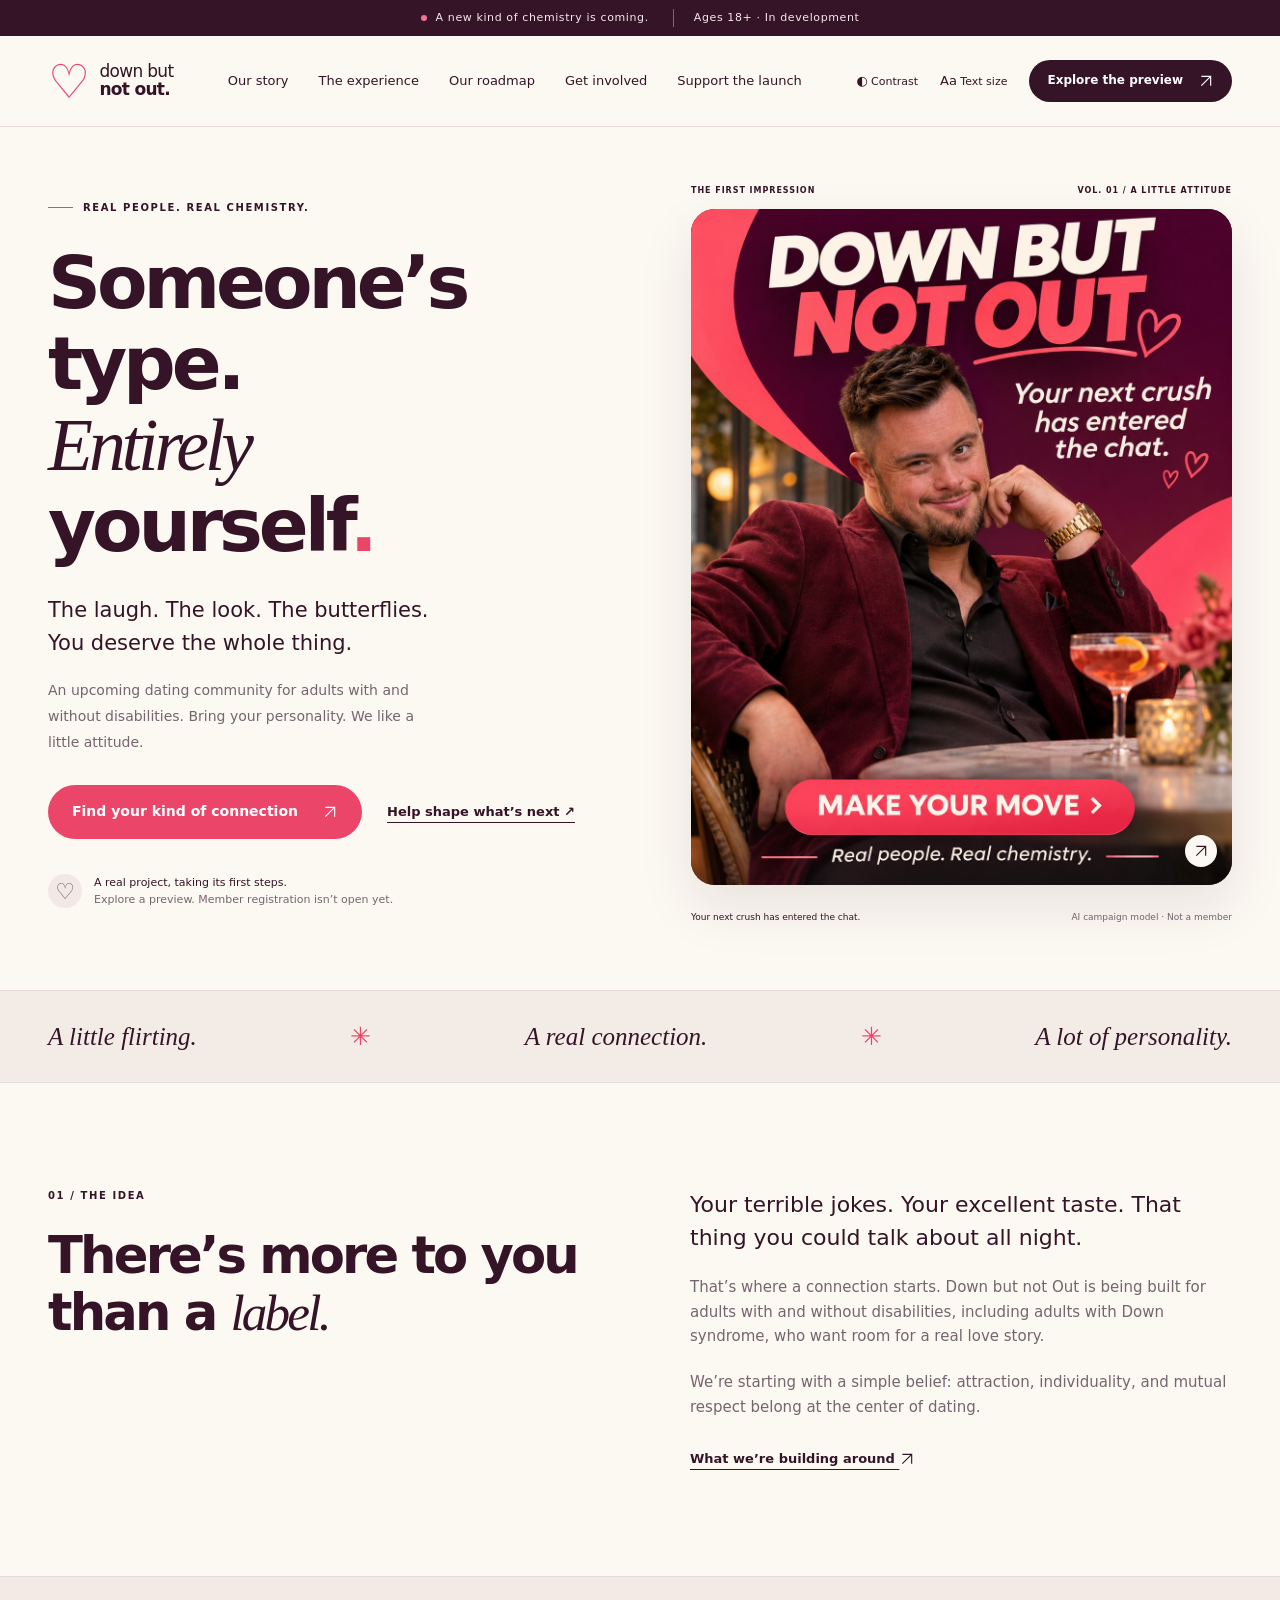
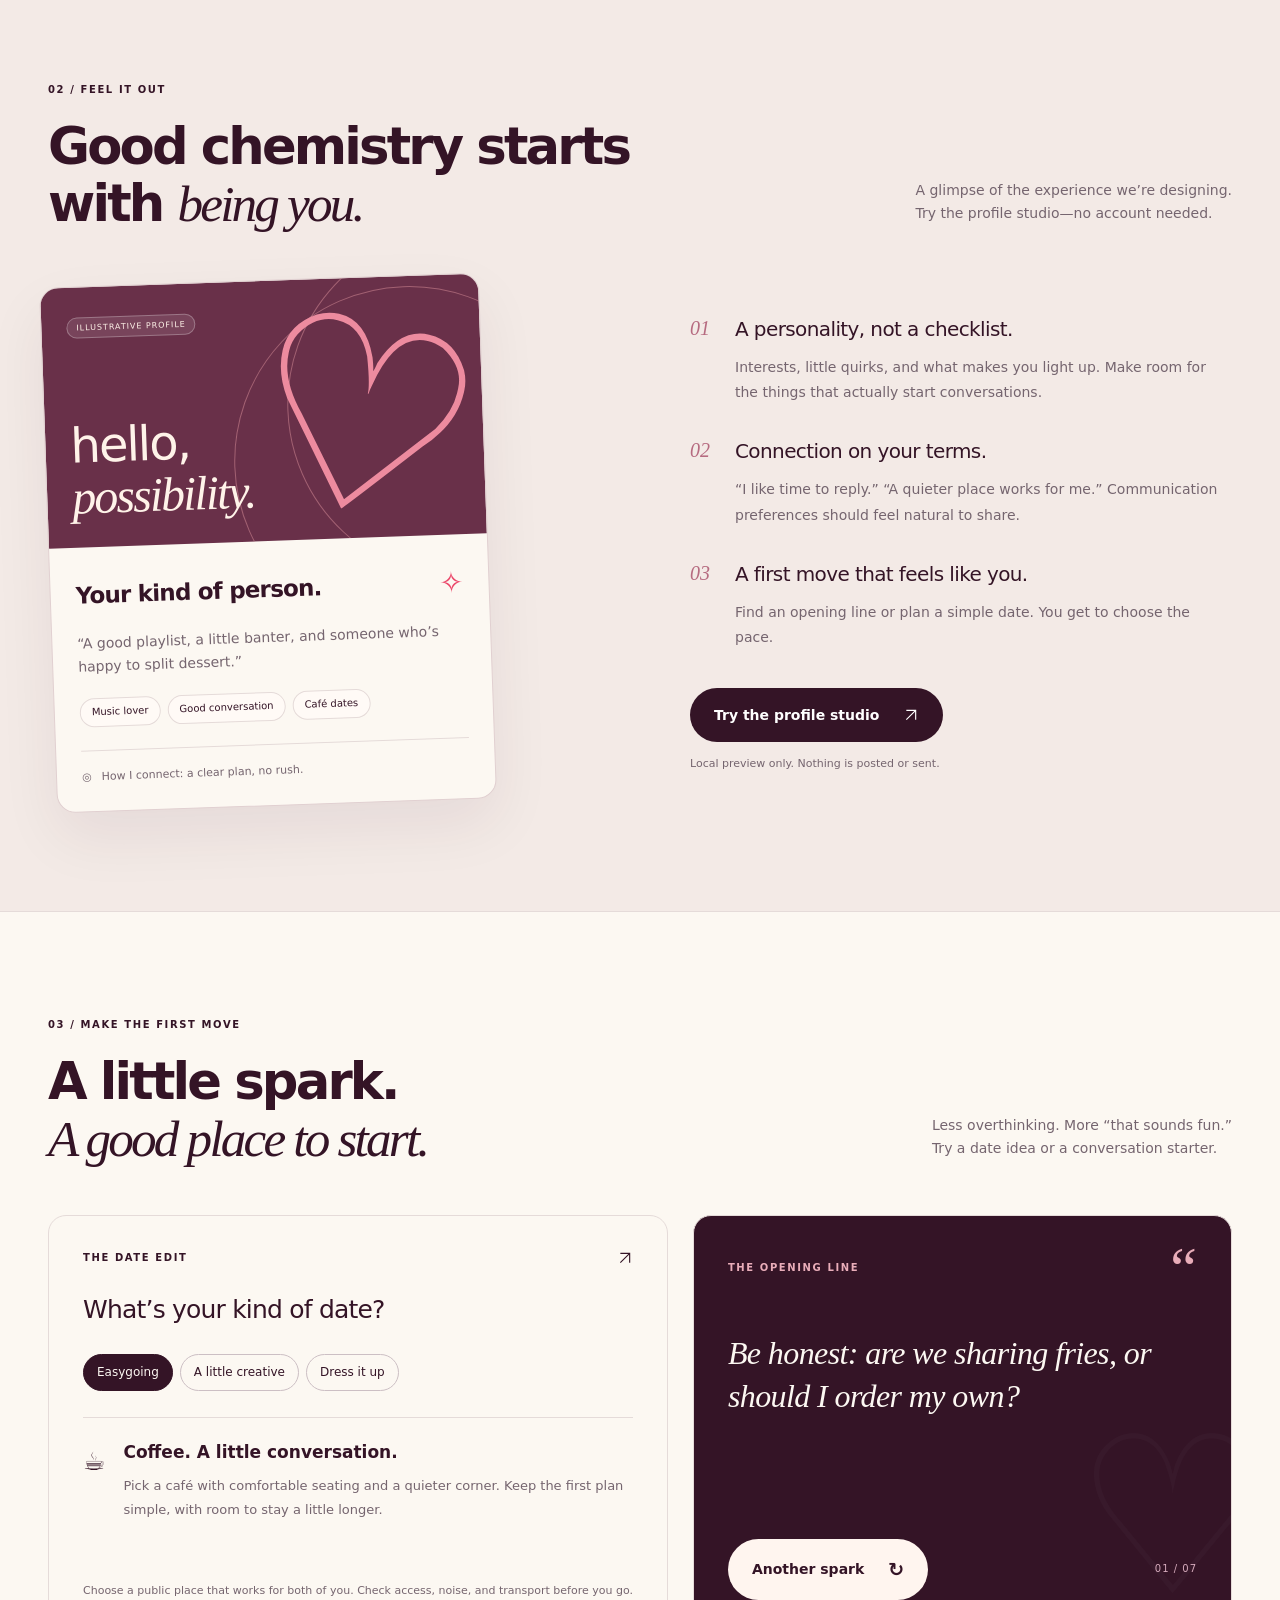
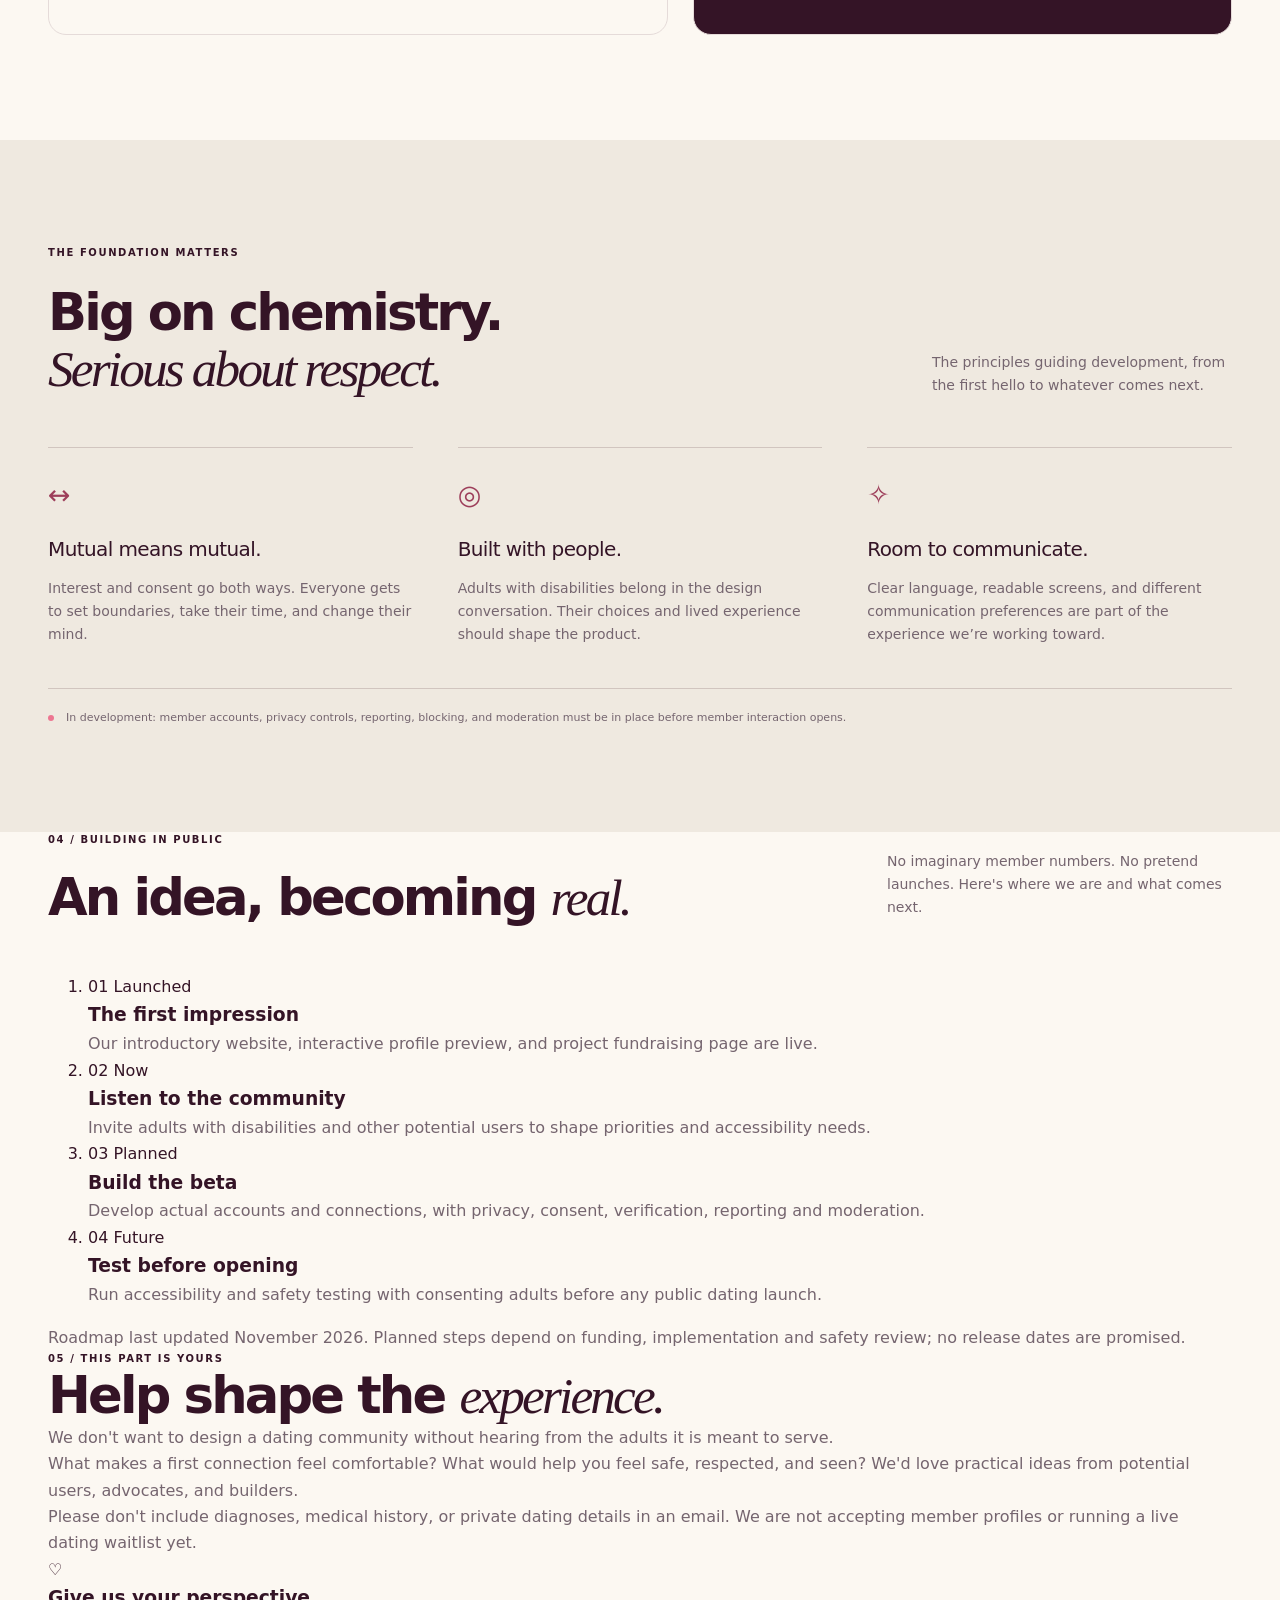
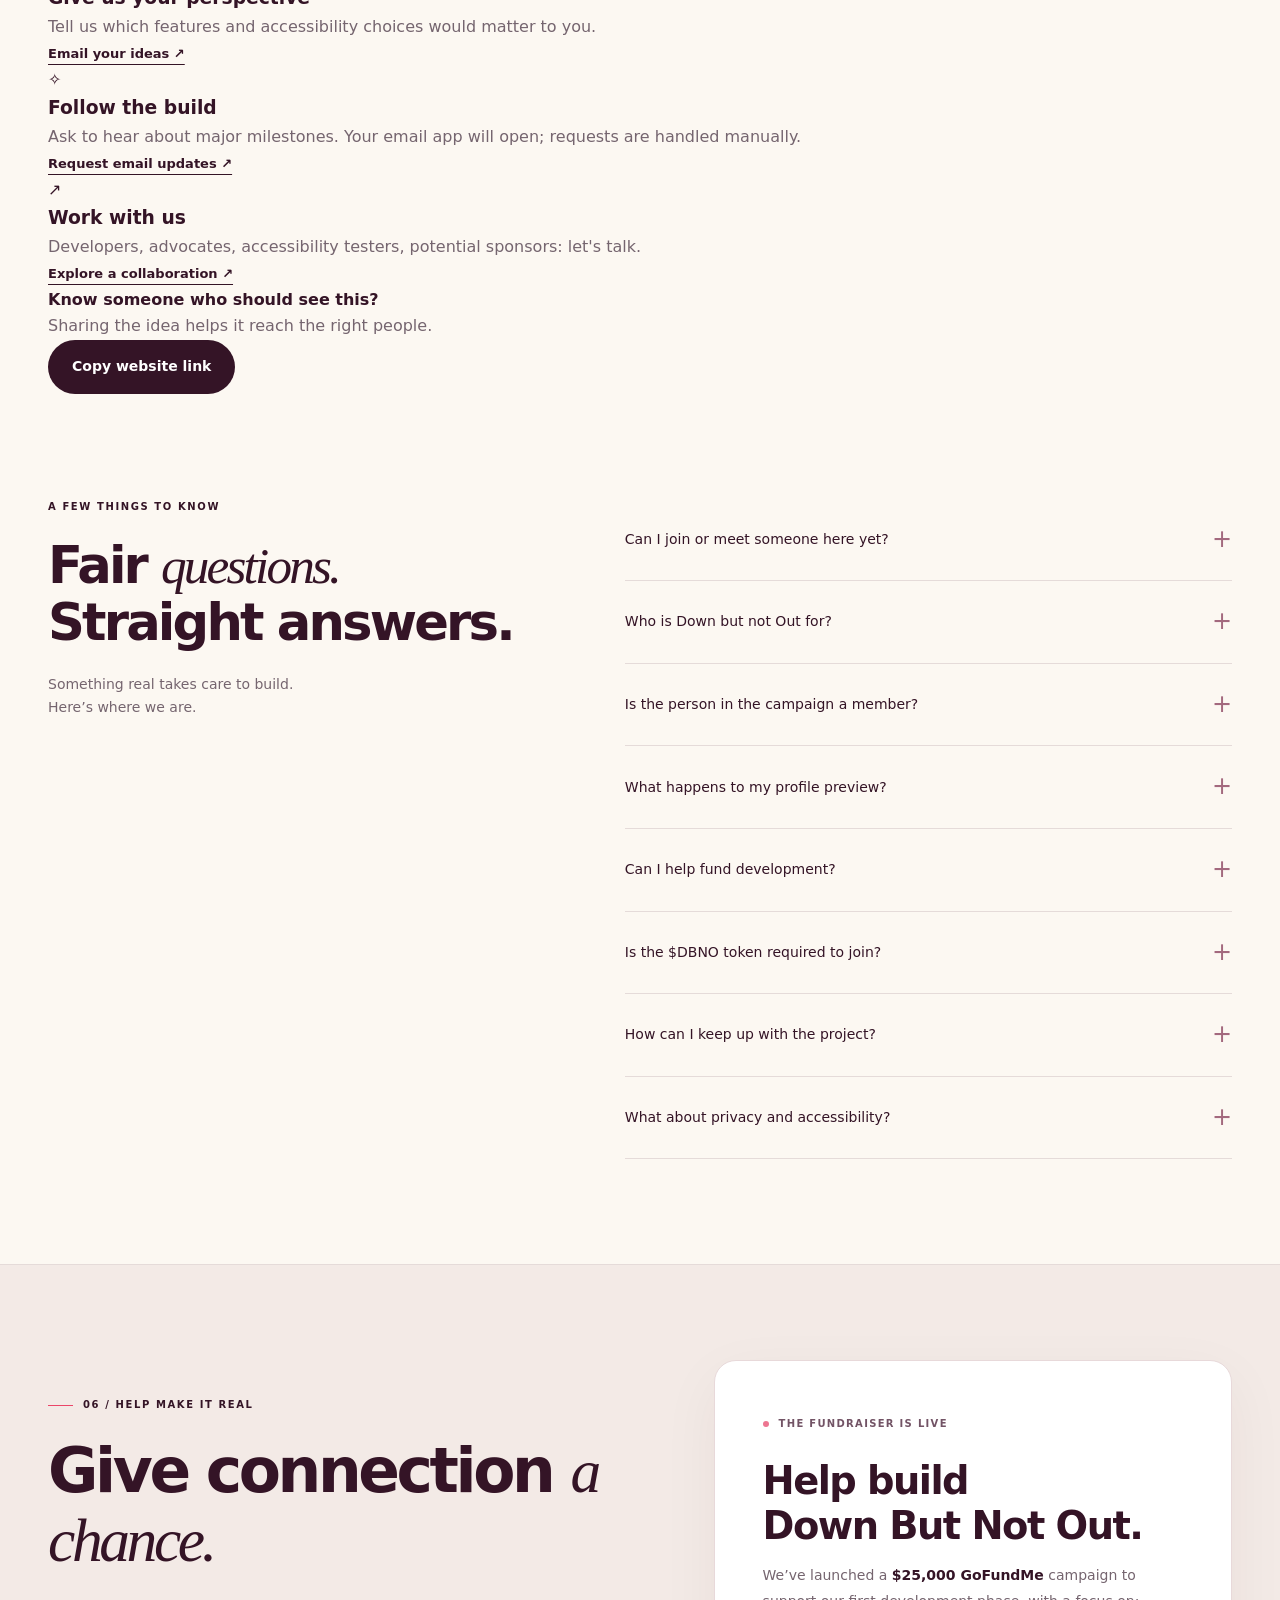
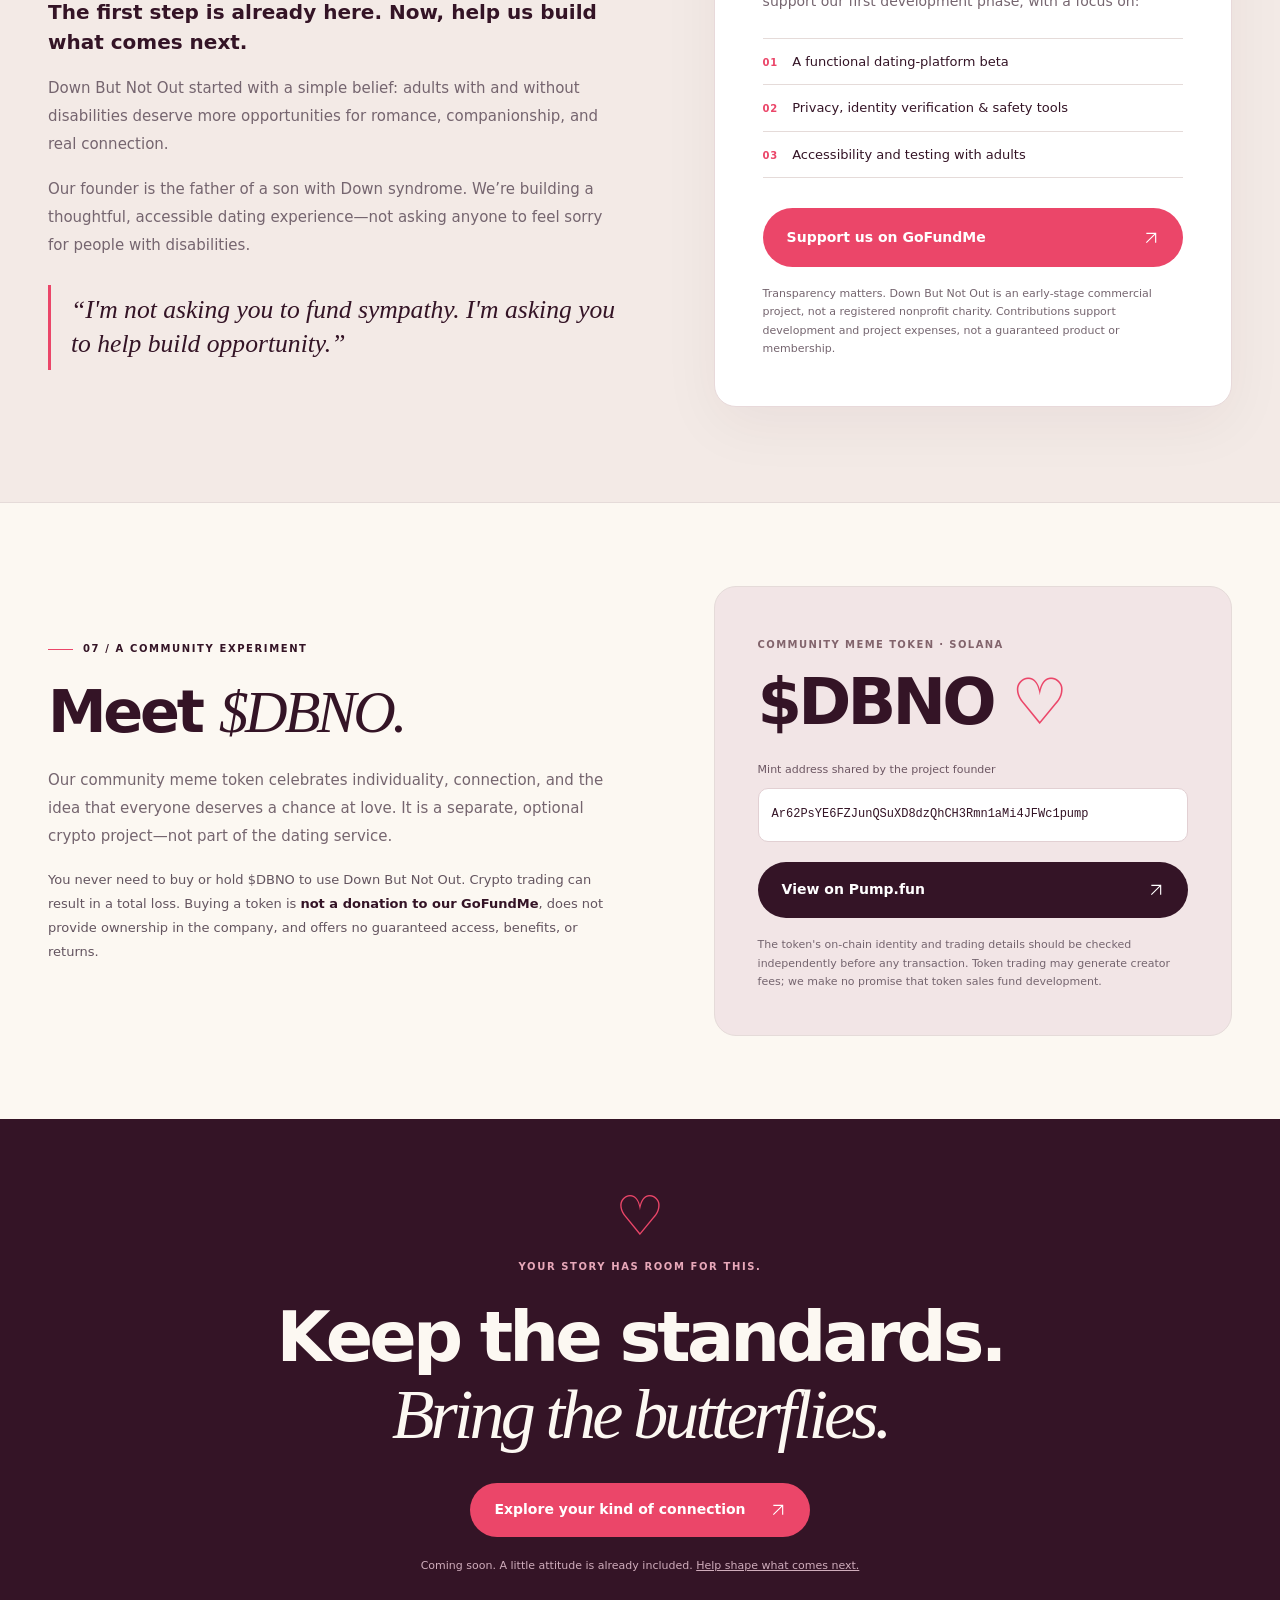
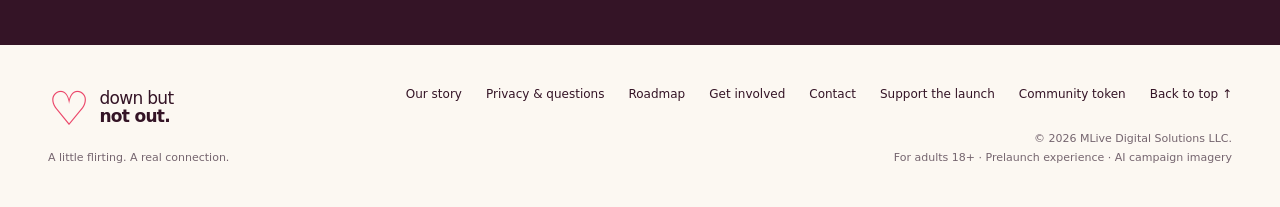
==== commit 5dd5886f: "Add roadmap, community contact, accessible preview improvements" ====
--- a/index.html
+++ b/index.html
@@ -4,26 +4,56 @@
 <meta charset="utf-8"><meta name="viewport" content="width=device-width,initial-scale=1"><meta name="theme-color" content="#341426">
 <title>Down but not Out — Someone's type. Entirely yourself.</title>
 <meta name="description" content="A little flirting. A real connection. Discover Down but not Out, an upcoming dating community for adults with and without disabilities.">
-<meta property="og:title" content="Down but not Out — Your next crush has entered the chat."><meta property="og:description" content="Someone’s type. Entirely yourself. An upcoming inclusive dating community for adults 18+."><meta property="og:type" content="website"><meta property="og:image" content="https://egoshiftlabs.github.io/down-but-not-out/assets/campaign.jpeg">
-<link rel="icon" href="assets/heart.svg" type="image/svg+xml"><link rel="stylesheet" href="styles.css?v=20261116-4"><script src="app.js?v=20261116-2" defer></script>
+<meta property="og:title" content="Down but not Out — Your next crush has entered the chat."><meta property="og:description" content="Someone’s type. Entirely yourself. An upcoming inclusive dating community for adults 18+."><meta property="og:type" content="website"><meta property="og:url" content="https://egoshiftlabs.github.io/down-but-not-out/"><meta name="twitter:card" content="summary_large_image"><meta name="twitter:title" content="Down But Not Out — Different abilities. Same butterflies."><meta name="twitter:description" content="An inclusive dating platform in development. Help shape what comes next."><meta property="og:image" content="https://egoshiftlabs.github.io/down-but-not-out/assets/campaign.jpeg">
+<meta name="color-scheme" content="light"><link rel="icon" href="assets/heart.svg" type="image/svg+xml"><link rel="stylesheet" href="styles.css?v=20261116-5"><script src="app.js?v=20261116-5" defer></script>
 </head>
 <body>
 <a class="skip" href="#main">Skip to content</a>
 <div class="announcement"><span class="status-dot"></span>A new kind of chemistry is coming.<span class="announcement-end">Ages 18+ · In development</span></div>
-<header class="header"><div class="container nav-row"><a href="./" class="brand" aria-label="Down but not Out home"><span class="brand-icon" aria-hidden="true">♡</span><span>down but<br><strong>not out.</strong></span></a><nav class="desktop-nav" aria-label="Main navigation"><a href="#vision">Our story</a><a href="#experience">The experience</a><a href="#date-lab">Date inspiration</a><a href="#support">Support the launch</a><a href="#community-token">Community token</a></nav><div class="header-actions"><button class="text-button" id="reading-toggle" type="button" aria-pressed="false" aria-label="Larger text">Aa<span class="reading-label"> Text size</span></button><button class="button small dark" data-open-profile>Explore the preview <svg class="arrow-icon" viewBox="0 0 24 24" aria-hidden="true"><path d="M5 19 19 5M5 5h14v14"/></svg></button></div></div></header>
+<header class="header"><div class="container nav-row"><a href="./" class="brand" aria-label="Down but not Out home"><span class="brand-icon" aria-hidden="true">♡</span><span>down but<br><strong>not out.</strong></span></a><nav class="desktop-nav" aria-label="Main navigation"><a href="#vision">Our story</a><a href="#experience">The experience</a><a href="#roadmap">Our roadmap</a><a href="#get-involved">Get involved</a><a href="#support">Support the launch</a></nav><div class="header-actions"><button class="text-button" id="contrast-toggle" type="button" aria-pressed="false" aria-label="High contrast mode">◐<span class="reading-label"> Contrast</span></button><button class="text-button" id="reading-toggle" type="button" aria-pressed="false" aria-label="Larger text">Aa<span class="reading-label"> Text size</span></button><button class="button small dark" data-open-profile>Explore the preview <svg class="arrow-icon" viewBox="0 0 24 24" aria-hidden="true"><path d="M5 19 19 5M5 5h14v14"/></svg></button></div></div></header>
 <main id="main">
-<section class="hero container"><div class="hero-copy"><div class="eyebrow"><span class="little-line"></span>Real people. Real chemistry.</div><h1>Someone’s type.<br><em>Entirely</em> <br>yourself<span class="coral">.</span></h1><p class="lead">The laugh. The look. The butterflies.<br>You deserve the whole thing.</p><p class="hero-description">An upcoming dating community for adults with and without disabilities. Bring your personality. We like a little attitude.</p><div class="hero-actions"><button class="button primary" data-open-profile>Find your kind of connection <svg class="arrow-icon" viewBox="0 0 24 24" aria-hidden="true"><path d="M5 19 19 5M5 5h14v14"/></svg></button><a class="underlined" href="#support">Help us build this ↗</a></div><div class="hero-footnote"><span class="mini-heart" aria-hidden="true">♡</span><p>A real project, taking its first steps.<br><span>Explore a preview. Member registration isn’t open yet.</span></p></div></div><div class="hero-visual"><div class="image-topline"><span>THE FIRST IMPRESSION</span><span>VOL. 01 / A LITTLE ATTITUDE</span></div><button class="campaign-image" id="campaign-open" aria-label="View the full Down but not Out campaign image"><img src="assets/campaign.jpeg" alt="Our fictional adult campaign model with Down syndrome, dressed in burgundy at a café. The poster reads: Your next crush has entered the chat." width="1122" height="1402" fetchpriority="high"><span class="image-expand" aria-hidden="true"><svg class="arrow-icon" viewBox="0 0 24 24" aria-hidden="true"><path d="M5 19 19 5M5 5h14v14"/></svg></span></button><div class="image-caption"><span>Your next crush has entered the chat.</span><span>AI campaign model · Not a member</span></div></div></section>
+<section class="hero container"><div class="hero-copy"><div class="eyebrow"><span class="little-line"></span>Real people. Real chemistry.</div><h1>Someone’s type.<br><em>Entirely</em> <br>yourself<span class="coral">.</span></h1><p class="lead">The laugh. The look. The butterflies.<br>You deserve the whole thing.</p><p class="hero-description">An upcoming dating community for adults with and without disabilities. Bring your personality. We like a little attitude.</p><div class="hero-actions"><button class="button primary" data-open-profile>Find your kind of connection <svg class="arrow-icon" viewBox="0 0 24 24" aria-hidden="true"><path d="M5 19 19 5M5 5h14v14"/></svg></button><a class="underlined" href="#get-involved">Help shape what’s next ↗</a></div><div class="hero-footnote"><span class="mini-heart" aria-hidden="true">♡</span><p>A real project, taking its first steps.<br><span>Explore a preview. Member registration isn’t open yet.</span></p></div></div><div class="hero-visual"><div class="image-topline"><span>THE FIRST IMPRESSION</span><span>VOL. 01 / A LITTLE ATTITUDE</span></div><button class="campaign-image" id="campaign-open" aria-label="View the full Down but not Out campaign image"><img src="assets/campaign.jpeg" alt="Our fictional adult campaign model with Down syndrome, dressed in burgundy at a café. The poster reads: Your next crush has entered the chat." width="1122" height="1402" fetchpriority="high"><span class="image-expand" aria-hidden="true"><svg class="arrow-icon" viewBox="0 0 24 24" aria-hidden="true"><path d="M5 19 19 5M5 5h14v14"/></svg></span></button><div class="image-caption"><span>Your next crush has entered the chat.</span><span>AI campaign model · Not a member</span></div></div></section>
 <div class="manifesto-strip"><div class="container"><span>A little flirting.</span><span class="spark" aria-hidden="true">✳</span><span>A real connection.</span><span class="spark" aria-hidden="true">✳</span><span>A lot of personality.</span></div></div>
 <section id="vision" class="section container vision"><div><div class="eyebrow">01 / The idea</div><h2>There’s more to you<br>than a <em>label.</em></h2></div><div class="vision-copy"><p class="large-copy">Your terrible jokes. Your excellent taste. That thing you could talk about all night.</p><p>That’s where a connection starts. Down but not Out is being built for adults with and without disabilities, including adults with Down syndrome, who want room for a real love story.</p><p>We’re starting with a simple belief: attraction, individuality, and mutual respect belong at the center of dating.</p><a class="underlined" href="#principles">What we’re building around <svg class="arrow-icon" viewBox="0 0 24 24" aria-hidden="true"><path d="M5 19 19 5M5 5h14v14"/></svg></a></div></section>
 <section id="experience" class="experience"><div class="container section"><div class="section-heading"><div><div class="eyebrow">02 / Feel it out</div><h2>Good chemistry starts<br>with <em>being you.</em></h2></div><p>A glimpse of the experience we’re designing.<br>Try the profile studio—no account needed.</p></div><div class="experience-grid"><div class="profile-card"><div class="profile-art"><div class="art-orbit orbit-one"></div><div class="art-orbit orbit-two"></div><div class="profile-monogram" aria-hidden="true">♡</div><span class="demo-pill">ILLUSTRATIVE PROFILE</span><span class="profile-word">hello,<br><em>possibility.</em></span></div><div class="profile-content"><div class="profile-title"><h3>Your kind of person.</h3><span aria-hidden="true">✧</span></div><p>“A good playlist, a little banter, and someone who’s happy to split dessert.”</p><div class="chips"><span>Music lover</span><span>Good conversation</span><span>Café dates</span></div><div class="profile-note"><span aria-hidden="true">◎</span> How I connect: a clear plan, no rush.</div></div></div><div class="experience-steps"><article><span class="step-num">01</span><div><h3>A personality, not a checklist.</h3><p>Interests, little quirks, and what makes you light up. Make room for the things that actually start conversations.</p></div></article><article><span class="step-num">02</span><div><h3>Connection on your terms.</h3><p>“I like time to reply.” “A quieter place works for me.” Communication preferences should feel natural to share.</p></div></article><article><span class="step-num">03</span><div><h3>A first move that feels like you.</h3><p>Find an opening line or plan a simple date. You get to choose the pace.</p></div></article><button class="button dark" data-open-profile>Try the profile studio <svg class="arrow-icon" viewBox="0 0 24 24" aria-hidden="true"><path d="M5 19 19 5M5 5h14v14"/></svg></button><p class="micro">Local preview only. Nothing is posted or sent.</p></div></div></div></section>
 <section id="date-lab" class="section container"><div class="section-heading"><div><div class="eyebrow">03 / Make the first move</div><h2>A little spark.<br><em>A good place to start.</em></h2></div><p>Less overthinking. More “that sounds fun.”<br>Try a date idea or a conversation starter.</p></div><div class="lab-grid"><article class="date-card"><div class="card-kicker"><span class="eyebrow">THE DATE EDIT</span><svg class="arrow-icon" viewBox="0 0 24 24" aria-hidden="true"><path d="M5 19 19 5M5 5h14v14"/></svg></div><h3>What’s your kind of date?</h3><div class="choice-group" role="group" aria-label="Choose a date style"><button type="button" class="choice active" aria-pressed="true" data-vibe="easy">Easygoing</button><button type="button" class="choice" aria-pressed="false" data-vibe="creative">A little creative</button><button type="button" class="choice" aria-pressed="false" data-vibe="dressy">Dress it up</button></div><div class="date-result" aria-live="polite" aria-atomic="true"><span id="date-icon" aria-hidden="true">☕</span><div><h4 id="date-title">Coffee. A little conversation.</h4><p id="date-copy">Pick a café with comfortable seating and a quieter corner. Keep the first plan simple, with room to stay a little longer.</p></div></div><p class="micro">Choose a public place that works for both of you. Check access, noise, and transport before you go.</p></article><article class="ice-card"><div class="card-kicker"><span class="eyebrow">THE OPENING LINE</span><span aria-hidden="true">“</span></div><p class="opener" id="opener" aria-live="polite" aria-atomic="true">Be honest: are we sharing fries, or should I order my own?</p><div class="ice-actions"><button type="button" class="button light" id="next-opener">Another spark <span aria-hidden="true">↻</span></button><span id="opener-count">01 / 07</span></div></article></div></section>
 <section id="principles" class="principles"><div class="container section"><div class="eyebrow">The foundation matters</div><div class="principle-heading"><h2>Big on chemistry.<br><em>Serious about respect.</em></h2><p>The principles guiding development, from the first hello to whatever comes next.</p></div><div class="principle-grid"><article><span aria-hidden="true">↔</span><h3>Mutual means mutual.</h3><p>Interest and consent go both ways. Everyone gets to set boundaries, take their time, and change their mind.</p></article><article><span aria-hidden="true">◎</span><h3>Built with people.</h3><p>Adults with disabilities belong in the design conversation. Their choices and lived experience should shape the product.</p></article><article><span aria-hidden="true">✧</span><h3>Room to communicate.</h3><p>Clear language, readable screens, and different communication preferences are part of the experience we’re working toward.</p></article></div><div class="development-note"><span class="status-dot"></span><p>In development: member accounts, privacy controls, reporting, blocking, and moderation must be in place before member interaction opens.</p></div></div></section>
-<section class="section container faq-section" id="questions"><div><div class="eyebrow">A few things to know</div><h2>Fair <em>questions.</em><br>Straight answers.</h2><p>Something real takes care to build.<br>Here’s where we are.</p></div><div class="faq-list"><details><summary>Can I join or meet someone here yet?<span aria-hidden="true">+</span></summary><p>Not yet. This is a live introduction and interactive product preview. There are no real member profiles, accounts, matching, or private messages. The profile studio lets you explore the idea without signing up.</p></details><details><summary>Who is Down but not Out for?<span aria-hidden="true">+</span></summary><p>Adults 18 and older with and without disabilities who want genuine, consensual romantic connections. Adults with Down syndrome are part of the community we want to serve. Each person’s preferences, individuality, and choices come first.</p></details><details><summary>Is the person in the campaign a member?<span aria-hidden="true">+</span></summary><p>No. The campaign features a fictional, AI-generated adult model. The image represents our creative direction. It is not a member profile or testimonial.</p></details><details><summary>What happens to my profile preview?<span aria-hidden="true">+</span></summary><p>It stays in this page’s memory while you explore. We don’t submit it to a server or save it to your browser’s storage. Reset it in the studio or refresh the page to clear it. Please use a nickname and avoid private information.</p></details><details><summary>Can I help fund development?<span aria-hidden="true">+</span></summary><p>Yes. Our independent <a href="https://gofund.me/b87da9d8b" target="_blank" rel="noopener noreferrer">GoFundMe campaign</a> supports the next stage of the platform, including accessibility, safety, and early beta development. This is a commercial startup project, not a nonprofit charity.</p></details><details><summary>Is the $DBNO token required to join?<span aria-hidden="true">+</span></summary><p>No. $DBNO is a separate speculative meme token. There is no token requirement to access the future dating platform, and token purchases are not donations. Our official development fundraiser is linked in the support section.</p></details><details><summary>How can I keep up with the project?<span aria-hidden="true">+</span></summary><p>Bookmark this page and check back for development updates. Email registration isn’t available yet—we’ll add it when a proper signup and privacy process is ready.</p></details><details><summary>What about privacy and accessibility?<span aria-hidden="true">+</span></summary><p>This preview has no analytics, advertising trackers, or signup collection. GitHub Pages, our host, may process technical connection information. The page includes keyboard-friendly controls, a larger-text option, and reduced-motion support. A full member privacy policy and moderation process will be needed before member services open.</p></details></div></section>
+
+<section id="roadmap" class="roadmap-section" aria-labelledby="roadmap-title">
+  <div class="container">
+    <div class="section-heading"><div><div class="eyebrow">04 / Building in public</div><h2 id="roadmap-title">An idea, becoming <em>real.</em></h2></div><p>No imaginary member numbers. No pretend launches. Here's where we are and what comes next.</p></div>
+    <ol class="roadmap-grid">
+      <li class="roadmap-item"><span class="roadmap-step">01 <span class="roadmap-state done">Launched</span></span><h3>The first impression</h3><p>Our introductory website, interactive profile preview, and project fundraising page are live.</p></li>
+      <li class="roadmap-item"><span class="roadmap-step">02 <span class="roadmap-state active">Now</span></span><h3>Listen to the community</h3><p>Invite adults with disabilities and other potential users to shape priorities and accessibility needs.</p></li>
+      <li class="roadmap-item"><span class="roadmap-step">03 <span class="roadmap-state">Planned</span></span><h3>Build the beta</h3><p>Develop actual accounts and connections, with privacy, consent, verification, reporting and moderation.</p></li>
+      <li class="roadmap-item"><span class="roadmap-step">04 <span class="roadmap-state">Future</span></span><h3>Test before opening</h3><p>Run accessibility and safety testing with consenting adults before any public dating launch.</p></li>
+    </ol>
+    <p class="roadmap-note">Roadmap last updated November 2026. Planned steps depend on funding, implementation and safety review; no release dates are promised.</p>
+  </div>
+</section>
+<section class="community-section" id="get-involved" aria-labelledby="community-title">
+  <div class="container community-layout">
+    <div class="community-intro">
+      <div class="eyebrow">05 / This part is yours</div>
+      <h2 id="community-title">Help shape the <em>experience.</em></h2>
+      <p class="community-lead">We don't want to design a dating community without hearing from the adults it is meant to serve.</p>
+      <p>What makes a first connection feel comfortable? What would help you feel safe, respected, and seen? We'd love practical ideas from potential users, advocates, and builders.</p>
+      <p class="community-note">Please don't include diagnoses, medical history, or private dating details in an email. We are not accepting member profiles or running a live dating waitlist yet.</p>
+    </div>
+    <div class="community-actions">
+      <article class="community-action"><span class="community-action-icon" aria-hidden="true">♡</span><h3>Give us your perspective</h3><p>Tell us which features and accessibility choices would matter to you.</p><a class="underlined" href="mailto:egoshiftlabs@gmail.com?subject=Down%20But%20Not%20Out%20-%20Community%20feedback">Email your ideas ↗</a></article>
+      <article class="community-action"><span class="community-action-icon" aria-hidden="true">✧</span><h3>Follow the build</h3><p>Ask to hear about major milestones. Your email app will open; requests are handled manually.</p><a class="underlined" href="mailto:egoshiftlabs@gmail.com?subject=Down%20But%20Not%20Out%20-%20Launch%20updates&body=Hello%2C%0A%0AI%27d%20like%20to%20receive%20occasional%20updates%20about%20Down%20But%20Not%20Out.%20Please%20reply%20when%20updates%20are%20available.%0A%0A">Request email updates ↗</a></article>
+      <article class="community-action"><span class="community-action-icon" aria-hidden="true">↗</span><h3>Work with us</h3><p>Developers, advocates, accessibility testers, potential sponsors: let's talk.</p><a class="underlined" href="mailto:egoshiftlabs@gmail.com?subject=Down%20But%20Not%20Out%20-%20Collaboration">Explore a collaboration ↗</a></article>
+      <div class="community-share"><div><strong>Know someone who should see this?</strong><p>Sharing the idea helps it reach the right people.</p></div><button class="button dark" id="copy-site-link" type="button">Copy website link</button><span id="share-feedback" role="status" class="micro"></span></div>
+    </div>
+  </div>
+</section>
+<section class="section container faq-section" id="questions"><div><div class="eyebrow">A few things to know</div><h2>Fair <em>questions.</em><br>Straight answers.</h2><p>Something real takes care to build.<br>Here’s where we are.</p></div><div class="faq-list"><details><summary>Can I join or meet someone here yet?<span aria-hidden="true">+</span></summary><p>Not yet. This is a live introduction and interactive product preview. There are no real member profiles, accounts, matching, or private messages. The profile studio lets you explore the idea without signing up.</p></details><details><summary>Who is Down but not Out for?<span aria-hidden="true">+</span></summary><p>Adults 18 and older with and without disabilities who want genuine, consensual romantic connections. Adults with Down syndrome are part of the community we want to serve. Each person’s preferences, individuality, and choices come first.</p></details><details><summary>Is the person in the campaign a member?<span aria-hidden="true">+</span></summary><p>No. The campaign features a fictional, AI-generated adult model. The image represents our creative direction. It is not a member profile or testimonial.</p></details><details><summary>What happens to my profile preview?<span aria-hidden="true">+</span></summary><p>It stays in this page’s memory while you explore. We don’t submit it to a server or save it to your browser’s storage. Reset it in the studio or refresh the page to clear it. Please use a nickname and avoid private information.</p></details><details><summary>Can I help fund development?<span aria-hidden="true">+</span></summary><p>Yes. Our independent <a href="https://gofund.me/b87da9d8b" target="_blank" rel="noopener noreferrer">GoFundMe campaign</a> supports the next stage of the platform, including accessibility, safety, and early beta development. This is a commercial startup project, not a nonprofit charity.</p></details><details><summary>Is the $DBNO token required to join?<span aria-hidden="true">+</span></summary><p>No. $DBNO is a separate speculative meme token. There is no token requirement to access the future dating platform, and token purchases are not donations. Our official development fundraiser is linked in the support section.</p></details><details><summary>How can I keep up with the project?<span aria-hidden="true">+</span></summary><p>Use the <a href="mailto:egoshiftlabs@gmail.com?subject=Down%20But%20Not%20Out%20-%20Launch%20updates&body=Hello%2C%0A%0AI%27d%20like%20to%20receive%20occasional%20updates%20about%20Down%20But%20Not%20Out.%20Please%20reply%20when%20updates%20are%20available.%0A%0A">Request email updates</a> link to open your email app and send our team a message, or bookmark the public roadmap on this page. This is a manual email request, not an automated signup or confirmed place on a waitlist.</p></details><details><summary>What about privacy and accessibility?<span aria-hidden="true">+</span></summary><p>This website has no advertising trackers or embedded signup collection. GitHub Pages, our host, may process connection information. The text-size and high-contrast choices are saved only in your browser; sample profile entries are not saved or sent. Contacting us by email shares what you choose to send with our team and your email provider. Please do not include diagnoses or other sensitive details in feedback messages. Full member privacy and moderation processes are needed before dating features open.</p></details></div></section>
 
 <section id="support" class="support-section" aria-labelledby="support-title">
   <div class="container support-layout">
     <div class="support-copy">
-      <div class="eyebrow"><span class="little-line"></span>04 / Help make it real</div>
+      <div class="eyebrow"><span class="little-line"></span>06 / Help make it real</div>
       <h2 id="support-title">Give connection <em>a chance.</em></h2>
       <p class="support-lead">The first step is already here. Now, help us build what comes next.</p>
       <p>Down But Not Out started with a simple belief: adults with and without disabilities deserve more opportunities for romance, companionship, and real connection.</p>
@@ -48,7 +78,7 @@
 <section class="token-section" id="community-token" aria-labelledby="community-token-title">
   <div class="container token-layout">
     <div class="token-copy">
-      <div class="eyebrow"><span class="little-line"></span>05 / A community experiment</div>
+      <div class="eyebrow"><span class="little-line"></span>07 / A community experiment</div>
       <h2 id="community-token-title">Meet <em>$DBNO.</em></h2>
       <p>Our community meme token celebrates individuality, connection, and the idea that everyone deserves a chance at love. It is a separate, optional crypto project—not part of the dating service.</p>
       <p class="token-caution">You never need to buy or hold $DBNO to use Down But Not Out. Crypto trading can result in a total loss. Buying a token is <strong>not a donation to our GoFundMe</strong>, does not provide ownership in the company, and offers no guaranteed access, benefits, or returns.</p>
@@ -63,9 +93,9 @@
     </div>
   </div>
 </section>
-<section class="closing"><div class="container"><span class="closing-heart" aria-hidden="true">♡</span><div class="eyebrow">Your story has room for this.</div><h2>Keep the standards.<br><em>Bring the butterflies.</em></h2><button class="button primary" data-open-profile>Explore your kind of connection <svg class="arrow-icon" viewBox="0 0 24 24" aria-hidden="true"><path d="M5 19 19 5M5 5h14v14"/></svg></button><p>Coming soon. A little attitude is already included.</p></div></section>
+<section class="closing"><div class="container"><span class="closing-heart" aria-hidden="true">♡</span><div class="eyebrow">Your story has room for this.</div><h2>Keep the standards.<br><em>Bring the butterflies.</em></h2><button class="button primary" data-open-profile>Explore your kind of connection <svg class="arrow-icon" viewBox="0 0 24 24" aria-hidden="true"><path d="M5 19 19 5M5 5h14v14"/></svg></button><p>Coming soon. A little attitude is already included. <a href="#get-involved">Help shape what comes next.</a></p></div></section>
 </main>
-<footer class="container footer"><div><a href="./" class="brand"><span class="brand-icon" aria-hidden="true">♡</span><span>down but<br><strong>not out.</strong></span></a><p>A little flirting. A real connection.</p></div><div class="footer-right"><div class="footer-links"><a href="#vision">Our story</a><a href="#questions">Privacy & questions</a><a href="#support">Support the launch</a><a href="#community-token">Community token</a><a href="#main">Back to top ↑</a></div><p>© 2026 MLive Digital Solutions LLC.<br>For adults 18+ · Prelaunch experience · AI campaign imagery</p></div></footer>
-<dialog id="profile-dialog" aria-labelledby="studio-title"><div class="dialog-header"><span class="eyebrow">PROFILE STUDIO / INTERACTIVE PREVIEW</span><button class="close-button" data-close aria-label="Close profile studio">×</button></div><div class="studio-layout"><form id="profile-form"><h2 id="studio-title">A little more <em>you.</em></h2><p class="studio-intro">Try a profile concept. This is a private preview, not a member signup.</p><label for="nickname">A nickname <span>Optional · 24 characters max</span></label><input id="nickname" name="nickname" maxlength="24" placeholder="What should we call you?" autocomplete="off"><fieldset><legend>What lights you up? <span>Choose up to 3</span></legend><div class="studio-chips" id="interest-options"><button type="button" aria-pressed="false">Music</button><button type="button" aria-pressed="false">Good food</button><button type="button" aria-pressed="false">Movies</button><button type="button" aria-pressed="false">Art</button><button type="button" aria-pressed="false">The outdoors</button><button type="button" aria-pressed="false">Dancing</button><button type="button" aria-pressed="false">Gaming</button><button type="button" aria-pressed="false">Travel</button></div><span id="interest-status" class="micro" role="status"></span></fieldset><label for="connection">How do you like to connect?</label><select id="connection"><option>A clear plan, no rush.</option>I like time to reply.</option>I prefer a quieter place.</option>Good conversation comes first.</option>Let’s start with a shared interest.</option></select><label for="bio">Your conversation starter <span>Optional · 140 characters max</span></label><textarea id="bio" maxlength="140" rows="3" placeholder="My ideal Sunday includes…"></textarea><div class="studio-actions"><button class="button dark" type="submit">Update my preview <svg class="arrow-icon" viewBox="0 0 24 24" aria-hidden="true"><path d="M5 19 19 5M5 5h14v14"/></svg></button><button class="text-button" type="reset">Reset</button></div><p class="micro">Use a nickname. Avoid private details. Nothing is posted or saved.</p></form><div class="studio-preview"><span class="eyebrow">YOUR PREVIEW</span><div class="preview-avatar" id="preview-avatar" aria-hidden="true">♡</div><h3 id="preview-name">Hello, you.</h3><p id="preview-bio">Your personality belongs here.</p><div class="chips" id="preview-interests"><span>Your interests</span></div><div class="preview-connection"><span>HOW I CONNECT</span><p id="preview-connection">A clear plan, no rush.</p></div><p class="preview-status" role="status" id="preview-status">Illustrative preview · Not a public profile</p></div></div></dialog>
+<footer class="container footer"><div><a href="./" class="brand"><span class="brand-icon" aria-hidden="true">♡</span><span>down but<br><strong>not out.</strong></span></a><p>A little flirting. A real connection.</p></div><div class="footer-right"><div class="footer-links"><a href="#vision">Our story</a><a href="#questions">Privacy & questions</a><a href="#roadmap">Roadmap</a><a href="#get-involved">Get involved</a><a href="mailto:egoshiftlabs@gmail.com">Contact</a><a href="#support">Support the launch</a><a href="#community-token">Community token</a><a href="#main">Back to top ↑</a></div><p>© 2026 MLive Digital Solutions LLC.<br>For adults 18+ · Prelaunch experience · AI campaign imagery</p></div></footer>
+<dialog id="profile-dialog" aria-labelledby="studio-title"><div class="dialog-header"><span class="eyebrow">PROFILE STUDIO / INTERACTIVE PREVIEW</span><button class="close-button" data-close aria-label="Close profile studio">×</button></div><div class="studio-layout"><form id="profile-form"><h2 id="studio-title">A little more <em>you.</em></h2><p class="studio-intro">Try a profile concept. This is a private preview, not a member signup.</p><label for="nickname">A nickname <span>Optional · 24 characters max</span></label><input id="nickname" name="nickname" maxlength="24" placeholder="What should we call you?" autocomplete="off"><fieldset><legend>What lights you up? <span>Choose up to 3</span></legend><div class="studio-chips" id="interest-options"><button type="button" aria-pressed="false">Music</button><button type="button" aria-pressed="false">Good food</button><button type="button" aria-pressed="false">Movies</button><button type="button" aria-pressed="false">Art</button><button type="button" aria-pressed="false">The outdoors</button><button type="button" aria-pressed="false">Dancing</button><button type="button" aria-pressed="false">Gaming</button><button type="button" aria-pressed="false">Travel</button><button type="button" aria-pressed="false">Books</button><button type="button" aria-pressed="false">Pets</button><button type="button" aria-pressed="false">Photography</button><button type="button" aria-pressed="false">Sports</button></div><span id="interest-status" class="micro" role="status"></span></fieldset><label for="connection">How do you like to connect?</label><select id="connection"><option>A clear plan, no rush.</option><option>I like time to reply.</option><option>I prefer a quieter place.</option><option>Good conversation comes first.</option><option>Let’s start with a shared interest.</option><option>I prefer to communicate by text first.</option></select><label for="bio">Your conversation starter <span>Optional · 140 characters max</span></label><textarea id="bio" maxlength="140" rows="3" placeholder="My ideal Sunday includes…"></textarea><div class="studio-actions"><button class="button dark" type="submit">Update my preview <svg class="arrow-icon" viewBox="0 0 24 24" aria-hidden="true"><path d="M5 19 19 5M5 5h14v14"/></svg></button><button class="text-button" type="reset">Reset</button></div><p class="micro">Use a nickname. Avoid private details. Your studio entries are not uploaded or saved, and will disappear when you refresh this page.</p></form><div class="studio-preview"><span class="eyebrow">YOUR PREVIEW</span><div class="preview-avatar" id="preview-avatar" aria-hidden="true">♡</div><h3 id="preview-name">Hello, you.</h3><p id="preview-bio">Your personality belongs here.</p><div class="chips" id="preview-interests"><span>Your interests</span></div><div class="preview-connection"><span>HOW I CONNECT</span><p id="preview-connection">A clear plan, no rush.</p></div><div class="preview-tools"><button class="button dark preview-action" type="button" id="example-profile">Try an example</button><button class="button preview-action preview-copy" type="button" id="copy-profile">Copy my preview</button></div><p class="preview-status" role="status" id="preview-status">Illustrative preview · Not a public profile</p></div></div></dialog>
 <dialog id="image-dialog" aria-label="Full campaign image"><button class="close-button" data-close aria-label="Close campaign image">×</button><img src="assets/campaign.jpeg" alt="Down but not Out campaign. Your next crush has entered the chat. Make your move. Real people. Real chemistry." width="1122" height="1402"><p>Fictional AI-generated adult model. Not a member.</p></dialog>
 </body></html>
--- a/styles.css
+++ b/styles.css
@@ -25,3 +25,20 @@
 .support-button{width:100%;justify-content:space-between;min-height:59px;margin-top:6px}
 .support-card .support-disclosure{font-size:11px;line-height:1.65;margin-top:18px;color:var(--muted)}
 @media(max-width:760px){.support-section{padding:64px 0}.support-layout{grid-template-columns:1fr;gap:30px}.support-copy h2{font-size:42px}.support-copy>p{font-size:14px}.support-copy .support-lead{font-size:18px}.support-card{padding:26px}.footer-links{flex-wrap:wrap}}
+
+/* Community meme token: distinct from the GoFundMe fundraiser */
+.token-section{background:var(--cream);padding:83px 0;border-top:1px solid var(--line)}
+.token-layout{display:grid;grid-template-columns:1fr .9fr;gap:clamp(30px,7vw,105px);align-items:center}
+.token-copy h2{font-size:clamp(40px,4.6vw,64px);margin:22px 0}
+.token-copy>p{max-width:590px;font-size:15px;line-height:1.85;margin-bottom:17px}
+.token-copy .token-caution{font-size:13px;color:#63545f}
+.token-copy strong{color:var(--ink)}
+.token-card{border:1px solid var(--line);background:#f2e5e6;border-radius:22px;padding:clamp(24px,3.5vw,43px)}
+.token-label{font-size:10px;letter-spacing:.14em;font-weight:700;color:#82646c}
+.token-card h3{font-size:clamp(42px,5vw,66px);letter-spacing:-.06em;margin:14px 0 26px;line-height:1}
+.token-card h3 span{font-family:var(--serif);font-weight:400;color:var(--coral)}
+.token-card .token-address-label{font-size:11px;color:#6c5662;margin-bottom:9px}
+.token-address{display:block;overflow-wrap:anywhere;word-break:break-all;font-size:12px;line-height:1.8;background:white;border:1px solid #e2d0d3;border-radius:10px;padding:15px 13px;color:var(--ink);user-select:all}
+.token-link{width:100%;justify-content:space-between;min-height:56px;margin-top:20px}
+.token-card .token-footnote{font-size:11px;line-height:1.7;margin-top:18px}
+@media(max-width:760px){.token-section{padding:62px 0}.token-layout{grid-template-columns:1fr;gap:24px}.token-copy h2{font-size:43px}.token-copy>p{font-size:14px}.token-card{padding:26px}}
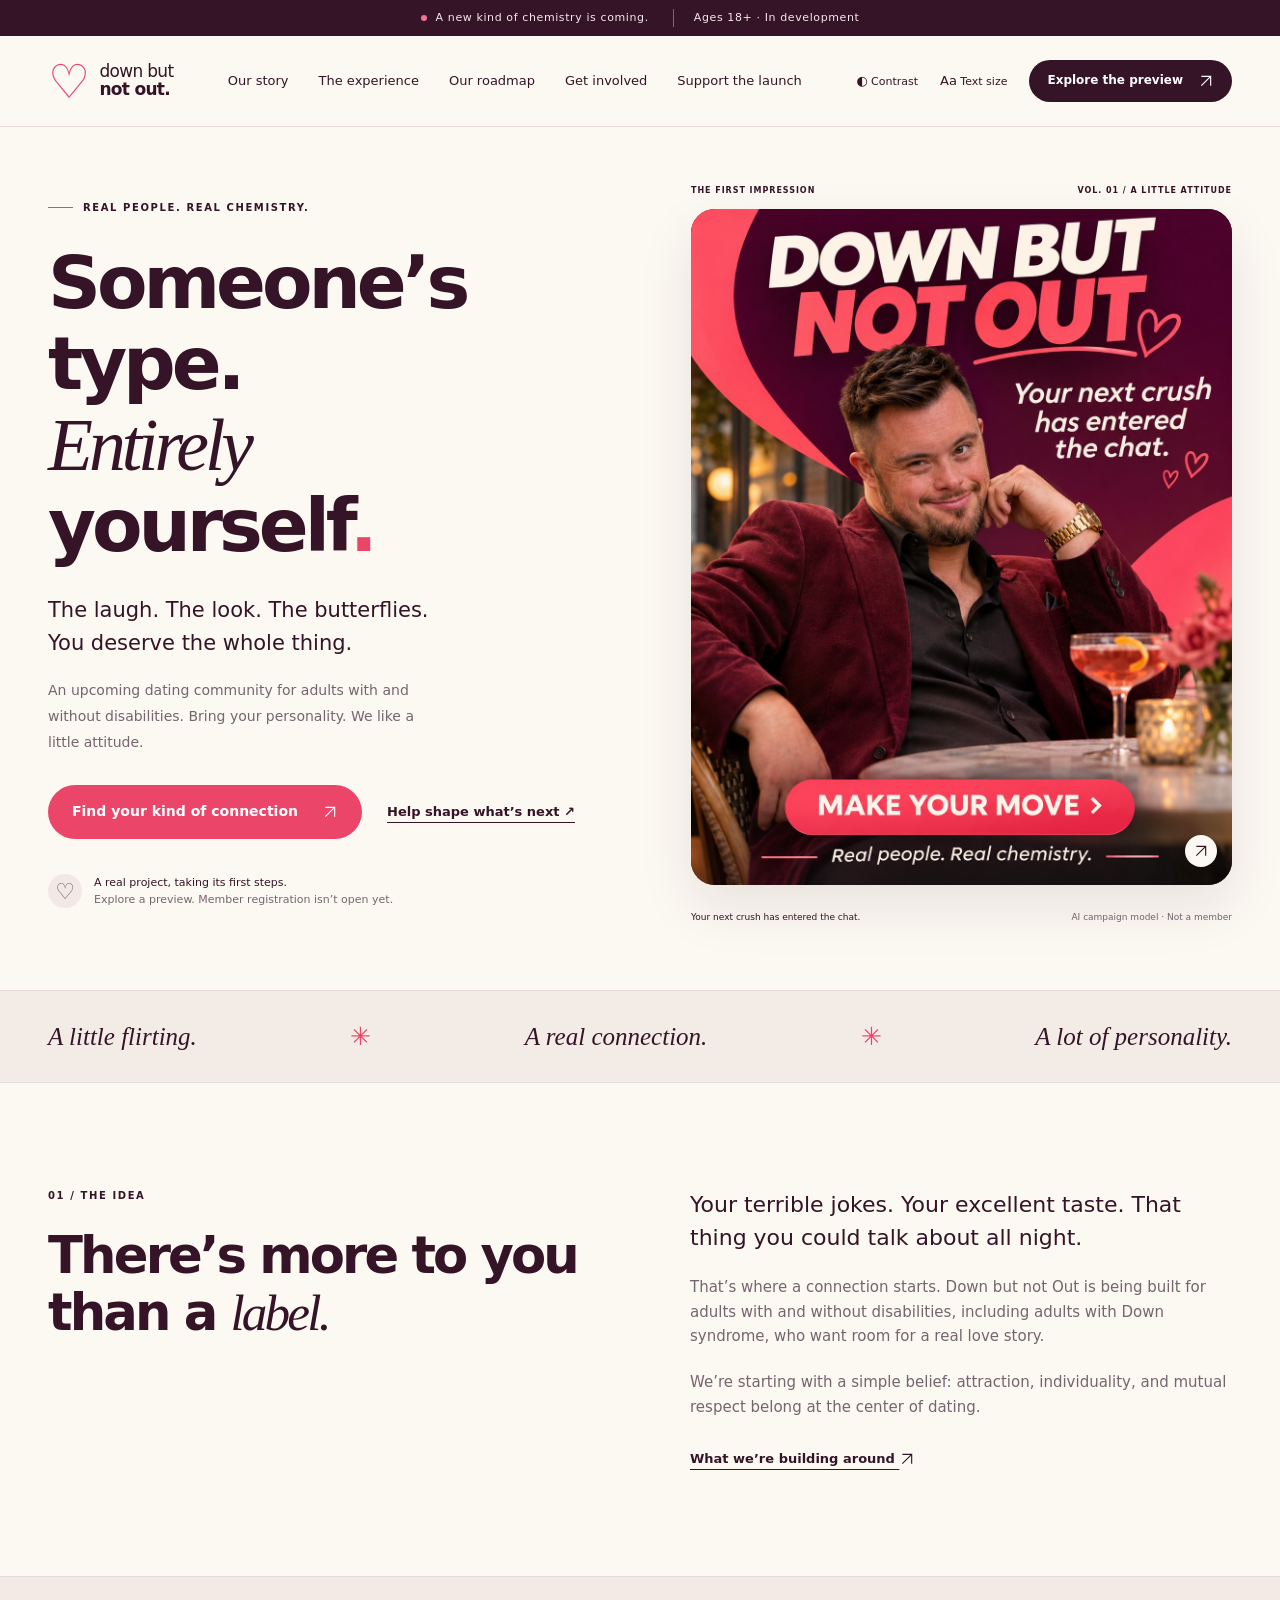
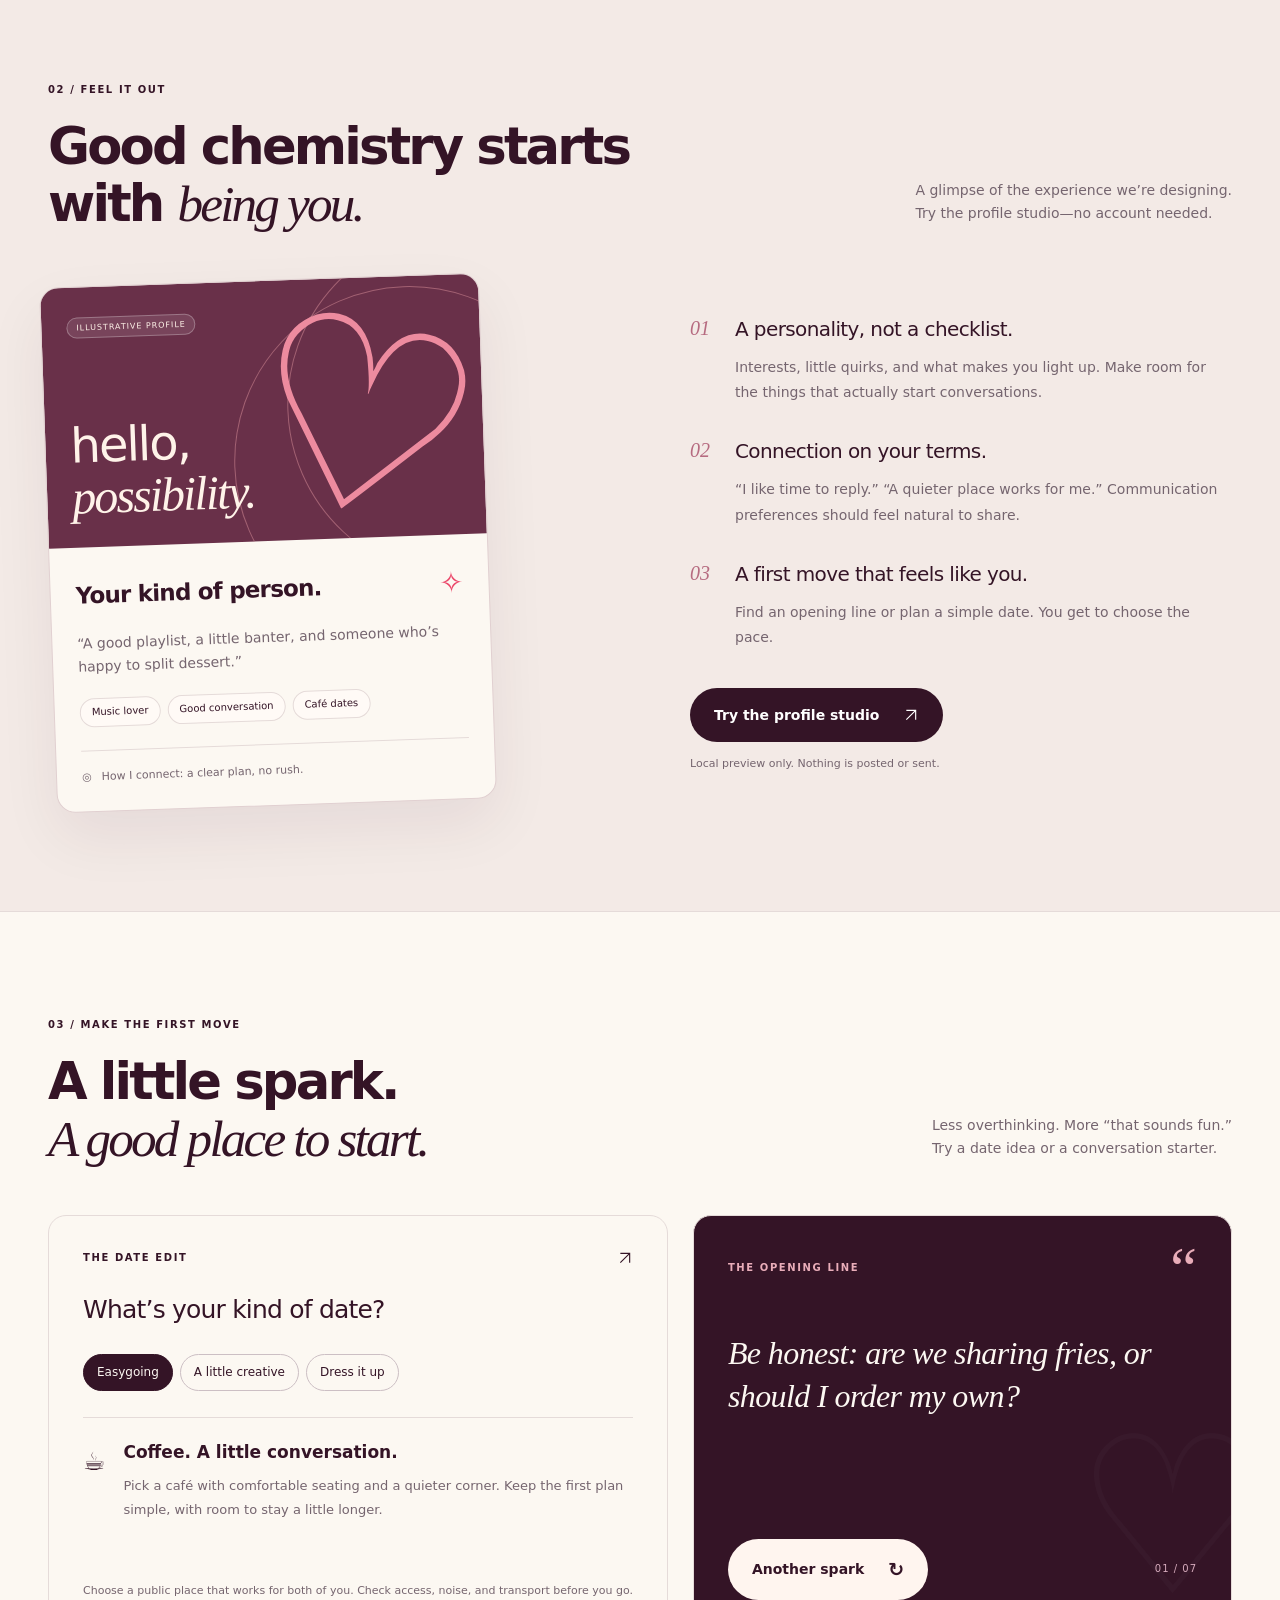
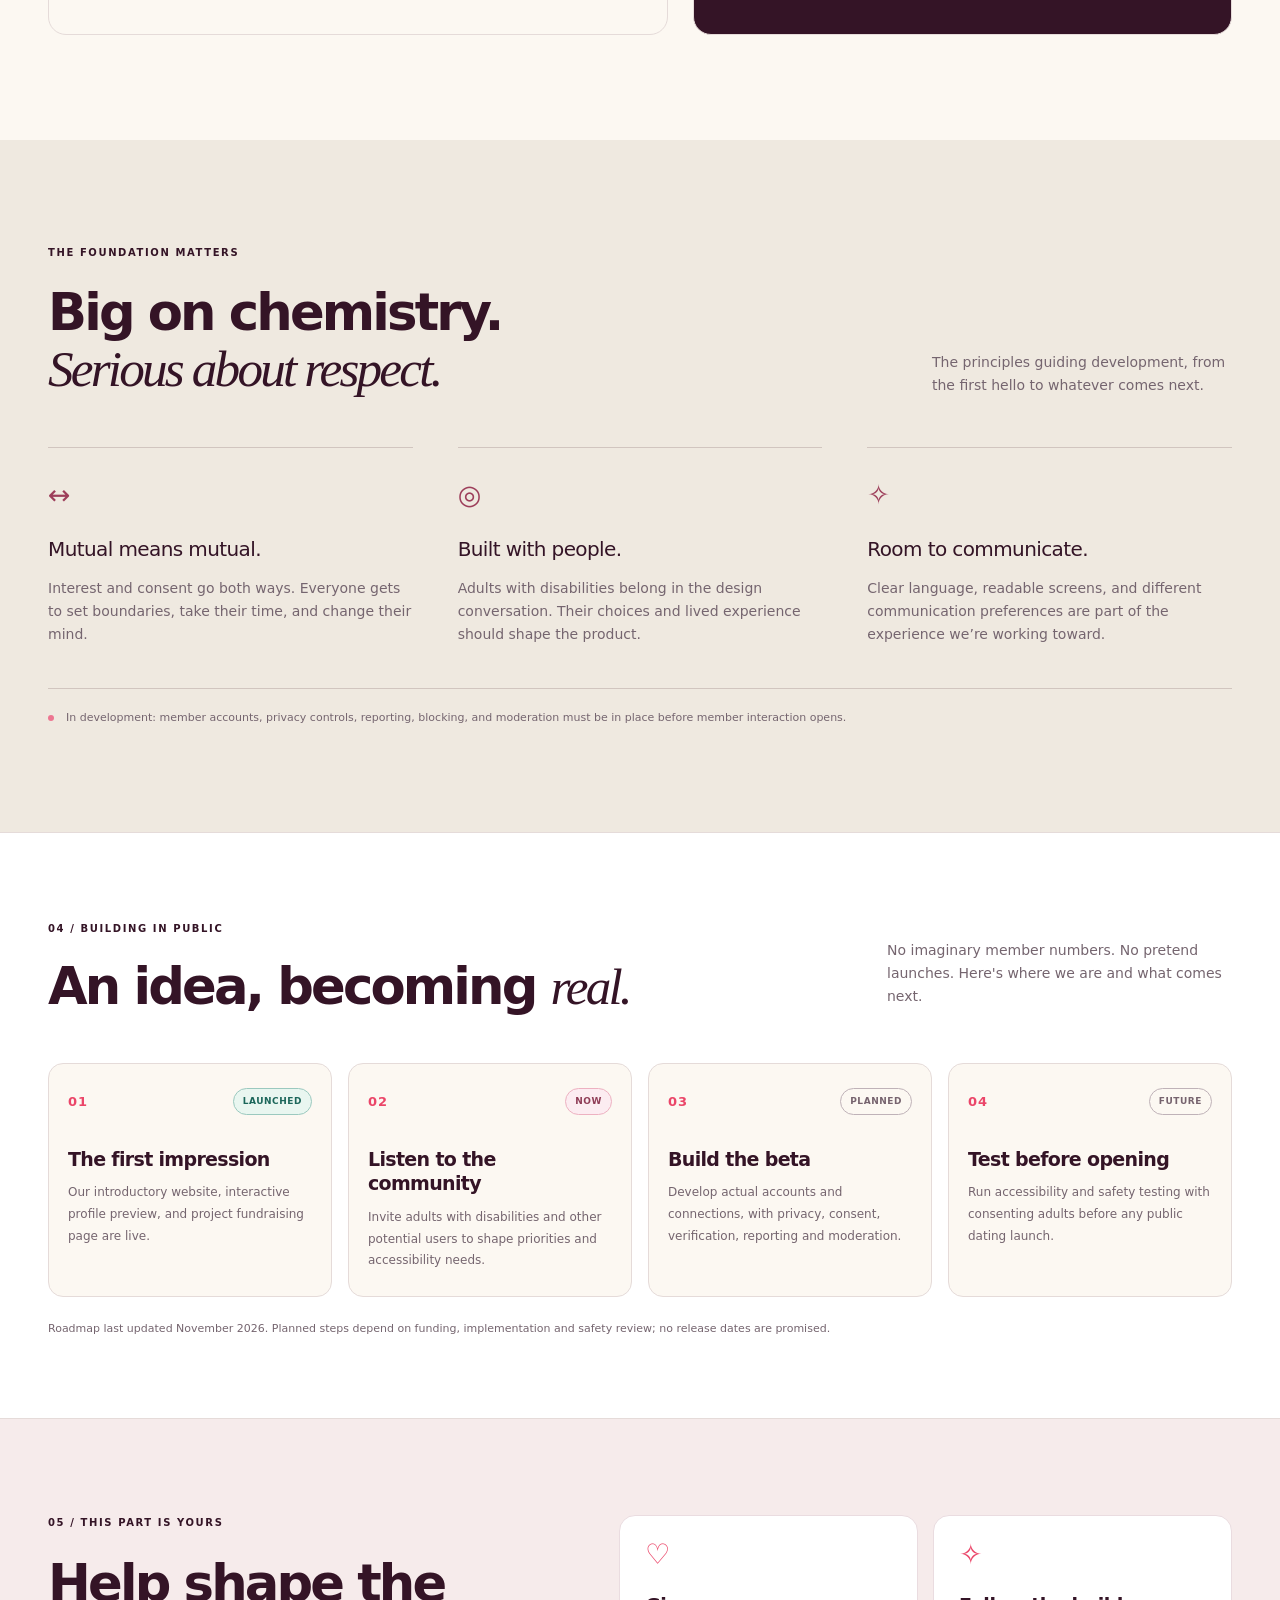
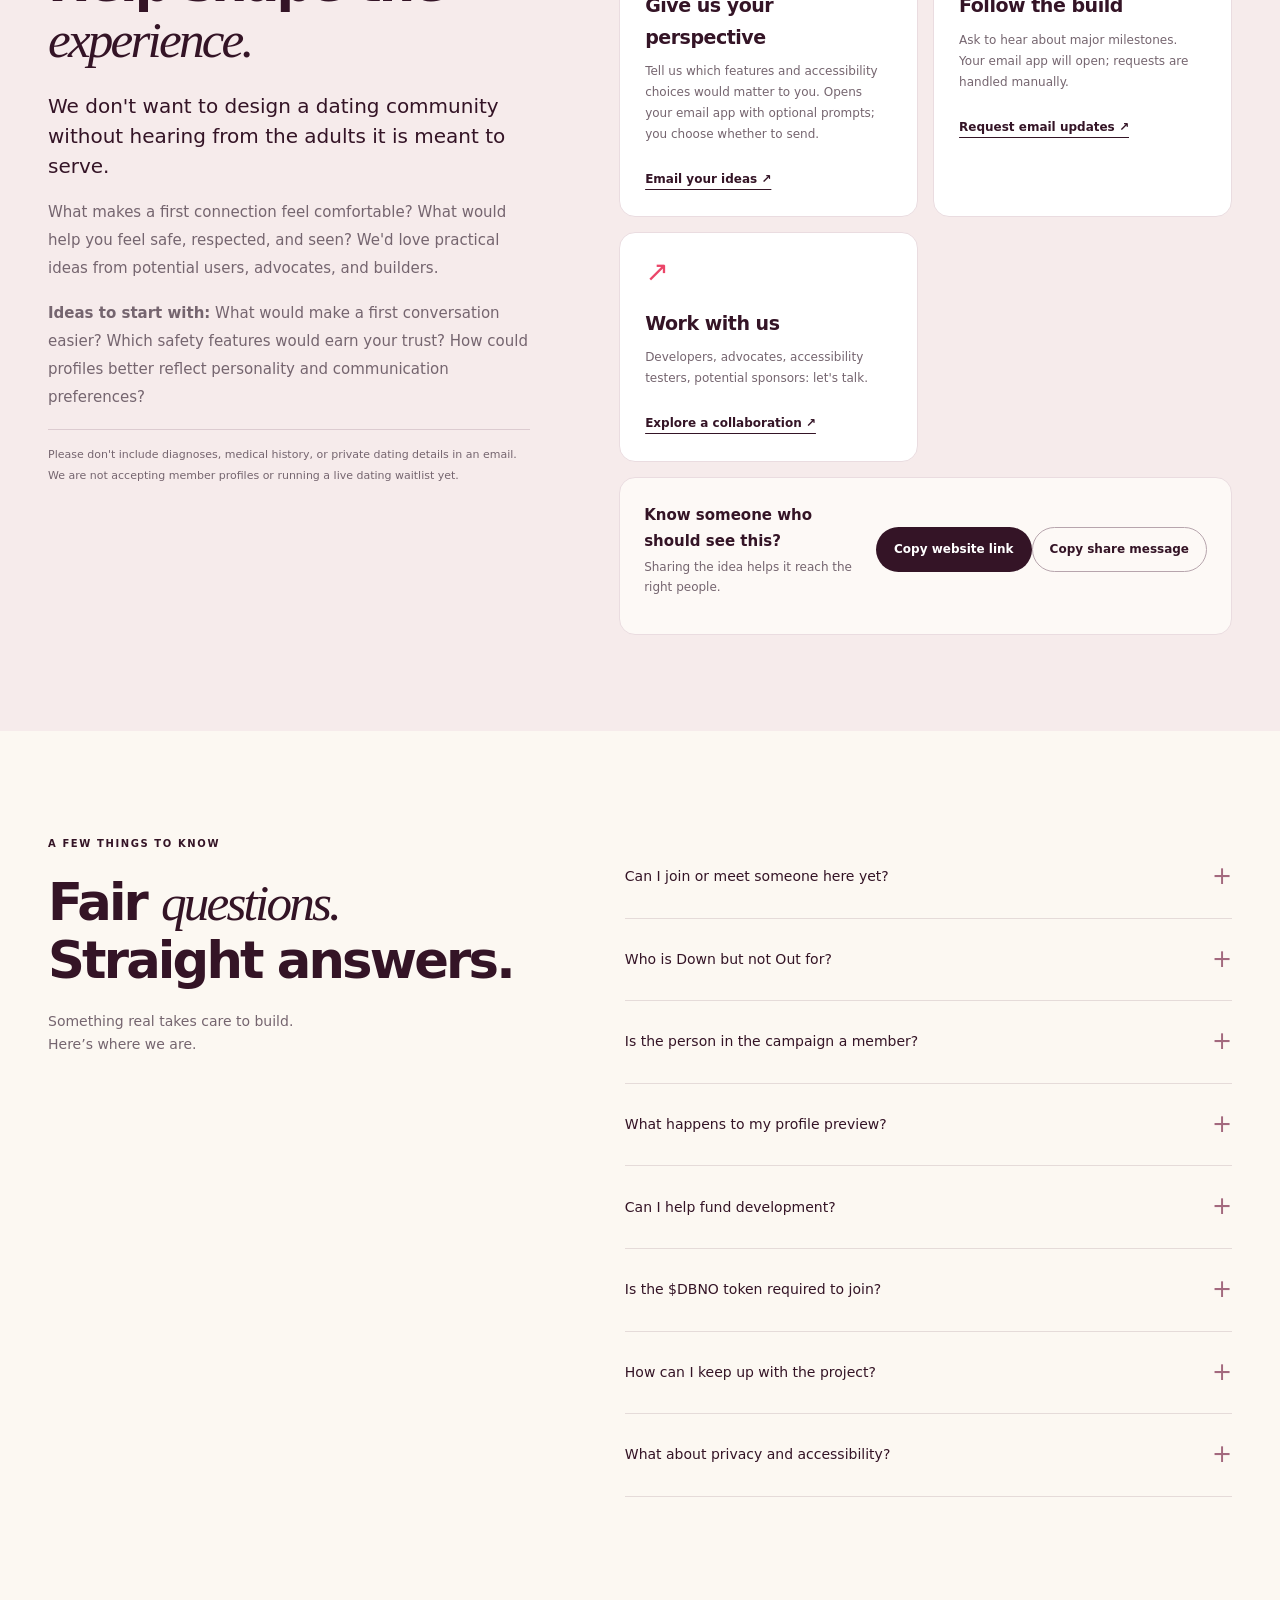
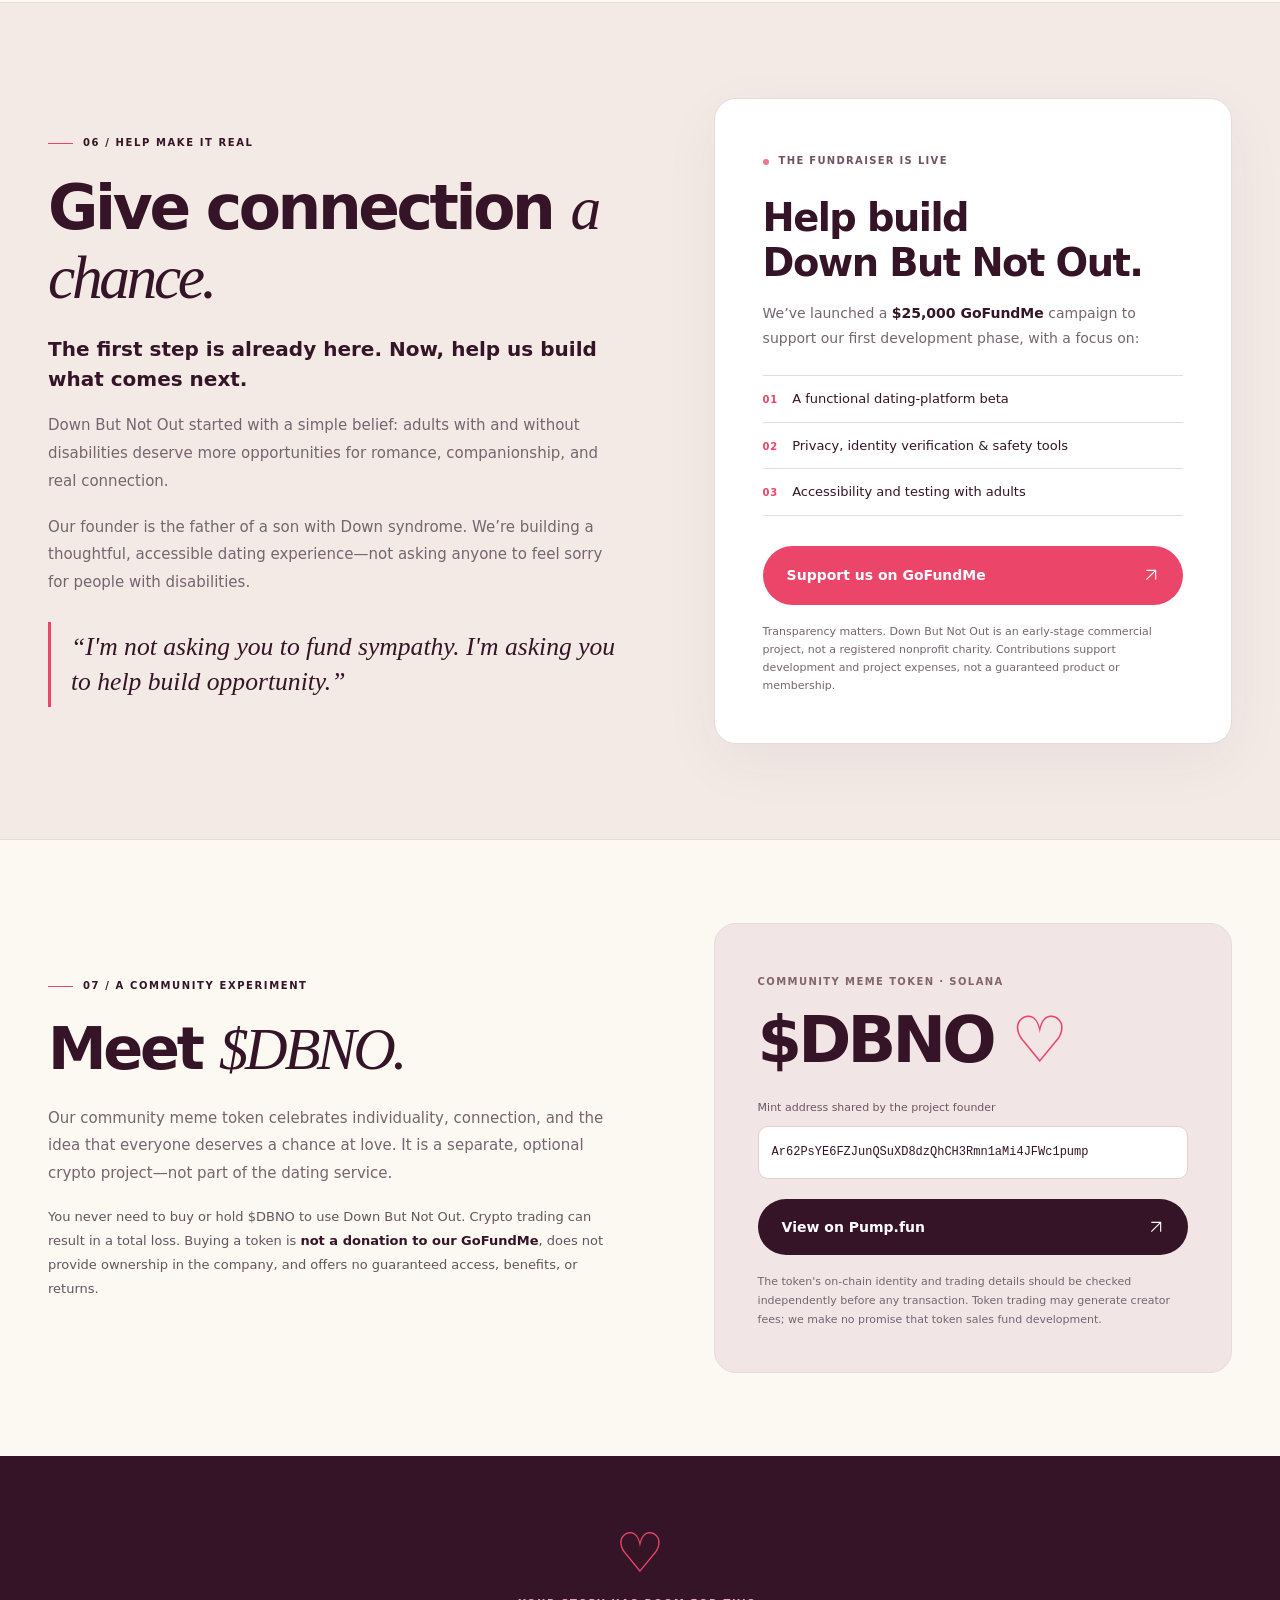
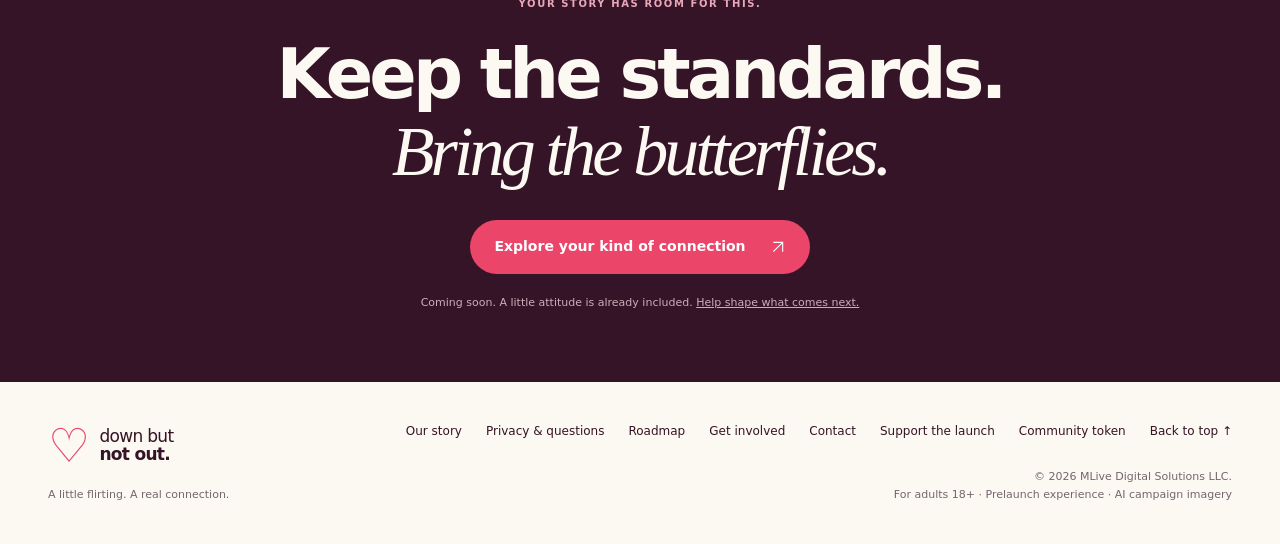
==== commit 0297e57a: "Add opt-in privacy-conscious saved preview and community share tools" ====
--- a/index.html
+++ b/index.html
@@ -5,7 +5,7 @@
 <title>Down but not Out — Someone's type. Entirely yourself.</title>
 <meta name="description" content="A little flirting. A real connection. Discover Down but not Out, an upcoming dating community for adults with and without disabilities.">
 <meta property="og:title" content="Down but not Out — Your next crush has entered the chat."><meta property="og:description" content="Someone’s type. Entirely yourself. An upcoming inclusive dating community for adults 18+."><meta property="og:type" content="website"><meta property="og:url" content="https://egoshiftlabs.github.io/down-but-not-out/"><meta name="twitter:card" content="summary_large_image"><meta name="twitter:title" content="Down But Not Out — Different abilities. Same butterflies."><meta name="twitter:description" content="An inclusive dating platform in development. Help shape what comes next."><meta property="og:image" content="https://egoshiftlabs.github.io/down-but-not-out/assets/campaign.jpeg">
-<meta name="color-scheme" content="light"><link rel="icon" href="assets/heart.svg" type="image/svg+xml"><link rel="stylesheet" href="styles.css?v=20261116-5"><script src="app.js?v=20261116-5" defer></script>
+<meta name="color-scheme" content="light"><link rel="icon" href="assets/heart.svg" type="image/svg+xml"><link rel="stylesheet" href="styles.css?v=20261116-6"><script src="app.js?v=20261116-6" defer></script>
 </head>
 <body>
 <a class="skip" href="#main">Skip to content</a>
@@ -37,18 +37,18 @@
       <div class="eyebrow">05 / This part is yours</div>
       <h2 id="community-title">Help shape the <em>experience.</em></h2>
       <p class="community-lead">We don't want to design a dating community without hearing from the adults it is meant to serve.</p>
-      <p>What makes a first connection feel comfortable? What would help you feel safe, respected, and seen? We'd love practical ideas from potential users, advocates, and builders.</p>
+      <p>What makes a first connection feel comfortable? What would help you feel safe, respected, and seen? We'd love practical ideas from potential users, advocates, and builders.</p><p class="community-examples"><strong>Ideas to start with:</strong> What would make a first conversation easier? Which safety features would earn your trust? How could profiles better reflect personality and communication preferences?</p>
       <p class="community-note">Please don't include diagnoses, medical history, or private dating details in an email. We are not accepting member profiles or running a live dating waitlist yet.</p>
     </div>
     <div class="community-actions">
-      <article class="community-action"><span class="community-action-icon" aria-hidden="true">♡</span><h3>Give us your perspective</h3><p>Tell us which features and accessibility choices would matter to you.</p><a class="underlined" href="mailto:egoshiftlabs@gmail.com?subject=Down%20But%20Not%20Out%20-%20Community%20feedback">Email your ideas ↗</a></article>
+      <article class="community-action"><span class="community-action-icon" aria-hidden="true">♡</span><h3>Give us your perspective</h3><p>Tell us which features and accessibility choices would matter to you. Opens your email app with optional prompts; you choose whether to send.</p><a class="underlined" href="mailto:egoshiftlabs@gmail.com?subject=Down%20But%20Not%20Out%20-%20Community%20feedback&body=Hello%2C%5Cn%5CnI%20have%20some%20ideas%20for%20Down%20But%20Not%20Out%3A%5Cn%5Cn1.%20A%20feature%20that%20would%20make%20dating%20easier%20or%20more%20welcoming%3A%5Cn2.%20A%20safety%20or%20accessibility%20feature%20I%20would%20value%3A%5Cn3.%20Something%20you%20should%20avoid%3A%5Cn%5Cn(Please%20do%20not%20send%20diagnoses%2C%20medical%20history%2C%20or%20private%20dating%20details.)%5Cn">Email your ideas ↗</a></article>
       <article class="community-action"><span class="community-action-icon" aria-hidden="true">✧</span><h3>Follow the build</h3><p>Ask to hear about major milestones. Your email app will open; requests are handled manually.</p><a class="underlined" href="mailto:egoshiftlabs@gmail.com?subject=Down%20But%20Not%20Out%20-%20Launch%20updates&body=Hello%2C%0A%0AI%27d%20like%20to%20receive%20occasional%20updates%20about%20Down%20But%20Not%20Out.%20Please%20reply%20when%20updates%20are%20available.%0A%0A">Request email updates ↗</a></article>
       <article class="community-action"><span class="community-action-icon" aria-hidden="true">↗</span><h3>Work with us</h3><p>Developers, advocates, accessibility testers, potential sponsors: let's talk.</p><a class="underlined" href="mailto:egoshiftlabs@gmail.com?subject=Down%20But%20Not%20Out%20-%20Collaboration">Explore a collaboration ↗</a></article>
-      <div class="community-share"><div><strong>Know someone who should see this?</strong><p>Sharing the idea helps it reach the right people.</p></div><button class="button dark" id="copy-site-link" type="button">Copy website link</button><span id="share-feedback" role="status" class="micro"></span></div>
+      <div class="community-share"><div><strong>Know someone who should see this?</strong><p>Sharing the idea helps it reach the right people.</p></div><div class="community-share-buttons"><button class="button dark" id="copy-site-link" type="button">Copy website link</button><button class="button preview-copy" id="copy-share-message" type="button">Copy share message</button></div><span id="share-feedback" role="status" aria-live="polite" class="micro"></span></div>
     </div>
   </div>
 </section>
-<section class="section container faq-section" id="questions"><div><div class="eyebrow">A few things to know</div><h2>Fair <em>questions.</em><br>Straight answers.</h2><p>Something real takes care to build.<br>Here’s where we are.</p></div><div class="faq-list"><details><summary>Can I join or meet someone here yet?<span aria-hidden="true">+</span></summary><p>Not yet. This is a live introduction and interactive product preview. There are no real member profiles, accounts, matching, or private messages. The profile studio lets you explore the idea without signing up.</p></details><details><summary>Who is Down but not Out for?<span aria-hidden="true">+</span></summary><p>Adults 18 and older with and without disabilities who want genuine, consensual romantic connections. Adults with Down syndrome are part of the community we want to serve. Each person’s preferences, individuality, and choices come first.</p></details><details><summary>Is the person in the campaign a member?<span aria-hidden="true">+</span></summary><p>No. The campaign features a fictional, AI-generated adult model. The image represents our creative direction. It is not a member profile or testimonial.</p></details><details><summary>What happens to my profile preview?<span aria-hidden="true">+</span></summary><p>It stays in this page’s memory while you explore. We don’t submit it to a server or save it to your browser’s storage. Reset it in the studio or refresh the page to clear it. Please use a nickname and avoid private information.</p></details><details><summary>Can I help fund development?<span aria-hidden="true">+</span></summary><p>Yes. Our independent <a href="https://gofund.me/b87da9d8b" target="_blank" rel="noopener noreferrer">GoFundMe campaign</a> supports the next stage of the platform, including accessibility, safety, and early beta development. This is a commercial startup project, not a nonprofit charity.</p></details><details><summary>Is the $DBNO token required to join?<span aria-hidden="true">+</span></summary><p>No. $DBNO is a separate speculative meme token. There is no token requirement to access the future dating platform, and token purchases are not donations. Our official development fundraiser is linked in the support section.</p></details><details><summary>How can I keep up with the project?<span aria-hidden="true">+</span></summary><p>Use the <a href="mailto:egoshiftlabs@gmail.com?subject=Down%20But%20Not%20Out%20-%20Launch%20updates&body=Hello%2C%0A%0AI%27d%20like%20to%20receive%20occasional%20updates%20about%20Down%20But%20Not%20Out.%20Please%20reply%20when%20updates%20are%20available.%0A%0A">Request email updates</a> link to open your email app and send our team a message, or bookmark the public roadmap on this page. This is a manual email request, not an automated signup or confirmed place on a waitlist.</p></details><details><summary>What about privacy and accessibility?<span aria-hidden="true">+</span></summary><p>This website has no advertising trackers or embedded signup collection. GitHub Pages, our host, may process connection information. The text-size and high-contrast choices are saved only in your browser; sample profile entries are not saved or sent. Contacting us by email shares what you choose to send with our team and your email provider. Please do not include diagnoses or other sensitive details in feedback messages. Full member privacy and moderation processes are needed before dating features open.</p></details></div></section>
+<section class="section container faq-section" id="questions"><div><div class="eyebrow">A few things to know</div><h2>Fair <em>questions.</em><br>Straight answers.</h2><p>Something real takes care to build.<br>Here’s where we are.</p></div><div class="faq-list"><details><summary>Can I join or meet someone here yet?<span aria-hidden="true">+</span></summary><p>Not yet. This is a live introduction and interactive product preview. There are no real member profiles, accounts, matching, or private messages. The profile studio lets you explore the idea without signing up.</p></details><details><summary>Who is Down but not Out for?<span aria-hidden="true">+</span></summary><p>Adults 18 and older with and without disabilities who want genuine, consensual romantic connections. Adults with Down syndrome are part of the community we want to serve. Each person’s preferences, individuality, and choices come first.</p></details><details><summary>Is the person in the campaign a member?<span aria-hidden="true">+</span></summary><p>No. The campaign features a fictional, AI-generated adult model. The image represents our creative direction. It is not a member profile or testimonial.</p></details><details><summary>What happens to my profile preview?<span aria-hidden="true">+</span></summary><p>By default, your preview exists only while the page is open and disappears on refresh. You can optionally choose “Remember my preview on this device” to save it only in this browser’s local storage; it is not uploaded or shared with us. Avoid sensitive personal information, especially on shared devices. Turning the option off or selecting Reset removes the saved preview.</p></details><details><summary>Can I help fund development?<span aria-hidden="true">+</span></summary><p>Yes. Our independent <a href="https://gofund.me/b87da9d8b" target="_blank" rel="noopener noreferrer">GoFundMe campaign</a> supports the next stage of the platform, including accessibility, safety, and early beta development. This is a commercial startup project, not a nonprofit charity.</p></details><details><summary>Is the $DBNO token required to join?<span aria-hidden="true">+</span></summary><p>No. $DBNO is a separate speculative meme token. There is no token requirement to access the future dating platform, and token purchases are not donations. Our official development fundraiser is linked in the support section.</p></details><details><summary>How can I keep up with the project?<span aria-hidden="true">+</span></summary><p>Use the <a href="mailto:egoshiftlabs@gmail.com?subject=Down%20But%20Not%20Out%20-%20Launch%20updates&body=Hello%2C%0A%0AI%27d%20like%20to%20receive%20occasional%20updates%20about%20Down%20But%20Not%20Out.%20Please%20reply%20when%20updates%20are%20available.%0A%0A">Request email updates</a> link to open your email app and send our team a message, or bookmark the public roadmap on this page. This is a manual email request, not an automated signup or confirmed place on a waitlist.</p></details><details><summary>What about privacy and accessibility?<span aria-hidden="true">+</span></summary><p>This website has no advertising trackers or embedded signup collection. GitHub Pages, our host, may process connection information. The text-size and high-contrast choices are saved only in your browser; sample profile entries are not sent and are saved locally only if you opt in. Contacting us by email shares what you choose to send with our team and your email provider. Please do not include diagnoses or other sensitive details in feedback messages. Full member privacy and moderation processes are needed before dating features open.</p></details></div></section>
 
 <section id="support" class="support-section" aria-labelledby="support-title">
   <div class="container support-layout">
@@ -96,6 +96,6 @@
 <section class="closing"><div class="container"><span class="closing-heart" aria-hidden="true">♡</span><div class="eyebrow">Your story has room for this.</div><h2>Keep the standards.<br><em>Bring the butterflies.</em></h2><button class="button primary" data-open-profile>Explore your kind of connection <svg class="arrow-icon" viewBox="0 0 24 24" aria-hidden="true"><path d="M5 19 19 5M5 5h14v14"/></svg></button><p>Coming soon. A little attitude is already included. <a href="#get-involved">Help shape what comes next.</a></p></div></section>
 </main>
 <footer class="container footer"><div><a href="./" class="brand"><span class="brand-icon" aria-hidden="true">♡</span><span>down but<br><strong>not out.</strong></span></a><p>A little flirting. A real connection.</p></div><div class="footer-right"><div class="footer-links"><a href="#vision">Our story</a><a href="#questions">Privacy & questions</a><a href="#roadmap">Roadmap</a><a href="#get-involved">Get involved</a><a href="mailto:egoshiftlabs@gmail.com">Contact</a><a href="#support">Support the launch</a><a href="#community-token">Community token</a><a href="#main">Back to top ↑</a></div><p>© 2026 MLive Digital Solutions LLC.<br>For adults 18+ · Prelaunch experience · AI campaign imagery</p></div></footer>
-<dialog id="profile-dialog" aria-labelledby="studio-title"><div class="dialog-header"><span class="eyebrow">PROFILE STUDIO / INTERACTIVE PREVIEW</span><button class="close-button" data-close aria-label="Close profile studio">×</button></div><div class="studio-layout"><form id="profile-form"><h2 id="studio-title">A little more <em>you.</em></h2><p class="studio-intro">Try a profile concept. This is a private preview, not a member signup.</p><label for="nickname">A nickname <span>Optional · 24 characters max</span></label><input id="nickname" name="nickname" maxlength="24" placeholder="What should we call you?" autocomplete="off"><fieldset><legend>What lights you up? <span>Choose up to 3</span></legend><div class="studio-chips" id="interest-options"><button type="button" aria-pressed="false">Music</button><button type="button" aria-pressed="false">Good food</button><button type="button" aria-pressed="false">Movies</button><button type="button" aria-pressed="false">Art</button><button type="button" aria-pressed="false">The outdoors</button><button type="button" aria-pressed="false">Dancing</button><button type="button" aria-pressed="false">Gaming</button><button type="button" aria-pressed="false">Travel</button><button type="button" aria-pressed="false">Books</button><button type="button" aria-pressed="false">Pets</button><button type="button" aria-pressed="false">Photography</button><button type="button" aria-pressed="false">Sports</button></div><span id="interest-status" class="micro" role="status"></span></fieldset><label for="connection">How do you like to connect?</label><select id="connection"><option>A clear plan, no rush.</option><option>I like time to reply.</option><option>I prefer a quieter place.</option><option>Good conversation comes first.</option><option>Let’s start with a shared interest.</option><option>I prefer to communicate by text first.</option></select><label for="bio">Your conversation starter <span>Optional · 140 characters max</span></label><textarea id="bio" maxlength="140" rows="3" placeholder="My ideal Sunday includes…"></textarea><div class="studio-actions"><button class="button dark" type="submit">Update my preview <svg class="arrow-icon" viewBox="0 0 24 24" aria-hidden="true"><path d="M5 19 19 5M5 5h14v14"/></svg></button><button class="text-button" type="reset">Reset</button></div><p class="micro">Use a nickname. Avoid private details. Your studio entries are not uploaded or saved, and will disappear when you refresh this page.</p></form><div class="studio-preview"><span class="eyebrow">YOUR PREVIEW</span><div class="preview-avatar" id="preview-avatar" aria-hidden="true">♡</div><h3 id="preview-name">Hello, you.</h3><p id="preview-bio">Your personality belongs here.</p><div class="chips" id="preview-interests"><span>Your interests</span></div><div class="preview-connection"><span>HOW I CONNECT</span><p id="preview-connection">A clear plan, no rush.</p></div><div class="preview-tools"><button class="button dark preview-action" type="button" id="example-profile">Try an example</button><button class="button preview-action preview-copy" type="button" id="copy-profile">Copy my preview</button></div><p class="preview-status" role="status" id="preview-status">Illustrative preview · Not a public profile</p></div></div></dialog>
+<dialog id="profile-dialog" aria-labelledby="studio-title"><div class="dialog-header"><span class="eyebrow">PROFILE STUDIO / INTERACTIVE PREVIEW</span><button class="close-button" data-close aria-label="Close profile studio">×</button></div><div class="studio-layout"><form id="profile-form"><h2 id="studio-title">A little more <em>you.</em></h2><p class="studio-intro">Try a profile concept. This is a private preview, not a member signup.</p><label for="nickname">A nickname <span>Optional · 24 characters max</span></label><input id="nickname" name="nickname" maxlength="24" placeholder="What should we call you?" autocomplete="off"><fieldset><legend>What lights you up? <span>Choose up to 3</span></legend><div class="studio-chips" id="interest-options"><button type="button" aria-pressed="false">Music</button><button type="button" aria-pressed="false">Good food</button><button type="button" aria-pressed="false">Movies</button><button type="button" aria-pressed="false">Art</button><button type="button" aria-pressed="false">The outdoors</button><button type="button" aria-pressed="false">Dancing</button><button type="button" aria-pressed="false">Gaming</button><button type="button" aria-pressed="false">Travel</button><button type="button" aria-pressed="false">Books</button><button type="button" aria-pressed="false">Pets</button><button type="button" aria-pressed="false">Photography</button><button type="button" aria-pressed="false">Sports</button></div><span id="interest-status" class="micro" role="status"></span></fieldset><label for="connection">How do you like to connect?</label><select id="connection"><option>A clear plan, no rush.</option><option>I like time to reply.</option><option>I prefer a quieter place.</option><option>Good conversation comes first.</option><option>Let’s start with a shared interest.</option><option>I prefer to communicate by text first.</option></select><label for="bio">Your conversation starter <span>Optional · 140 characters max</span></label><textarea id="bio" maxlength="140" rows="3" placeholder="My ideal Sunday includes…"></textarea><div class="studio-actions"><button class="button dark" type="submit">Update my preview <svg class="arrow-icon" viewBox="0 0 24 24" aria-hidden="true"><path d="M5 19 19 5M5 5h14v14"/></svg></button><button class="text-button" type="reset">Reset</button></div><div class="preview-storage"><label class="preview-storage-toggle" for="remember-preview"><input type="checkbox" id="remember-preview"><span><strong>Remember my preview on this device</strong><small>Optional. Saves your nickname, bio, interests and preferences in this browser only. Don't use on a shared device.</small></span></label><p id="storage-status" class="micro" role="status" aria-live="polite">Off by default. Nothing is saved unless you choose this.</p></div><p class="micro">Use a nickname and avoid sensitive details. This is a demo, not a real dating profile. Reset clears any saved preview.</p></form><div class="studio-preview"><span class="eyebrow">YOUR PREVIEW</span><div class="preview-avatar" id="preview-avatar" aria-hidden="true">♡</div><h3 id="preview-name">Hello, you.</h3><p id="preview-bio">Your personality belongs here.</p><div class="chips" id="preview-interests"><span>Your interests</span></div><div class="preview-connection"><span>HOW I CONNECT</span><p id="preview-connection">A clear plan, no rush.</p></div><div class="preview-tools"><button class="button dark preview-action" type="button" id="example-profile">Try an example</button><button class="button preview-action preview-copy" type="button" id="copy-profile">Copy my preview</button></div><p class="preview-status" role="status" id="preview-status">Illustrative preview · Not a public profile</p></div></div></dialog>
 <dialog id="image-dialog" aria-label="Full campaign image"><button class="close-button" data-close aria-label="Close campaign image">×</button><img src="assets/campaign.jpeg" alt="Down but not Out campaign. Your next crush has entered the chat. Make your move. Real people. Real chemistry." width="1122" height="1402"><p>Fictional AI-generated adult model. Not a member.</p></dialog>
 </body></html>
--- a/styles.css
+++ b/styles.css
@@ -42,3 +42,43 @@
 .token-link{width:100%;justify-content:space-between;min-height:56px;margin-top:20px}
 .token-card .token-footnote{font-size:11px;line-height:1.7;margin-top:18px}
 @media(max-width:760px){.token-section{padding:62px 0}.token-layout{grid-template-columns:1fr;gap:24px}.token-copy h2{font-size:43px}.token-copy>p{font-size:14px}.token-card{padding:26px}}
+
+/* Live build roadmap & community — static, privacy-first, accessible */
+.roadmap-section{padding:88px 0 80px;background:#fff;border-block:1px solid var(--line)}
+.roadmap-grid{list-style:none;display:grid;grid-template-columns:repeat(4,minmax(0,1fr));padding:0;margin:30px 0 0;gap:16px}
+.roadmap-item{padding:24px 19px;border:1px solid var(--line);border-radius:15px;background:#fcf8f2;min-width:0}
+.roadmap-step{display:flex;align-items:center;justify-content:space-between;color:var(--coral);font-weight:700;font-size:13px;letter-spacing:.07em;gap:8px}
+.roadmap-state{font:700 9px/1.2 var(--sans);letter-spacing:.06em;text-transform:uppercase;padding:7px 9px;border:1px solid #bfb2b8;border-radius:40px;color:#76636e;white-space:nowrap}
+.roadmap-state.done{color:#1c665a;border-color:#9bc9bf;background:#e9f6f0}
+.roadmap-state.active{color:#8f3c56;border-color:#edb1c1;background:#fcecf1}
+.roadmap-item h3{font-size:19px;letter-spacing:-.035em;line-height:1.3;margin:32px 0 11px}
+.roadmap-item p{font-size:12px;line-height:1.8}
+.roadmap-note{font-size:11px;margin-top:23px}
+.community-section{padding:96px 0;background:#f6ebeb}
+.community-layout{display:grid;grid-template-columns:0.88fr 1.12fr;align-items:start;gap:clamp(35px,7vw,100px)}
+.community-intro h2{margin:23px 0}
+.community-intro>p{font-size:15px;line-height:1.85;margin-bottom:18px}
+.community-intro .community-lead{font-size:20px;color:var(--ink);line-height:1.5}
+.community-intro .community-note{font-size:11px;padding-top:15px;border-top:1px solid #dccbd0}
+.community-actions{display:grid;grid-template-columns:repeat(2,minmax(0,1fr));gap:15px}
+.community-action{background:white;border:1px solid #eadce0;border-radius:16px;padding:25px;min-width:0}
+.community-action-icon{color:var(--coral);font-size:28px;line-height:1}
+.community-action h3{font-size:19px;letter-spacing:-.025em;margin:18px 0 8px}
+.community-action p{font-size:12px;line-height:1.75;margin-bottom:20px}
+.community-action a{display:inline-block;line-height:1.6;font-size:12px}
+.community-share{grid-column:1/-1;background:#fdf9f6;border:1px solid #eadce0;border-radius:16px;padding:24px;display:grid;grid-template-columns:1fr auto;gap:12px;align-items:center}
+.community-share strong{font-size:15px}
+.community-share p{font-size:12px;margin-top:4px}
+.community-share .button{font-size:12px;min-height:45px;padding:10px 17px;gap:8px}
+.community-share .micro{grid-column:1/-1}
+.preview-tools{display:flex;gap:9px;justify-content:center;flex-wrap:wrap;margin-top:22px}
+.preview-action{font-size:11px;min-height:41px;padding:9px 14px;gap:8px}
+.preview-copy{background:transparent;border-color:#b7a5ad;color:var(--ink)}
+.preview-copy:hover{background:#fbf5f3}
+body.high-contrast{--ink:#170813;--cream:#fff;--muted:#493c44;--line:#65565d;--coral:#a80e42}
+body.high-contrast .community-section,body.high-contrast .experience,body.high-contrast .token-section,body.high-contrast .support-section{background:#fff}
+body.high-contrast .community-action,body.high-contrast .roadmap-item,body.high-contrast .support-card,body.high-contrast .token-card,body.high-contrast .studio-preview{border:2px solid var(--ink);background:white}
+body.high-contrast .roadmap-state{border-color:currentColor}
+body.high-contrast .micro,body.high-contrast .preview-status{color:#382830}
+@media(max-width:1050px){.roadmap-grid{grid-template-columns:repeat(2,minmax(0,1fr))}.community-layout{gap:36px}.community-share{grid-template-columns:1fr}.community-share .button{justify-self:start}}
+@media(max-width:760px){.roadmap-section,.community-section{padding:62px 0}.roadmap-grid{gap:12px}.roadmap-item{padding:18px}.roadmap-item h3{margin-top:23px;font-size:17px}.roadmap-state{font-size:8px}.community-layout{grid-template-columns:1fr;gap:23px}.community-intro h2{font-size:41px}.community-intro>p{font-size:14px}.community-intro .community-lead{font-size:18px}.community-actions{grid-template-columns:1fr}.community-share{grid-column:auto}.community-action{padding:23px}.footer-links{flex-wrap:wrap}.header-actions{gap:8px}.header-actions .text-button{font-size:12px}}
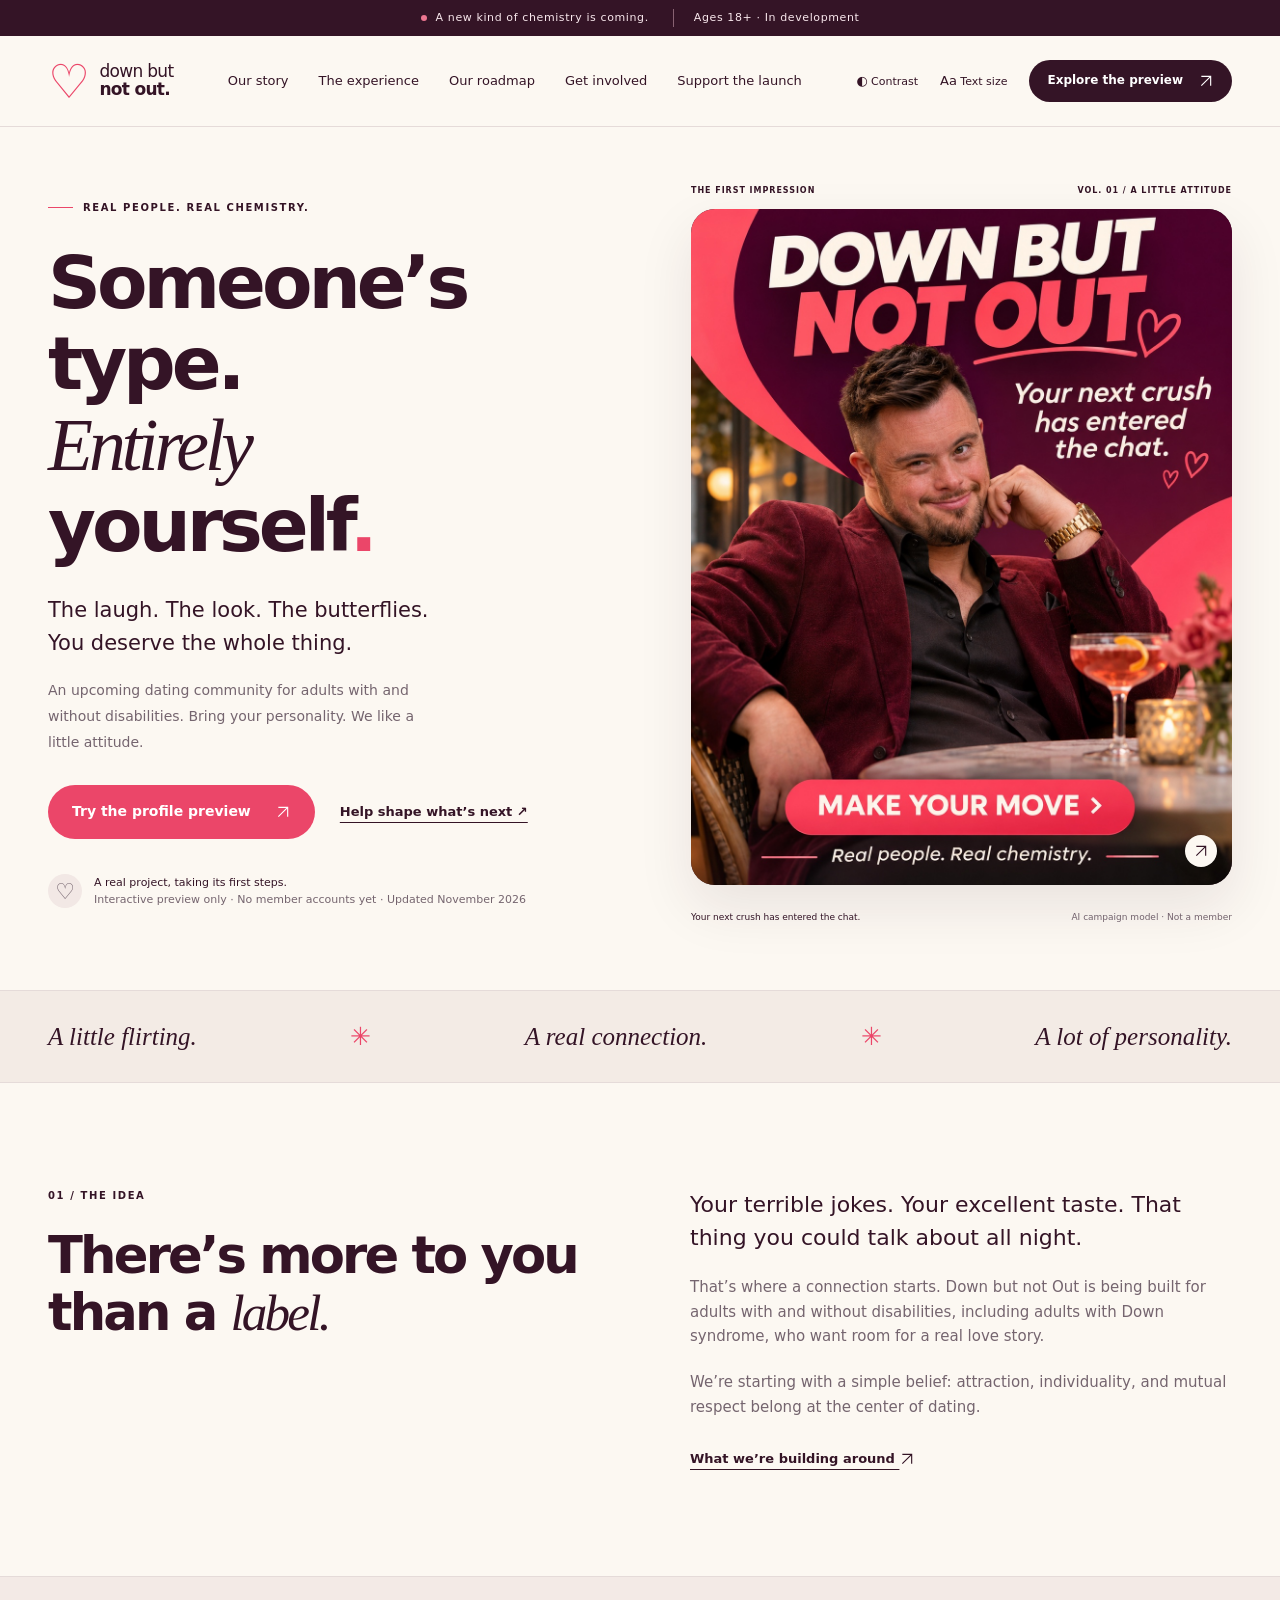
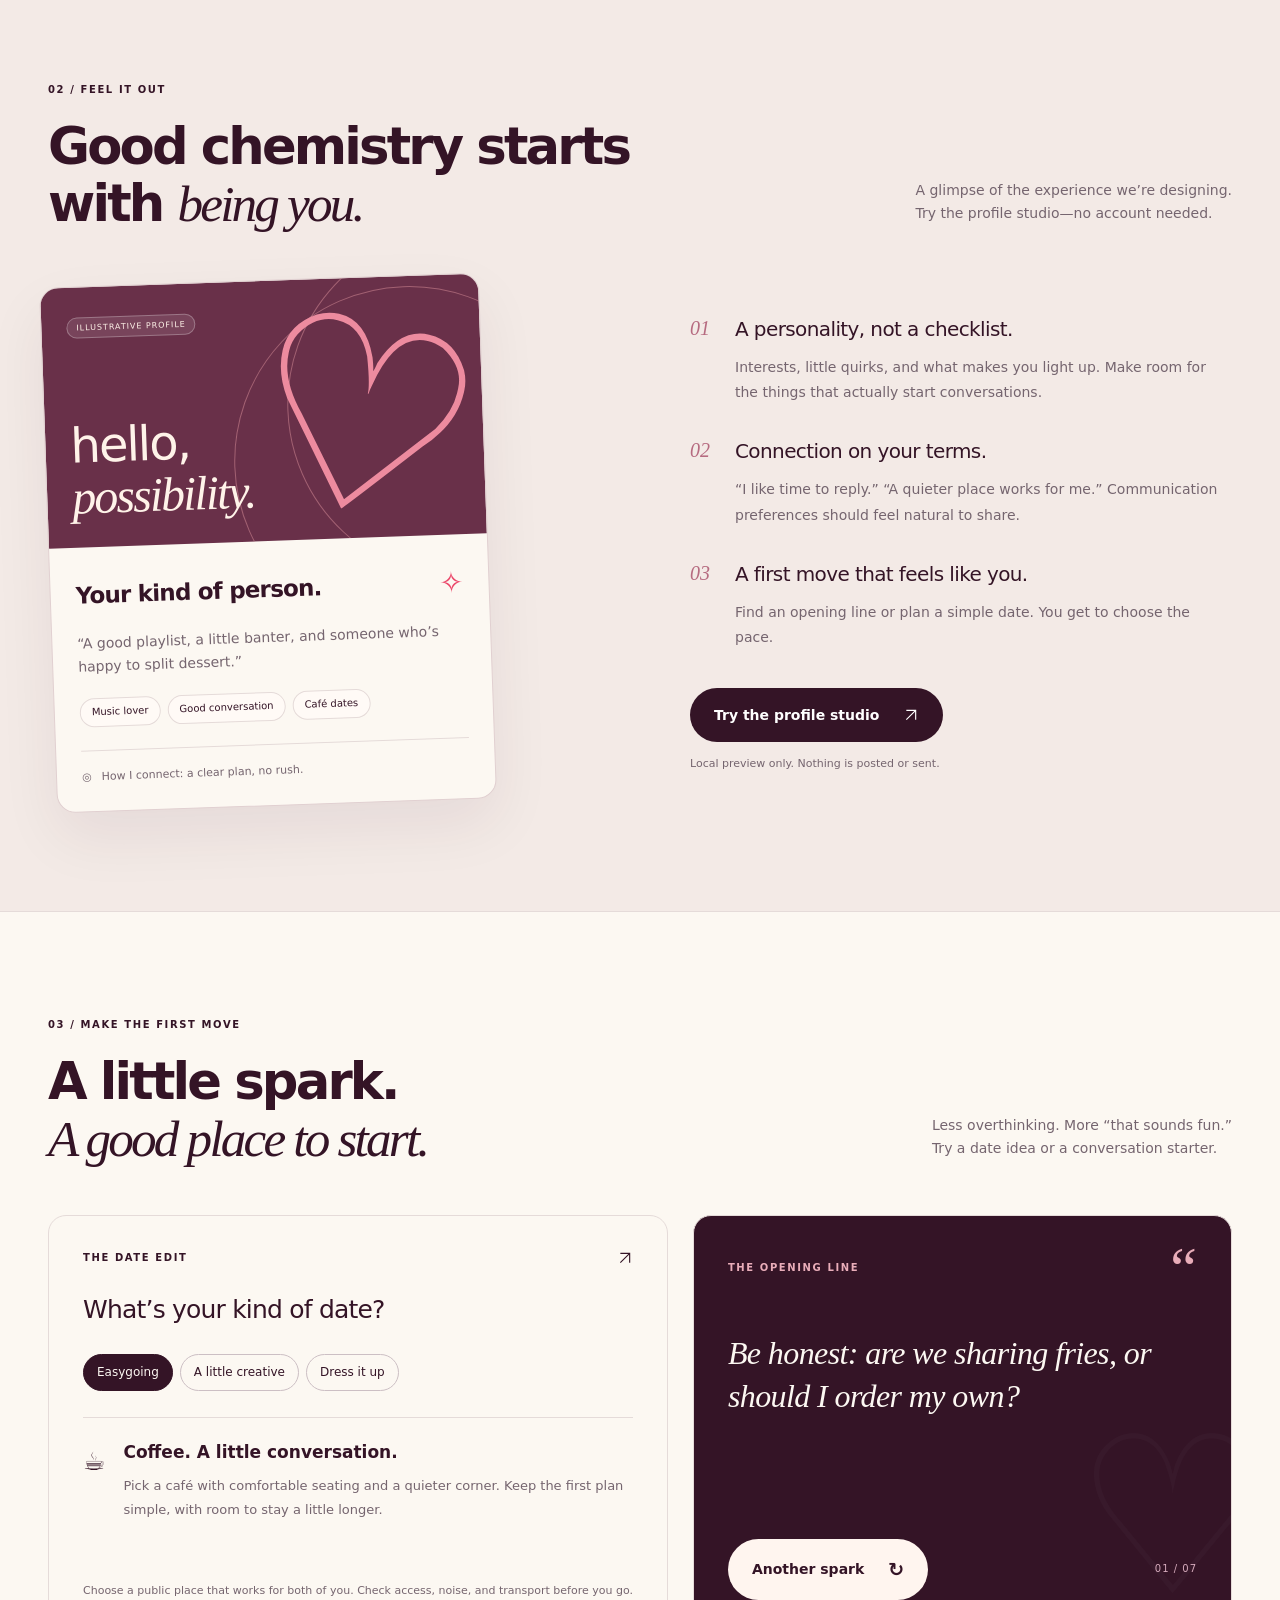
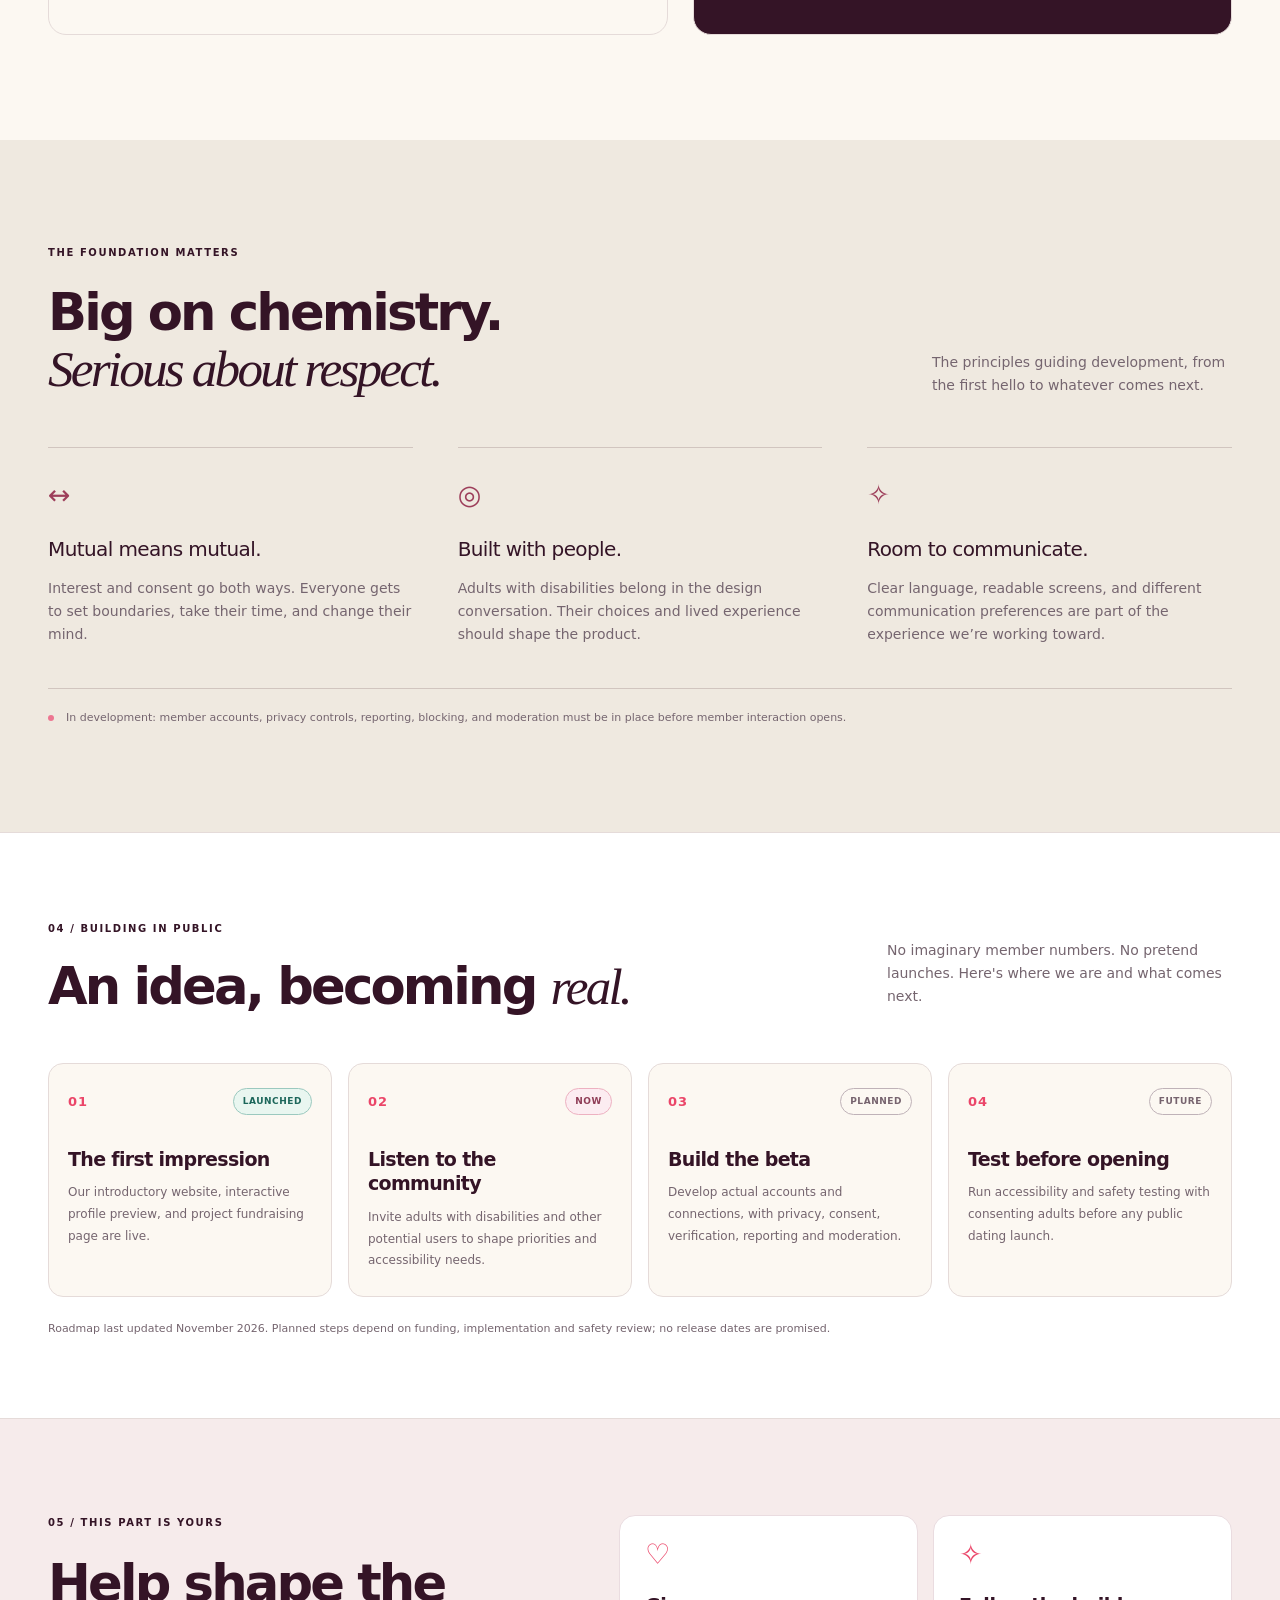
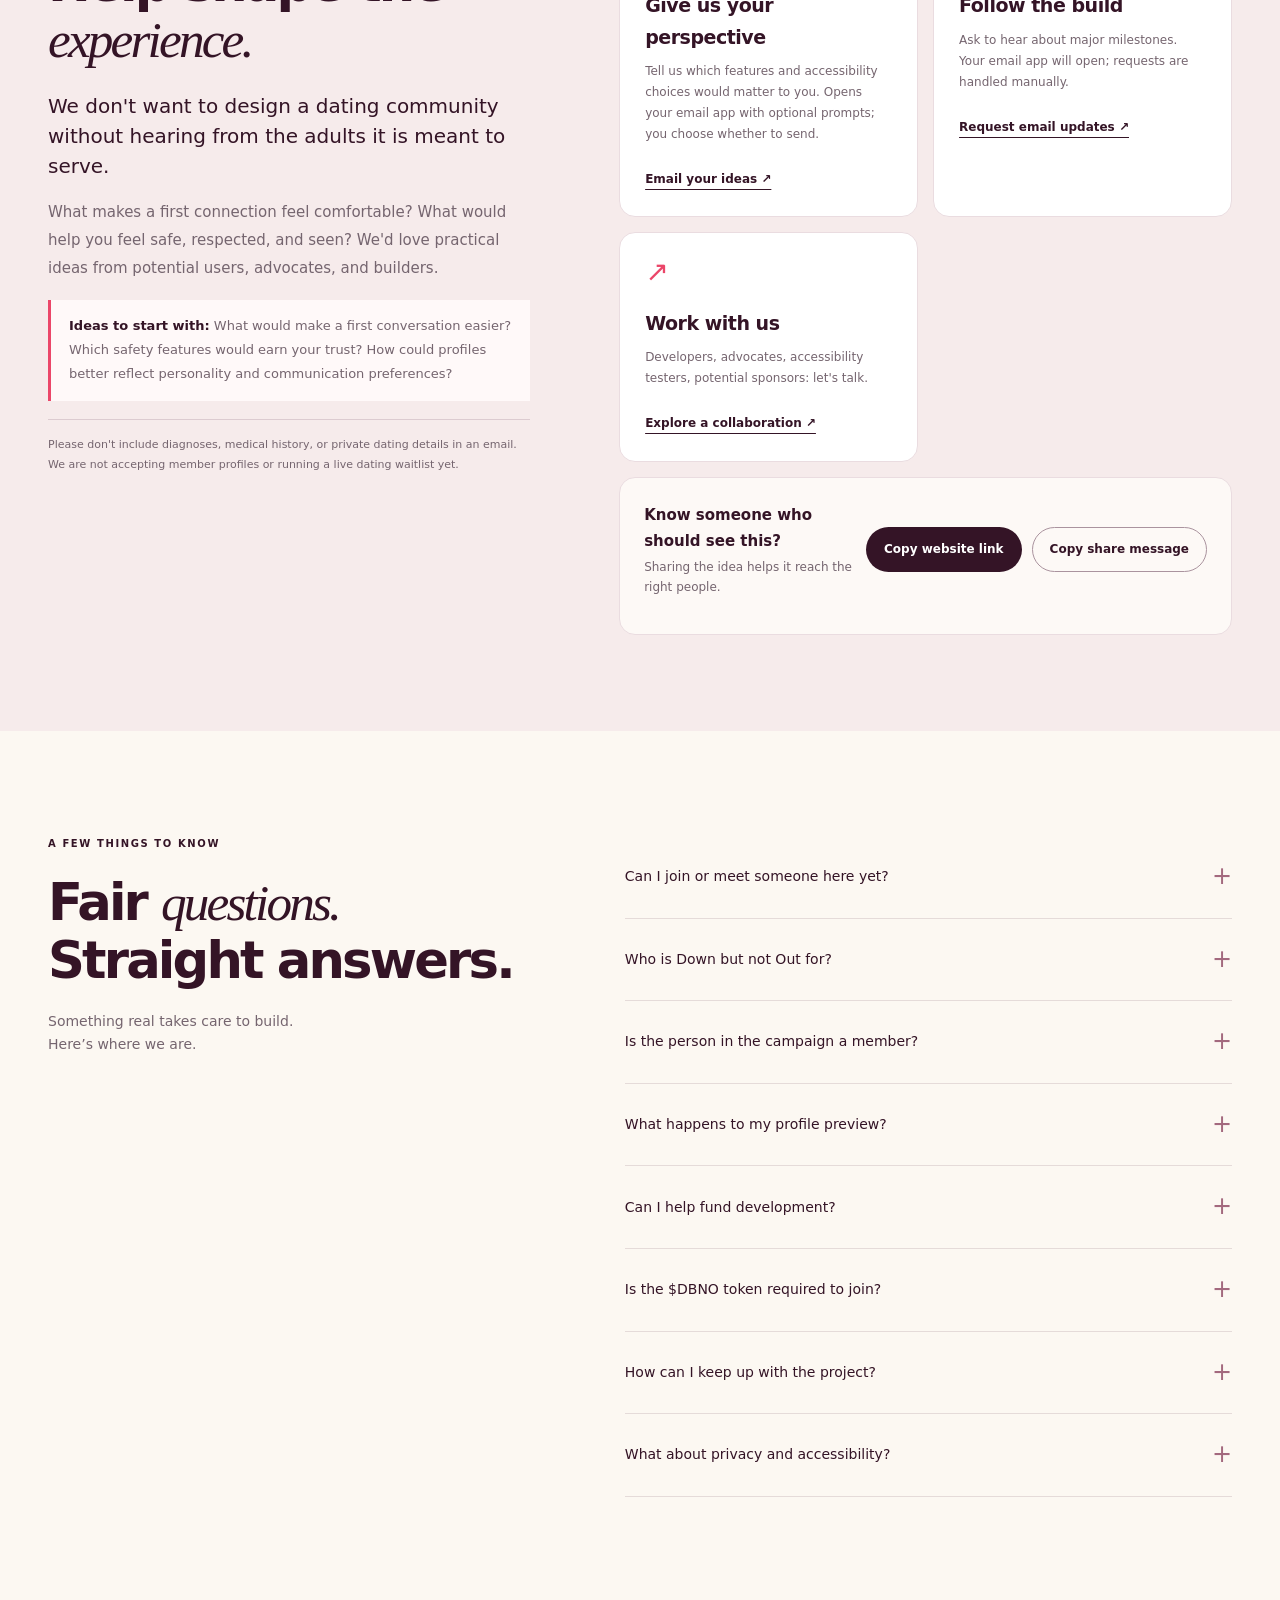
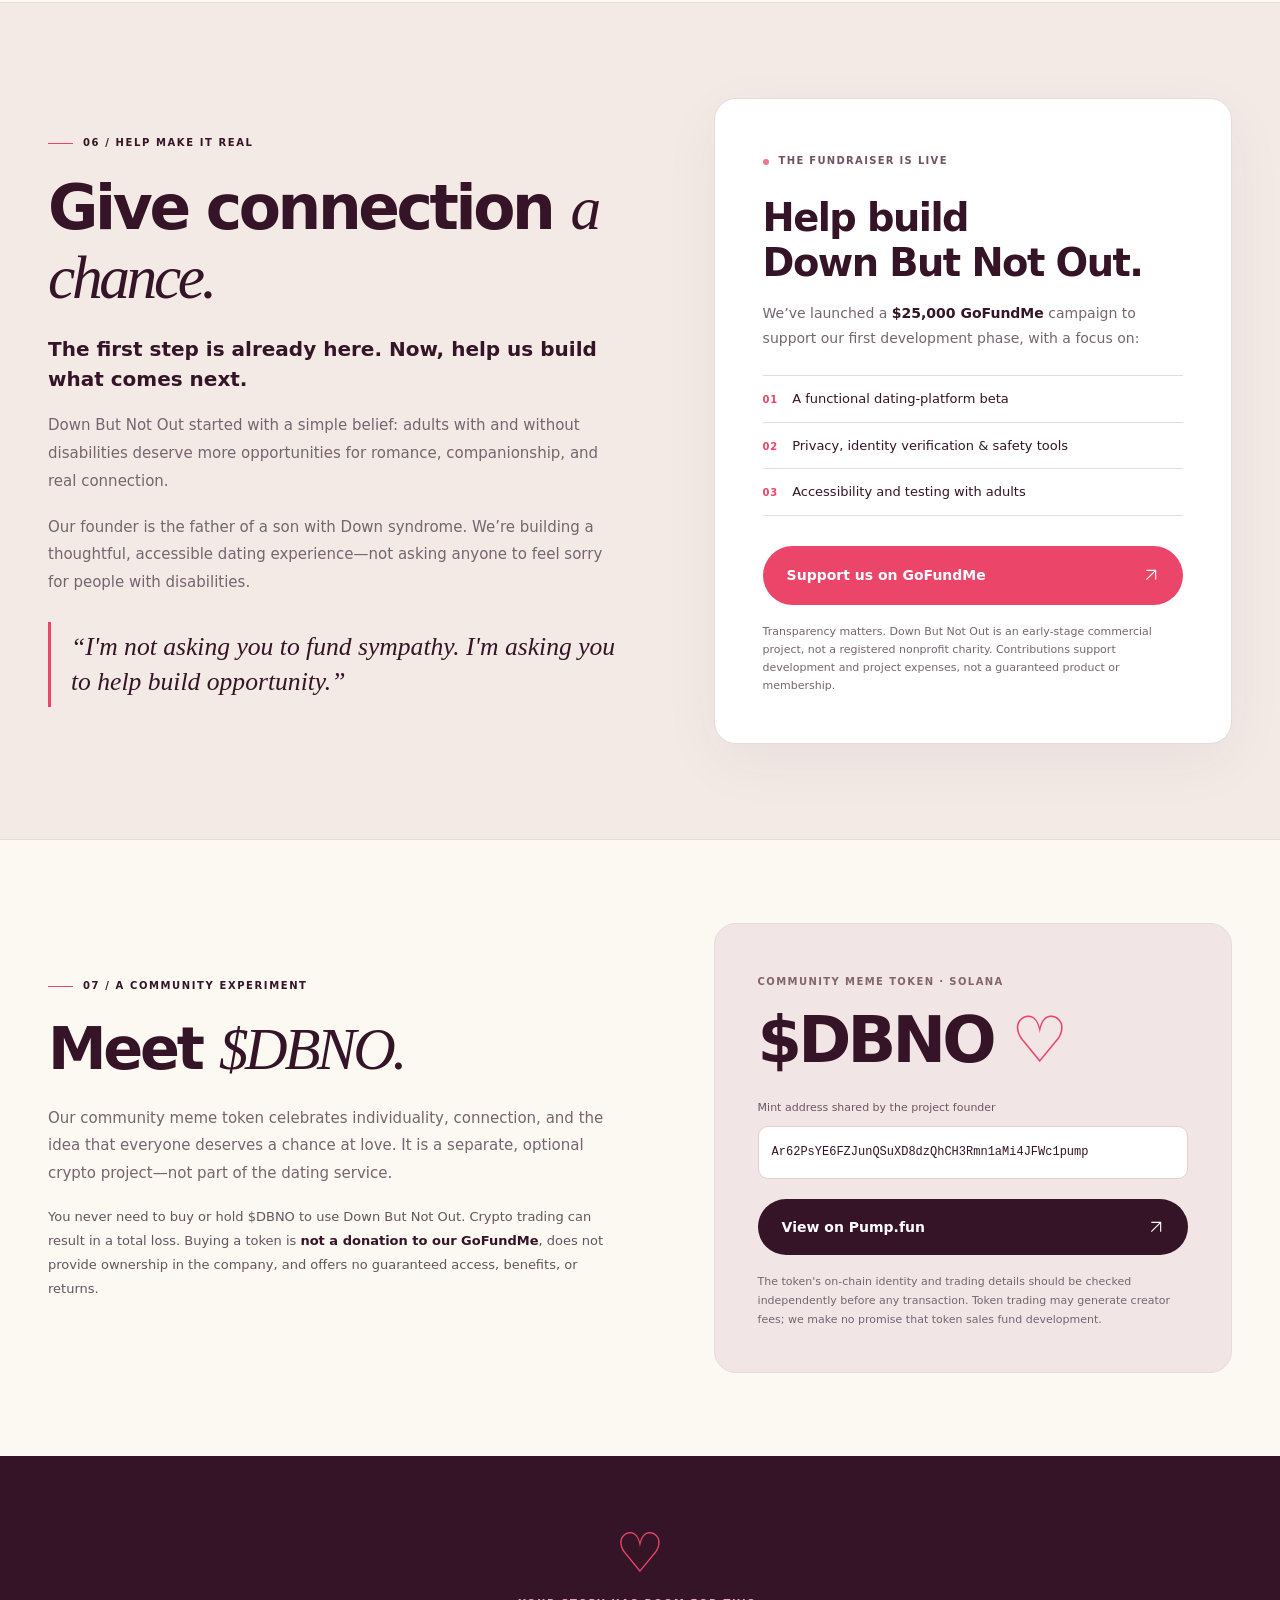
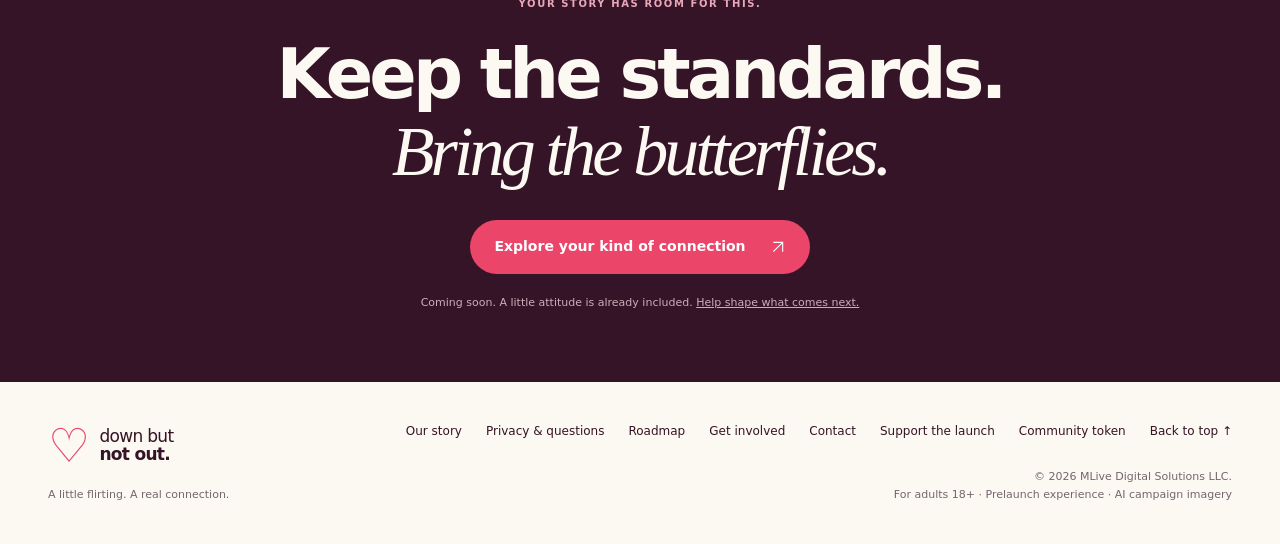
==== commit 619f1d4b: "Clarify prelaunch CTA, repair feedback email line breaks, and improve status cues" ====
--- a/index.html
+++ b/index.html
@@ -4,15 +4,15 @@
 <meta charset="utf-8"><meta name="viewport" content="width=device-width,initial-scale=1"><meta name="theme-color" content="#341426">
 <title>Down but not Out — Someone's type. Entirely yourself.</title>
 <meta name="description" content="A little flirting. A real connection. Discover Down but not Out, an upcoming dating community for adults with and without disabilities.">
-<meta property="og:title" content="Down but not Out — Your next crush has entered the chat."><meta property="og:description" content="Someone’s type. Entirely yourself. An upcoming inclusive dating community for adults 18+."><meta property="og:type" content="website"><meta property="og:url" content="https://egoshiftlabs.github.io/down-but-not-out/"><meta name="twitter:card" content="summary_large_image"><meta name="twitter:title" content="Down But Not Out — Different abilities. Same butterflies."><meta name="twitter:description" content="An inclusive dating platform in development. Help shape what comes next."><meta property="og:image" content="https://egoshiftlabs.github.io/down-but-not-out/assets/campaign.jpeg">
-<meta name="color-scheme" content="light"><link rel="icon" href="assets/heart.svg" type="image/svg+xml"><link rel="stylesheet" href="styles.css?v=20261116-6"><script src="app.js?v=20261116-6" defer></script>
+<meta property="og:title" content="Down but not Out — Your next crush has entered the chat."><meta property="og:description" content="Someone’s type. Entirely yourself. An upcoming inclusive dating community for adults 18+."><meta property="og:type" content="website"><meta property="og:url" content="https://egoshiftlabs.github.io/down-but-not-out/"><meta name="twitter:card" content="summary_large_image"><meta name="twitter:title" content="Down But Not Out — Different abilities. Same butterflies."><meta name="twitter:description" content="An inclusive dating platform in development. Help shape what comes next."><meta name="twitter:image" content="https://egoshiftlabs.github.io/down-but-not-out/assets/campaign.jpeg"><meta property="og:image" content="https://egoshiftlabs.github.io/down-but-not-out/assets/campaign.jpeg">
+<meta name="color-scheme" content="light"><link rel="icon" href="assets/heart.svg" type="image/svg+xml"><link rel="stylesheet" href="styles.css?v=20261116-7"><script src="app.js?v=20261116-6" defer></script>
 </head>
 <body>
 <a class="skip" href="#main">Skip to content</a>
 <div class="announcement"><span class="status-dot"></span>A new kind of chemistry is coming.<span class="announcement-end">Ages 18+ · In development</span></div>
 <header class="header"><div class="container nav-row"><a href="./" class="brand" aria-label="Down but not Out home"><span class="brand-icon" aria-hidden="true">♡</span><span>down but<br><strong>not out.</strong></span></a><nav class="desktop-nav" aria-label="Main navigation"><a href="#vision">Our story</a><a href="#experience">The experience</a><a href="#roadmap">Our roadmap</a><a href="#get-involved">Get involved</a><a href="#support">Support the launch</a></nav><div class="header-actions"><button class="text-button" id="contrast-toggle" type="button" aria-pressed="false" aria-label="High contrast mode">◐<span class="reading-label"> Contrast</span></button><button class="text-button" id="reading-toggle" type="button" aria-pressed="false" aria-label="Larger text">Aa<span class="reading-label"> Text size</span></button><button class="button small dark" data-open-profile>Explore the preview <svg class="arrow-icon" viewBox="0 0 24 24" aria-hidden="true"><path d="M5 19 19 5M5 5h14v14"/></svg></button></div></div></header>
 <main id="main">
-<section class="hero container"><div class="hero-copy"><div class="eyebrow"><span class="little-line"></span>Real people. Real chemistry.</div><h1>Someone’s type.<br><em>Entirely</em> <br>yourself<span class="coral">.</span></h1><p class="lead">The laugh. The look. The butterflies.<br>You deserve the whole thing.</p><p class="hero-description">An upcoming dating community for adults with and without disabilities. Bring your personality. We like a little attitude.</p><div class="hero-actions"><button class="button primary" data-open-profile>Find your kind of connection <svg class="arrow-icon" viewBox="0 0 24 24" aria-hidden="true"><path d="M5 19 19 5M5 5h14v14"/></svg></button><a class="underlined" href="#get-involved">Help shape what’s next ↗</a></div><div class="hero-footnote"><span class="mini-heart" aria-hidden="true">♡</span><p>A real project, taking its first steps.<br><span>Explore a preview. Member registration isn’t open yet.</span></p></div></div><div class="hero-visual"><div class="image-topline"><span>THE FIRST IMPRESSION</span><span>VOL. 01 / A LITTLE ATTITUDE</span></div><button class="campaign-image" id="campaign-open" aria-label="View the full Down but not Out campaign image"><img src="assets/campaign.jpeg" alt="Our fictional adult campaign model with Down syndrome, dressed in burgundy at a café. The poster reads: Your next crush has entered the chat." width="1122" height="1402" fetchpriority="high"><span class="image-expand" aria-hidden="true"><svg class="arrow-icon" viewBox="0 0 24 24" aria-hidden="true"><path d="M5 19 19 5M5 5h14v14"/></svg></span></button><div class="image-caption"><span>Your next crush has entered the chat.</span><span>AI campaign model · Not a member</span></div></div></section>
+<section class="hero container"><div class="hero-copy"><div class="eyebrow"><span class="little-line"></span>Real people. Real chemistry.</div><h1>Someone’s type.<br><em>Entirely</em> <br>yourself<span class="coral">.</span></h1><p class="lead">The laugh. The look. The butterflies.<br>You deserve the whole thing.</p><p class="hero-description">An upcoming dating community for adults with and without disabilities. Bring your personality. We like a little attitude.</p><div class="hero-actions"><button class="button primary" data-open-profile>Try the profile preview <svg class="arrow-icon" viewBox="0 0 24 24" aria-hidden="true"><path d="M5 19 19 5M5 5h14v14"/></svg></button><a class="underlined" href="#get-involved">Help shape what’s next ↗</a></div><div class="hero-footnote"><span class="mini-heart" aria-hidden="true">♡</span><p>A real project, taking its first steps.<br><span>Interactive preview only · No member accounts yet · Updated November 2026</span></p></div></div><div class="hero-visual"><div class="image-topline"><span>THE FIRST IMPRESSION</span><span>VOL. 01 / A LITTLE ATTITUDE</span></div><button class="campaign-image" id="campaign-open" aria-label="View the full Down but not Out campaign image"><img src="assets/campaign.jpeg" alt="Our fictional adult campaign model with Down syndrome, dressed in burgundy at a café. The poster reads: Your next crush has entered the chat." width="1122" height="1402" fetchpriority="high"><span class="image-expand" aria-hidden="true"><svg class="arrow-icon" viewBox="0 0 24 24" aria-hidden="true"><path d="M5 19 19 5M5 5h14v14"/></svg></span></button><div class="image-caption"><span>Your next crush has entered the chat.</span><span>AI campaign model · Not a member</span></div></div></section>
 <div class="manifesto-strip"><div class="container"><span>A little flirting.</span><span class="spark" aria-hidden="true">✳</span><span>A real connection.</span><span class="spark" aria-hidden="true">✳</span><span>A lot of personality.</span></div></div>
 <section id="vision" class="section container vision"><div><div class="eyebrow">01 / The idea</div><h2>There’s more to you<br>than a <em>label.</em></h2></div><div class="vision-copy"><p class="large-copy">Your terrible jokes. Your excellent taste. That thing you could talk about all night.</p><p>That’s where a connection starts. Down but not Out is being built for adults with and without disabilities, including adults with Down syndrome, who want room for a real love story.</p><p>We’re starting with a simple belief: attraction, individuality, and mutual respect belong at the center of dating.</p><a class="underlined" href="#principles">What we’re building around <svg class="arrow-icon" viewBox="0 0 24 24" aria-hidden="true"><path d="M5 19 19 5M5 5h14v14"/></svg></a></div></section>
 <section id="experience" class="experience"><div class="container section"><div class="section-heading"><div><div class="eyebrow">02 / Feel it out</div><h2>Good chemistry starts<br>with <em>being you.</em></h2></div><p>A glimpse of the experience we’re designing.<br>Try the profile studio—no account needed.</p></div><div class="experience-grid"><div class="profile-card"><div class="profile-art"><div class="art-orbit orbit-one"></div><div class="art-orbit orbit-two"></div><div class="profile-monogram" aria-hidden="true">♡</div><span class="demo-pill">ILLUSTRATIVE PROFILE</span><span class="profile-word">hello,<br><em>possibility.</em></span></div><div class="profile-content"><div class="profile-title"><h3>Your kind of person.</h3><span aria-hidden="true">✧</span></div><p>“A good playlist, a little banter, and someone who’s happy to split dessert.”</p><div class="chips"><span>Music lover</span><span>Good conversation</span><span>Café dates</span></div><div class="profile-note"><span aria-hidden="true">◎</span> How I connect: a clear plan, no rush.</div></div></div><div class="experience-steps"><article><span class="step-num">01</span><div><h3>A personality, not a checklist.</h3><p>Interests, little quirks, and what makes you light up. Make room for the things that actually start conversations.</p></div></article><article><span class="step-num">02</span><div><h3>Connection on your terms.</h3><p>“I like time to reply.” “A quieter place works for me.” Communication preferences should feel natural to share.</p></div></article><article><span class="step-num">03</span><div><h3>A first move that feels like you.</h3><p>Find an opening line or plan a simple date. You get to choose the pace.</p></div></article><button class="button dark" data-open-profile>Try the profile studio <svg class="arrow-icon" viewBox="0 0 24 24" aria-hidden="true"><path d="M5 19 19 5M5 5h14v14"/></svg></button><p class="micro">Local preview only. Nothing is posted or sent.</p></div></div></div></section>
@@ -41,7 +41,7 @@
       <p class="community-note">Please don't include diagnoses, medical history, or private dating details in an email. We are not accepting member profiles or running a live dating waitlist yet.</p>
     </div>
     <div class="community-actions">
-      <article class="community-action"><span class="community-action-icon" aria-hidden="true">♡</span><h3>Give us your perspective</h3><p>Tell us which features and accessibility choices would matter to you. Opens your email app with optional prompts; you choose whether to send.</p><a class="underlined" href="mailto:egoshiftlabs@gmail.com?subject=Down%20But%20Not%20Out%20-%20Community%20feedback&body=Hello%2C%5Cn%5CnI%20have%20some%20ideas%20for%20Down%20But%20Not%20Out%3A%5Cn%5Cn1.%20A%20feature%20that%20would%20make%20dating%20easier%20or%20more%20welcoming%3A%5Cn2.%20A%20safety%20or%20accessibility%20feature%20I%20would%20value%3A%5Cn3.%20Something%20you%20should%20avoid%3A%5Cn%5Cn(Please%20do%20not%20send%20diagnoses%2C%20medical%20history%2C%20or%20private%20dating%20details.)%5Cn">Email your ideas ↗</a></article>
+      <article class="community-action"><span class="community-action-icon" aria-hidden="true">♡</span><h3>Give us your perspective</h3><p>Tell us which features and accessibility choices would matter to you. Opens your email app with optional prompts; you choose whether to send.</p><a class="underlined" href="mailto:egoshiftlabs@gmail.com?subject=Down%20But%20Not%20Out%20-%20Community%20feedback&body=Hello%2C%0A%0AI%20have%20some%20ideas%20for%20Down%20But%20Not%20Out%3A%0A%0A1.%20A%20feature%20that%20would%20make%20dating%20easier%20or%20more%20welcoming%3A%0A2.%20A%20safety%20or%20accessibility%20feature%20I%20would%20value%3A%0A3.%20Something%20you%20should%20avoid%3A%0A%0A(Please%20do%20not%20send%20diagnoses%2C%20medical%20history%2C%20or%20private%20dating%20details.)%0A">Email your ideas ↗</a></article>
       <article class="community-action"><span class="community-action-icon" aria-hidden="true">✧</span><h3>Follow the build</h3><p>Ask to hear about major milestones. Your email app will open; requests are handled manually.</p><a class="underlined" href="mailto:egoshiftlabs@gmail.com?subject=Down%20But%20Not%20Out%20-%20Launch%20updates&body=Hello%2C%0A%0AI%27d%20like%20to%20receive%20occasional%20updates%20about%20Down%20But%20Not%20Out.%20Please%20reply%20when%20updates%20are%20available.%0A%0A">Request email updates ↗</a></article>
       <article class="community-action"><span class="community-action-icon" aria-hidden="true">↗</span><h3>Work with us</h3><p>Developers, advocates, accessibility testers, potential sponsors: let's talk.</p><a class="underlined" href="mailto:egoshiftlabs@gmail.com?subject=Down%20But%20Not%20Out%20-%20Collaboration">Explore a collaboration ↗</a></article>
       <div class="community-share"><div><strong>Know someone who should see this?</strong><p>Sharing the idea helps it reach the right people.</p></div><div class="community-share-buttons"><button class="button dark" id="copy-site-link" type="button">Copy website link</button><button class="button preview-copy" id="copy-share-message" type="button">Copy share message</button></div><span id="share-feedback" role="status" aria-live="polite" class="micro"></span></div>
@@ -96,6 +96,6 @@
 <section class="closing"><div class="container"><span class="closing-heart" aria-hidden="true">♡</span><div class="eyebrow">Your story has room for this.</div><h2>Keep the standards.<br><em>Bring the butterflies.</em></h2><button class="button primary" data-open-profile>Explore your kind of connection <svg class="arrow-icon" viewBox="0 0 24 24" aria-hidden="true"><path d="M5 19 19 5M5 5h14v14"/></svg></button><p>Coming soon. A little attitude is already included. <a href="#get-involved">Help shape what comes next.</a></p></div></section>
 </main>
 <footer class="container footer"><div><a href="./" class="brand"><span class="brand-icon" aria-hidden="true">♡</span><span>down but<br><strong>not out.</strong></span></a><p>A little flirting. A real connection.</p></div><div class="footer-right"><div class="footer-links"><a href="#vision">Our story</a><a href="#questions">Privacy & questions</a><a href="#roadmap">Roadmap</a><a href="#get-involved">Get involved</a><a href="mailto:egoshiftlabs@gmail.com">Contact</a><a href="#support">Support the launch</a><a href="#community-token">Community token</a><a href="#main">Back to top ↑</a></div><p>© 2026 MLive Digital Solutions LLC.<br>For adults 18+ · Prelaunch experience · AI campaign imagery</p></div></footer>
-<dialog id="profile-dialog" aria-labelledby="studio-title"><div class="dialog-header"><span class="eyebrow">PROFILE STUDIO / INTERACTIVE PREVIEW</span><button class="close-button" data-close aria-label="Close profile studio">×</button></div><div class="studio-layout"><form id="profile-form"><h2 id="studio-title">A little more <em>you.</em></h2><p class="studio-intro">Try a profile concept. This is a private preview, not a member signup.</p><label for="nickname">A nickname <span>Optional · 24 characters max</span></label><input id="nickname" name="nickname" maxlength="24" placeholder="What should we call you?" autocomplete="off"><fieldset><legend>What lights you up? <span>Choose up to 3</span></legend><div class="studio-chips" id="interest-options"><button type="button" aria-pressed="false">Music</button><button type="button" aria-pressed="false">Good food</button><button type="button" aria-pressed="false">Movies</button><button type="button" aria-pressed="false">Art</button><button type="button" aria-pressed="false">The outdoors</button><button type="button" aria-pressed="false">Dancing</button><button type="button" aria-pressed="false">Gaming</button><button type="button" aria-pressed="false">Travel</button><button type="button" aria-pressed="false">Books</button><button type="button" aria-pressed="false">Pets</button><button type="button" aria-pressed="false">Photography</button><button type="button" aria-pressed="false">Sports</button></div><span id="interest-status" class="micro" role="status"></span></fieldset><label for="connection">How do you like to connect?</label><select id="connection"><option>A clear plan, no rush.</option><option>I like time to reply.</option><option>I prefer a quieter place.</option><option>Good conversation comes first.</option><option>Let’s start with a shared interest.</option><option>I prefer to communicate by text first.</option></select><label for="bio">Your conversation starter <span>Optional · 140 characters max</span></label><textarea id="bio" maxlength="140" rows="3" placeholder="My ideal Sunday includes…"></textarea><div class="studio-actions"><button class="button dark" type="submit">Update my preview <svg class="arrow-icon" viewBox="0 0 24 24" aria-hidden="true"><path d="M5 19 19 5M5 5h14v14"/></svg></button><button class="text-button" type="reset">Reset</button></div><div class="preview-storage"><label class="preview-storage-toggle" for="remember-preview"><input type="checkbox" id="remember-preview"><span><strong>Remember my preview on this device</strong><small>Optional. Saves your nickname, bio, interests and preferences in this browser only. Don't use on a shared device.</small></span></label><p id="storage-status" class="micro" role="status" aria-live="polite">Off by default. Nothing is saved unless you choose this.</p></div><p class="micro">Use a nickname and avoid sensitive details. This is a demo, not a real dating profile. Reset clears any saved preview.</p></form><div class="studio-preview"><span class="eyebrow">YOUR PREVIEW</span><div class="preview-avatar" id="preview-avatar" aria-hidden="true">♡</div><h3 id="preview-name">Hello, you.</h3><p id="preview-bio">Your personality belongs here.</p><div class="chips" id="preview-interests"><span>Your interests</span></div><div class="preview-connection"><span>HOW I CONNECT</span><p id="preview-connection">A clear plan, no rush.</p></div><div class="preview-tools"><button class="button dark preview-action" type="button" id="example-profile">Try an example</button><button class="button preview-action preview-copy" type="button" id="copy-profile">Copy my preview</button></div><p class="preview-status" role="status" id="preview-status">Illustrative preview · Not a public profile</p></div></div></dialog>
+<dialog id="profile-dialog" aria-labelledby="studio-title"><div class="dialog-header"><span class="eyebrow">PROFILE STUDIO / INTERACTIVE PREVIEW</span><button class="close-button" data-close aria-label="Close profile studio">×</button></div><div class="studio-layout"><form id="profile-form"><h2 id="studio-title">A little more <em>you.</em></h2><p class="studio-intro">Try a profile concept. This is a private preview, not a member signup.</p><label for="nickname">A nickname <span>Optional · 24 characters max</span></label><input id="nickname" name="nickname" maxlength="24" placeholder="What should we call you?" autocomplete="off"><fieldset><legend>What lights you up? <span>Choose up to 3</span></legend><div class="studio-chips" id="interest-options"><button type="button" aria-pressed="false">Music</button><button type="button" aria-pressed="false">Good food</button><button type="button" aria-pressed="false">Movies</button><button type="button" aria-pressed="false">Art</button><button type="button" aria-pressed="false">The outdoors</button><button type="button" aria-pressed="false">Dancing</button><button type="button" aria-pressed="false">Gaming</button><button type="button" aria-pressed="false">Travel</button><button type="button" aria-pressed="false">Books</button><button type="button" aria-pressed="false">Pets</button><button type="button" aria-pressed="false">Photography</button><button type="button" aria-pressed="false">Sports</button></div><span id="interest-status" class="micro" role="status"></span></fieldset><label for="connection">How do you like to connect?</label><select id="connection"><option>A clear plan, no rush.</option><option>I like time to reply.</option><option>I prefer a quieter place.</option><option>Good conversation comes first.</option><option>Let’s start with a shared interest.</option><option>I prefer to communicate by text first.</option></select><label for="bio">Your conversation starter <span>Optional · 140 characters max</span></label><textarea id="bio" maxlength="140" rows="3" placeholder="My ideal Sunday includes…"></textarea><div class="studio-actions"><button class="button dark" type="submit">Update my preview <svg class="arrow-icon" viewBox="0 0 24 24" aria-hidden="true"><path d="M5 19 19 5M5 5h14v14"/></svg></button><button class="text-button" type="reset">Reset</button></div><div class="preview-storage"><label class="preview-storage-toggle" for="remember-preview"><input type="checkbox" id="remember-preview"><span><strong>Remember my preview on this device</strong><small>Optional. Saves your nickname, bio, interests and preferences in this browser only. Don't use on a shared device.</small></span></label><p id="storage-status" class="micro" role="status" aria-live="polite">Off by default. Nothing is saved unless you choose this.</p></div><p class="micro">Use a nickname and avoid sensitive details. This is a demo, not a real dating profile. Reset clears any saved preview.</p></form><div class="studio-preview"><span class="eyebrow">YOUR PREVIEW</span><div class="preview-avatar" id="preview-avatar" aria-hidden="true">♡</div><h3 id="preview-name">Hello, you.</h3><p id="preview-bio">Your personality belongs here.</p><div class="chips" id="preview-interests"><span>Your interests</span></div><div class="preview-connection"><span>HOW I CONNECT</span><p id="preview-connection">A clear plan, no rush.</p></div><div class="preview-tools"><button class="button dark preview-action" type="button" id="example-profile">Try an example</button><button class="button preview-action preview-copy" type="button" id="copy-profile">Copy my preview</button></div><p class="preview-status" role="status" aria-live="polite" aria-atomic="true" id="preview-status">Illustrative preview · Not a public profile</p></div></div></dialog>
 <dialog id="image-dialog" aria-label="Full campaign image"><button class="close-button" data-close aria-label="Close campaign image">×</button><img src="assets/campaign.jpeg" alt="Down but not Out campaign. Your next crush has entered the chat. Make your move. Real people. Real chemistry." width="1122" height="1402"><p>Fictional AI-generated adult model. Not a member.</p></dialog>
 </body></html>
--- a/styles.css
+++ b/styles.css
@@ -82,3 +82,20 @@
 body.high-contrast .micro,body.high-contrast .preview-status{color:#382830}
 @media(max-width:1050px){.roadmap-grid{grid-template-columns:repeat(2,minmax(0,1fr))}.community-layout{gap:36px}.community-share{grid-template-columns:1fr}.community-share .button{justify-self:start}}
 @media(max-width:760px){.roadmap-section,.community-section{padding:62px 0}.roadmap-grid{gap:12px}.roadmap-item{padding:18px}.roadmap-item h3{margin-top:23px;font-size:17px}.roadmap-state{font-size:8px}.community-layout{grid-template-columns:1fr;gap:23px}.community-intro h2{font-size:41px}.community-intro>p{font-size:14px}.community-intro .community-lead{font-size:18px}.community-actions{grid-template-columns:1fr}.community-share{grid-column:auto}.community-action{padding:23px}.footer-links{flex-wrap:wrap}.header-actions{gap:8px}.header-actions .text-button{font-size:12px}}
+
+/* Opt-in device-only preview saving and simplified sharing */
+.preview-storage{margin:8px 0 18px;padding:14px;border:1px solid #d6c6cc;background:#fff;border-radius:12px}
+.preview-storage-toggle{display:flex!important;align-items:flex-start;gap:12px;cursor:pointer;margin:0 0 7px!important}
+.preview-storage-toggle input{width:19px!important;height:19px;min-width:19px;padding:0;margin:2px 0 0!important;accent-color:#a80e42}
+.preview-storage-toggle span{display:block;flex:1}
+.preview-storage-toggle strong{display:block;font-size:13px;color:var(--ink)}
+.preview-storage-toggle small{display:block;font-size:11px;font-weight:400;color:var(--muted);line-height:1.6;margin-top:3px}
+.preview-storage .micro{margin:0 0 0 31px}
+.community-examples{font-size:13px!important;padding:14px 18px;background:#fff9f9;border-left:3px solid var(--coral)}
+.community-examples strong{color:var(--ink)}
+.community-share-buttons{display:flex;gap:10px;flex-wrap:wrap;justify-content:flex-end}
+.community-share-buttons .preview-copy{background:transparent;border-color:#aa939e;color:var(--ink)}
+.community-share-buttons .preview-copy:hover{background:#f7e9ec}
+@media(max-width:1050px){.community-share-buttons{justify-content:flex-start}}
+@media(max-width:760px){.community-share-buttons{width:100%}.community-share-buttons .button{flex:1 1 auto}}
+body.high-contrast .preview-storage{border:2px solid var(--ink)}
